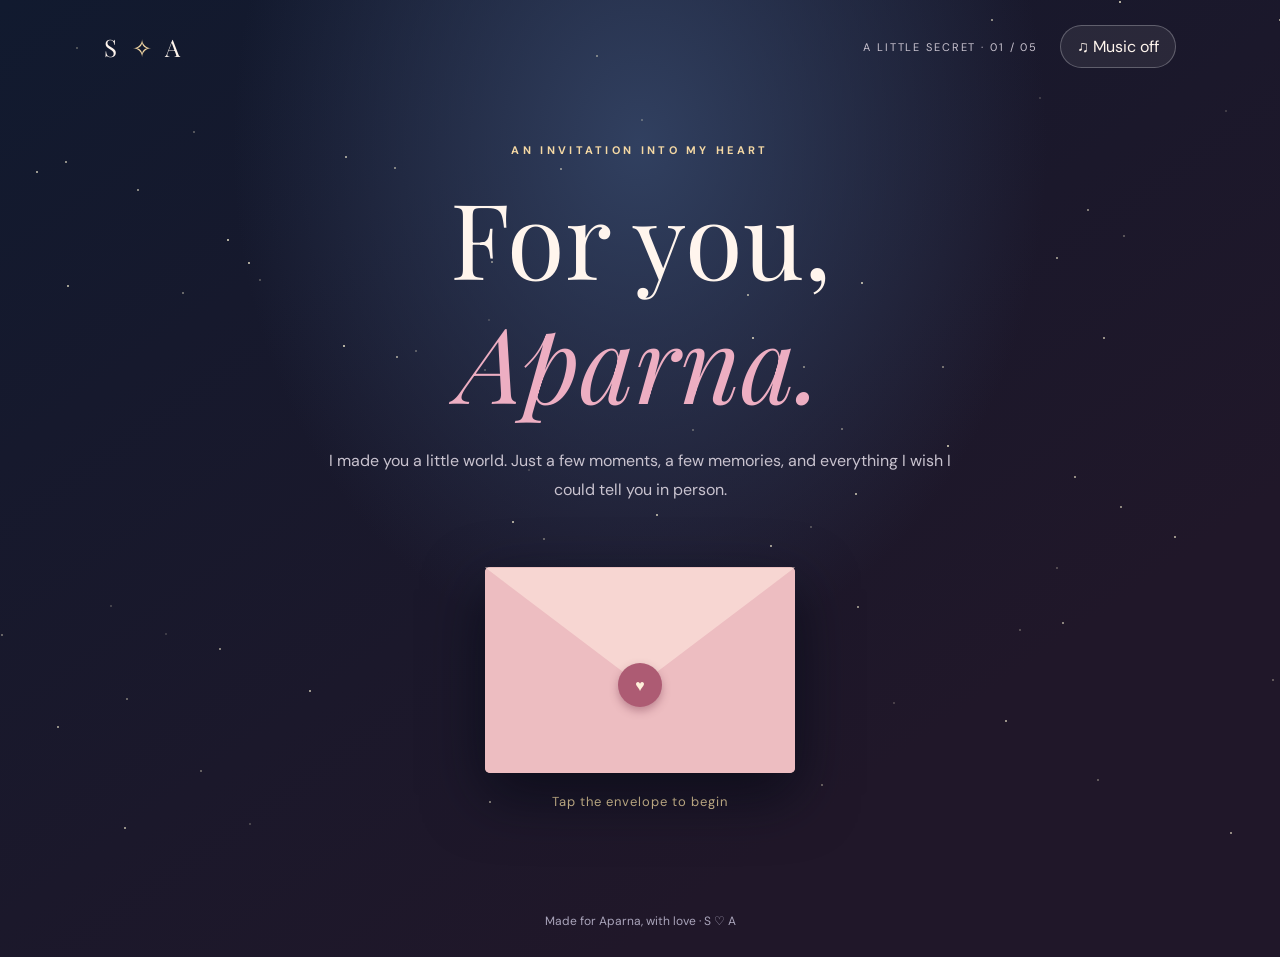
==== index.html @ 750e7bc2 "Add files via upload" ====
<!doctype html><html lang="en"><head><meta charset="utf-8"><meta name="viewport" content="width=device-width,initial-scale=1"><meta name="theme-color" content="#121b30"><title>For Aparna, Always ✨</title><link rel="preconnect" href="https://fonts.googleapis.com"><link rel="preconnect" href="https://fonts.gstatic.com" crossorigin><link href="https://fonts.googleapis.com/css2?family=DM+Sans:wght@400;500;600;700&family=Great+Vibes&family=Playfair+Display:ital,wght@0,400;0,600;1,400&display=swap" rel="stylesheet"><link rel="stylesheet" href="style.css"></head><body><div class="sky" id="sky" aria-hidden="true"></div><header><div class="mark">S <span>✧</span> A</div><div id="progress">A little secret · 01 / 05</div><button id="sound" aria-label="Turn music on" aria-pressed="false">♫ <span>Music off</span></button></header><main>
<section class="scene active" id="hello"><div class="intro"><p class="overline">AN INVITATION INTO MY HEART</p><h1>For you, <em>Aparna.</em></h1><p class="lead">I made you a little world. Just a few moments, a few memories, and everything I wish I could tell you in person.</p><div class="envelope" id="envelope" role="button" tabindex="0" aria-label="Open the letter"><div class="env-back"></div><div class="env-note">To the one who feels like home ♡</div><div class="env-flap"></div><div class="env-front"></div><div class="seal">♥</div></div><p class="tap">Tap the envelope to begin</p></div></section>
<section class="scene" id="stars"><div class="section-head"><p class="overline">01 · THE LITTLE THINGS</p><h2>If I could name the stars, <em>I'd name them after you.</em></h2><p>Touch each star to discover five things I love about you.</p></div><div class="constellation" id="constellation"><svg viewBox="0 0 800 440" preserveAspectRatio="none" aria-hidden="true"><path d="M105 260 L245 95 L402 290 L580 135 L690 325"/></svg></div><div class="star-message" id="star-message" aria-live="polite">Five little stars are waiting for you ✨</div><button class="cta locked" id="stars-next" disabled>Discover our memories →</button></section>
<section class="scene" id="memories"><div class="section-head"><p class="overline">02 · OUR MOMENTS</p><h2>My favourite memories have <em>you in them.</em></h2><p>Swipe or tap through these little pieces of our story.</p></div><div class="polaroid-wrap"><button class="arrow" id="prev" aria-label="Previous photo">‹</button><div class="polaroid" id="polaroid"><img id="memory-image" src="assets/our-first-photo.jpeg" alt="A memory together"><div id="memory-caption">The beginning of so many beautiful memories ♡</div></div><button class="arrow" id="next" aria-label="Next photo">›</button></div><div class="dots" id="dots"></div><button class="cta" data-go="letter">There is something I need to say →</button></section>
<section class="scene" id="letter"><div class="section-head"><p class="overline">03 · A LETTER FOR YOU</p><h2>Dear <em>Aparna,</em></h2></div><article class="paper"><p>Some days I miss you in the loudest way. Other days, it is in the little quiet moments: when I see something beautiful and wish you were beside me, or when I find myself smiling at a memory of us.</p><p>Since 7 August 2026, our story has felt even more precious to me. I cannot tell you that every day ahead will be perfect. I can tell you that I want to keep showing up, listening, learning, and choosing you with care.</p><p>You are more than someone I love. You are the person I want to share the ordinary days with, because with you, even ordinary feels special.</p><p>If I could give you one thing today, it would be the feeling of being held close, even from far away.</p><div class="sign">All my love,<br><strong>Sonu ♡</strong></div></article><button class="cta" data-go="promise">One last surprise for you →</button></section>
<section class="scene" id="promise"><div class="section-head"><p class="overline">04 · MY PROMISE</p><h2>One heart. <em>One wish.</em></h2><p>Press and hold the heart until it fills with love.</p></div><div class="heart-area"><button id="heart" aria-label="Press and hold to reveal my promise"><span class="heart-shape">♥</span><span class="heart-fill">♥</span></button><div class="meter"><span id="meter-fill"></span></div><p id="heart-hint">Hold me close ♡</p></div><div class="final" id="final" hidden><div class="final-photo"><img src="assets/our-memory.jpeg" alt="Sonu and Aparna together"></div><h2>My favourite future <em>is with you.</em></h2><p>I want more sunsets, more silly conversations, more days with your hand in mine, and more reasons to see you smile. Wherever life takes us, I want to keep building our little world together.</p><strong>Forever yours, Sonu ❤️</strong><div><button class="text-button" id="again">Experience it again ↺</button></div></div></section>
</main><footer>Made for Aparna, with love · S ♡ A</footer><script src="script.js"></script></body></html>
---- style.css ----
:root{--bg:#111a2f;--text:#fff5ed;--muted:#c9c3cf;--gold:#f4d8a4;--pink:#edaec2}*{box-sizing:border-box}body{margin:0;background:radial-gradient(ellipse at 50% 15%,#314060 0%,transparent 45%),linear-gradient(145deg,#111a2f,#201729 75%);color:var(--text);font-family:'DM Sans',sans-serif;min-height:100vh;overflow-x:hidden}button{font:inherit;cursor:pointer}button:focus-visible,.envelope:focus-visible{outline:2px solid var(--gold);outline-offset:5px}img{max-width:100%;display:block}.sky{position:fixed;inset:0;pointer-events:none;overflow:hidden;z-index:0}.sparkle{position:absolute;width:2px;height:2px;border-radius:50%;background:#fff7d7;animation:twinkle 3s ease-in-out infinite}@keyframes twinkle{50%{opacity:.12;transform:scale(.35)}}header{position:relative;z-index:3;max-width:1200px;margin:auto;padding:25px 5%;display:flex;align-items:center;gap:22px}.mark{font-family:'Playfair Display',serif;font-size:24px;letter-spacing:.18em}.mark span{color:var(--gold)}#progress{margin-left:auto;font-size:11px;text-transform:uppercase;letter-spacing:.17em;color:var(--muted)}#sound{border:1px solid #ffffff42;background:#ffffff12;color:var(--text);padding:10px 16px;border-radius:30px}main{position:relative;z-index:1;max-width:1100px;margin:auto;padding:0 5%}.scene{display:none;min-height:calc(100vh - 135px);padding:50px 0 90px;animation:appear .7s ease both}.scene.active{display:flex;flex-direction:column;align-items:center;justify-content:center}@keyframes appear{from{opacity:0;transform:translateY(22px)}to{opacity:1;transform:translateY(0)}}.intro,.section-head{text-align:center}.intro{max-width:700px}.overline{font-size:11px;font-weight:700;letter-spacing:.3em;color:var(--gold);margin:0 0 18px}h1,h2{font-family:'Playfair Display',serif;font-weight:400;line-height:1.18;margin:0}h1{font-size:clamp(56px,9vw,105px)}h2{font-size:clamp(39px,5.5vw,67px)}em{font-weight:400;color:var(--pink)}.lead,.section-head>p:last-child{font-size:16px;color:var(--muted);line-height:1.8;max-width:650px;margin:24px auto}.envelope{position:relative;width:min(70vw,310px);height:206px;margin:63px auto 20px;filter:drop-shadow(0 22px 30px #020712a0);transition:transform .3s;cursor:pointer;perspective:700px}.envelope:hover{transform:translateY(-8px) rotate(-2deg)}.env-back{position:absolute;inset:0;background:#d9a8ac;border-radius:5px}.env-note{position:absolute;z-index:1;top:27px;left:14%;width:72%;height:145px;background:#fff8ec;color:#6f4652;font-family:'Great Vibes',cursive;font-size:27px;display:grid;place-items:center;padding:15px;transition:transform .6s}.env-front{position:absolute;z-index:3;inset:0;background:#edbdc1;clip-path:polygon(0 0,50% 55%,100% 0,100% 100%,0 100%);border-radius:5px}.env-flap{position:absolute;z-index:4;inset:0;background:#f7d6d2;clip-path:polygon(0 0,100% 0,50% 57%);transform-origin:top;transition:transform .65s;backface-visibility:hidden}.seal{position:absolute;z-index:5;left:calc(50% - 22px);top:96px;width:44px;height:44px;border-radius:50%;display:grid;place-items:center;background:#ad5b73;color:#fff1db;box-shadow:0 4px 8px #85445b77;transition:opacity .3s}.envelope.open .env-flap{transform:rotateX(180deg);z-index:0}.envelope.open .env-note{transform:translateY(-92px)}.envelope.open .seal{opacity:0}.tap{font-size:13px;color:var(--gold);letter-spacing:.08em}.constellation{width:min(100%,800px);height:440px;position:relative;margin:25px auto 5px}.constellation svg{position:absolute;inset:0;width:100%;height:100%;overflow:visible}.constellation path{fill:none;stroke:#f2d8ad91;stroke-width:1.5;stroke-dasharray:5 9}.star{position:absolute;left:var(--x);top:var(--y);transform:translate(-50%,-50%);border:0;color:#fff5d6;background:none;font-size:50px;text-shadow:0 0 18px #ffe3a0,0 0 45px #fff6c4;animation:pulse 2.5s ease-in-out infinite;transition:color .3s}.star:hover{color:var(--pink)}.star.visited{color:var(--pink);text-shadow:0 0 25px #ed9eb8}.star:focus-visible{outline:2px solid var(--gold);border-radius:50%}@keyframes pulse{50%{filter:brightness(1.6);transform:translate(-50%,-50%) scale(1.17)}}.star-message{text-align:center;min-height:88px;max-width:580px;padding:18px 28px;font-family:'Playfair Display',serif;font-size:24px;line-height:1.4;color:var(--gold);background:#ffffff0d;border:1px solid #ffffff20;border-radius:18px}.cta{display:block;background:linear-gradient(110deg,#f8dfb6,#ecaebd);color:#382438;border:0;border-radius:40px;padding:17px 27px;font-weight:700;margin:34px auto 0;box-shadow:0 12px 35px #05081488;transition:transform .25s}.cta:hover{transform:translateY(-4px)}.cta:disabled{opacity:.35;cursor:not-allowed;transform:none}.polaroid-wrap{display:flex;align-items:center;gap:30px;margin:35px 0 15px}.polaroid{background:#fff8ed;color:#40323a;padding:14px 14px 22px;width:min(70vw,380px);box-shadow:0 22px 48px #0009;transform:rotate(-2deg);transition:transform .35s}.polaroid.swap{transform:rotate(2deg) scale(.96);opacity:.5}.polaroid img{width:100%;height:350px;object-fit:cover;background:#ddd}.polaroid div{text-align:center;font-family:'Great Vibes',cursive;font-size:27px;margin-top:18px}.arrow{background:#ffffff14;border:1px solid #ffffff44;color:var(--text);border-radius:50%;width:50px;height:50px;font-size:32px;line-height:1}.dots{display:flex;gap:8px}.dots button{background:#ffffff55;border:0;border-radius:50%;width:9px;height:9px;padding:0}.dots button.current{background:var(--gold);width:24px;border-radius:10px}.paper{width:min(100%,680px);background:#f6ebdb;color:#553c47;margin:35px auto 0;padding:clamp(25px,6vw,65px);box-shadow:0 20px 45px #0307149c;transform:rotate(-1deg);font-family:'Playfair Display',serif;font-size:19px;line-height:1.85;position:relative}.paper:before{content:'♥';position:absolute;top:18px;right:25px;color:#be7787}.paper p{margin:0 0 20px}.sign{font-family:'Great Vibes',cursive;text-align:right;font-size:28px;color:#a25672}.sign strong{font-weight:400;font-size:39px}.heart-area{text-align:center;margin:35px auto 10px;touch-action:none;user-select:none}#heart{width:205px;height:190px;background:none;border:0;position:relative;color:#8b526b;filter:drop-shadow(0 15px 28px #f0779670)}.heart-shape,.heart-fill{font-size:195px;line-height:1;position:absolute;inset:0}.heart-fill{color:#ec8eaa;clip-path:inset(calc(100% - var(--fill,0%)) 0 0 0);transition:clip-path .08s}#heart:active{transform:scale(1.06)}.meter{width:230px;height:6px;background:#ffffff2a;border-radius:8px;margin:10px auto}.meter span{display:block;width:0;height:100%;border-radius:8px;background:var(--pink)}#heart-hint{color:var(--gold)}.final{text-align:center;max-width:650px;animation:appear 1s ease both}.final-photo{width:min(65vw,320px);height:380px;margin:30px auto;transform:rotate(3deg);border:10px solid #f7eee4;box-shadow:0 20px 50px #0009}.final-photo img{width:100%;height:100%;object-fit:cover}.final p{color:var(--muted);line-height:1.8}.final strong{color:var(--gold);font-family:'Playfair Display',serif;font-size:23px}.text-button{color:var(--pink);background:none;border:0;text-decoration:underline;margin:28px 0}footer{text-align:center;position:relative;color:#aaa5bb;font-size:12px;padding:0 20px 28px}.burst{position:fixed;z-index:9;pointer-events:none;animation:fly 1.5s ease-out forwards;font-size:22px}@keyframes fly{to{transform:translate(var(--dx),var(--dy)) rotate(200deg);opacity:0}}@media(max-width:600px){header{padding:18px 5%}.mark{font-size:18px}#progress{font-size:9px;letter-spacing:.05em}#sound{padding:8px 11px}#sound span{display:none}.scene{padding:35px 0 70px}.constellation{height:350px}.constellation svg{height:350px}.star{font-size:42px}.star-message{font-size:20px}.polaroid-wrap{gap:7px}.polaroid{width:min(69vw,330px);padding:9px 9px 15px}.polaroid img{height:280px}.polaroid div{font-size:22px}.arrow{width:33px;height:33px;font-size:23px;flex:none}.paper{font-size:17px}}@media(prefers-reduced-motion:reduce){*,*:before,*:after{animation-duration:.01ms!important;transition-duration:.01ms!important;scroll-behavior:auto!important}}
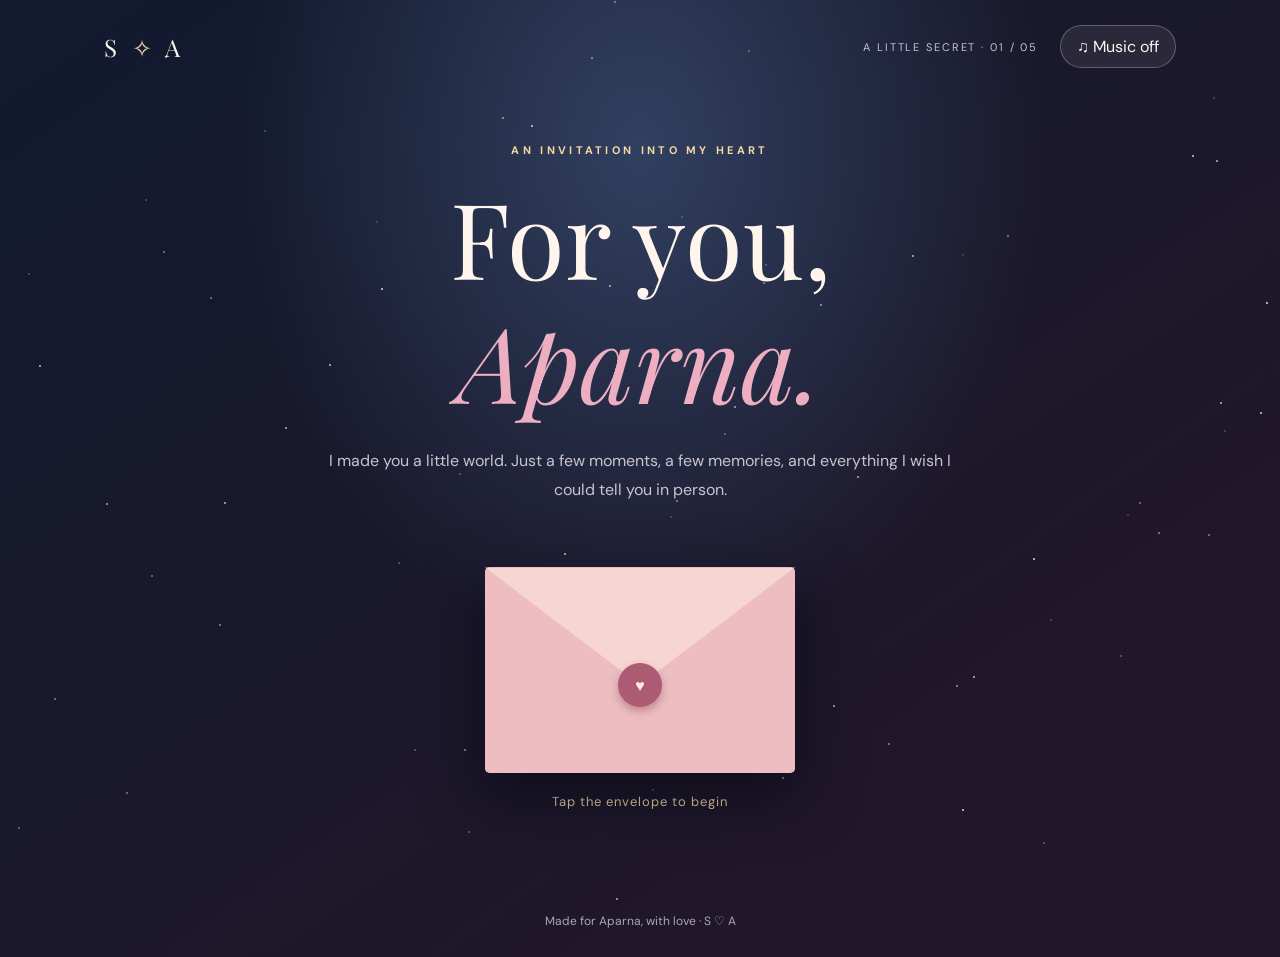
==== commit b63cca38: "Add files via upload" ====
--- a/index.html
+++ b/index.html
@@ -1,7 +1,7 @@
 <!doctype html><html lang="en"><head><meta charset="utf-8"><meta name="viewport" content="width=device-width,initial-scale=1"><meta name="theme-color" content="#121b30"><title>For Aparna, Always ✨</title><link rel="preconnect" href="https://fonts.googleapis.com"><link rel="preconnect" href="https://fonts.gstatic.com" crossorigin><link href="https://fonts.googleapis.com/css2?family=DM+Sans:wght@400;500;600;700&family=Great+Vibes&family=Playfair+Display:ital,wght@0,400;0,600;1,400&display=swap" rel="stylesheet"><link rel="stylesheet" href="style.css"></head><body><div class="sky" id="sky" aria-hidden="true"></div><header><div class="mark">S <span>✧</span> A</div><div id="progress">A little secret · 01 / 05</div><button id="sound" aria-label="Turn music on" aria-pressed="false">♫ <span>Music off</span></button></header><main>
 <section class="scene active" id="hello"><div class="intro"><p class="overline">AN INVITATION INTO MY HEART</p><h1>For you, <em>Aparna.</em></h1><p class="lead">I made you a little world. Just a few moments, a few memories, and everything I wish I could tell you in person.</p><div class="envelope" id="envelope" role="button" tabindex="0" aria-label="Open the letter"><div class="env-back"></div><div class="env-note">To the one who feels like home ♡</div><div class="env-flap"></div><div class="env-front"></div><div class="seal">♥</div></div><p class="tap">Tap the envelope to begin</p></div></section>
 <section class="scene" id="stars"><div class="section-head"><p class="overline">01 · THE LITTLE THINGS</p><h2>If I could name the stars, <em>I'd name them after you.</em></h2><p>Touch each star to discover five things I love about you.</p></div><div class="constellation" id="constellation"><svg viewBox="0 0 800 440" preserveAspectRatio="none" aria-hidden="true"><path d="M105 260 L245 95 L402 290 L580 135 L690 325"/></svg></div><div class="star-message" id="star-message" aria-live="polite">Five little stars are waiting for you ✨</div><button class="cta locked" id="stars-next" disabled>Discover our memories →</button></section>
-<section class="scene" id="memories"><div class="section-head"><p class="overline">02 · OUR MOMENTS</p><h2>My favourite memories have <em>you in them.</em></h2><p>Swipe or tap through these little pieces of our story.</p></div><div class="polaroid-wrap"><button class="arrow" id="prev" aria-label="Previous photo">‹</button><div class="polaroid" id="polaroid"><img id="memory-image" src="assets/our-first-photo.jpeg" alt="A memory together"><div id="memory-caption">The beginning of so many beautiful memories ♡</div></div><button class="arrow" id="next" aria-label="Next photo">›</button></div><div class="dots" id="dots"></div><button class="cta" data-go="letter">There is something I need to say →</button></section>
-<section class="scene" id="letter"><div class="section-head"><p class="overline">03 · A LETTER FOR YOU</p><h2>Dear <em>Aparna,</em></h2></div><article class="paper"><p>Some days I miss you in the loudest way. Other days, it is in the little quiet moments: when I see something beautiful and wish you were beside me, or when I find myself smiling at a memory of us.</p><p>Since 7 August 2026, our story has felt even more precious to me. I cannot tell you that every day ahead will be perfect. I can tell you that I want to keep showing up, listening, learning, and choosing you with care.</p><p>You are more than someone I love. You are the person I want to share the ordinary days with, because with you, even ordinary feels special.</p><p>If I could give you one thing today, it would be the feeling of being held close, even from far away.</p><div class="sign">All my love,<br><strong>Sonu ♡</strong></div></article><button class="cta" data-go="promise">One last surprise for you →</button></section>
-<section class="scene" id="promise"><div class="section-head"><p class="overline">04 · MY PROMISE</p><h2>One heart. <em>One wish.</em></h2><p>Press and hold the heart until it fills with love.</p></div><div class="heart-area"><button id="heart" aria-label="Press and hold to reveal my promise"><span class="heart-shape">♥</span><span class="heart-fill">♥</span></button><div class="meter"><span id="meter-fill"></span></div><p id="heart-hint">Hold me close ♡</p></div><div class="final" id="final" hidden><div class="final-photo"><img src="assets/our-memory.jpeg" alt="Sonu and Aparna together"></div><h2>My favourite future <em>is with you.</em></h2><p>I want more sunsets, more silly conversations, more days with your hand in mine, and more reasons to see you smile. Wherever life takes us, I want to keep building our little world together.</p><strong>Forever yours, Sonu ❤️</strong><div><button class="text-button" id="again">Experience it again ↺</button></div></div></section>
-</main><footer>Made for Aparna, with love · S ♡ A</footer><script src="script.js"></script></body></html>
+<section class="scene" id="memories"><div class="section-head"><p class="overline">02 · OUR MOMENTS</p><h2>My favourite memories have <em>you in them.</em></h2><p>Swipe or tap through these little pieces of our story.</p></div><div class="polaroid-wrap"><button class="arrow" id="prev" aria-label="Previous photo">‹</button><div class="polaroid" id="polaroid"><img id="memory-image" src="assets/our-first-photo.jpeg" alt="A memory together"><div id="memory-caption">The beginning of so many beautiful memories ♡</div></div><button class="arrow" id="next" aria-label="Next photo">›</button></div><div class="dots" id="dots"></div><button class="cta" data-go="shayari">A few words in Hindi, just for you →</button></section>
+<section class="scene" id="shayari"><div class="section-head"><p class="overline">03 · DIL SE LIKHI KUCH BAATEIN</p><h2>कुछ अल्फ़ाज़, <em>सिर्फ़ तुम्हारे लिए।</em></h2><p>Open all three little notes. Each one carries a piece of my heart.</p></div><div class="shayari-grid" id="shayari-grid"><button class="verse-card" data-verse="0"><span class="verse-icon">✉</span><span>पहली चिट्ठी</span><small>Tap to unfold</small></button><button class="verse-card" data-verse="1"><span class="verse-icon">☾</span><span>चाँद की बात</span><small>Tap to unfold</small></button><button class="verse-card" data-verse="2"><span class="verse-icon">♥</span><span>दिल की बात</span><small>Tap to unfold</small></button></div><div class="verse-reveal" id="verse-reveal" aria-live="polite"><p>इन ख़तों में तुम्हारे नाम का प्यार छुपा है… ♡</p></div><button class="cta" id="verses-next" disabled>Open all three notes to continue →</button></section><section class="scene" id="letter"><div class="section-head"><p class="overline">04 · A LETTER FOR YOU</p><h2>Dear <em>Aparna,</em></h2></div><article class="paper"><p>Some days I miss you in the loudest way. Other days, it is in the little quiet moments: when I see something beautiful and wish you were beside me, or when I find myself smiling at a memory of us.</p><p>Since 7 August 2026, our story has felt even more precious to me. I cannot tell you that every day ahead will be perfect. I can tell you that I want to keep showing up, listening, learning, and choosing you with care.</p><p>You are more than someone I love. You are the person I want to share the ordinary days with, because with you, even ordinary feels special.</p><p>If I could give you one thing today, it would be the feeling of being held close, even from far away.</p><div class="sign">All my love,<br><strong>Sonu ♡</strong></div></article><button class="cta" data-go="wishes">See the little future I dream of →</button></section>
+<section class="scene" id="wishes"><div class="section-head"><p class="overline">05 · A LITTLE TIME CAPSULE</p><h2>Three wishes for <em>our tomorrow.</em></h2><p>Pick a little window into the moments I hope we share.</p></div><div class="wish-grid"><button class="wish" data-wish="0"><span>01</span><strong>A quiet morning</strong><small>Open this wish ✨</small></button><button class="wish" data-wish="1"><span>02</span><strong>A little adventure</strong><small>Open this wish ✨</small></button><button class="wish" data-wish="2"><span>03</span><strong>Growing together</strong><small>Open this wish ✨</small></button></div><div class="wish-reveal" id="wish-reveal" aria-live="polite">Our future is made of little moments ♡</div><button class="cta" data-go="promise">The final promise →</button></section><section class="scene" id="promise"><div class="section-head"><p class="overline">06 · MY PROMISE</p><h2>One heart. <em>One wish.</em></h2><p>Press and hold the heart until it fills with love.</p></div><div class="heart-area"><button id="heart" aria-label="Press and hold to reveal my promise"><span class="heart-shape">♥</span><span class="heart-fill">♥</span></button><div class="meter"><span id="meter-fill"></span></div><p id="heart-hint">Hold me close ♡</p></div><div class="final" id="final" hidden><div class="final-photo"><img src="assets/our-memory.jpeg" alt="Sonu and Aparna together"></div><h2>My favourite future <em>is with you.</em></h2><p>I want more sunsets, more silly conversations, more days with your hand in mine, and more reasons to see you smile. Wherever life takes us, I want to keep building our little world together.</p><strong>Forever yours, Sonu ❤️</strong><div><button class="cta" id="secret">One tiny secret is still waiting ✨</button></div><div><button class="text-button" id="again">Experience it again ↺</button></div></div></section>
+</main><dialog id="secret-dialog"><button id="secret-close" class="dialog-close" aria-label="Close">×</button><div class="secret-content"><p class="overline">THE LAST LITTLE SECRET</p><div class="secret-heart">♥</div><h2>जब भी तुम्हें मेरी याद आए…</h2><p>आँखें बंद करना और मुस्कुरा देना,<br>क्योंकि कहीं न कहीं मैं भी तुम्हें याद करके मुस्कुरा रहा होऊँगा।</p><span>My heart is always a little closer to you than the distance suggests. ♡</span><strong>— तुम्हारा सोनू</strong></div></dialog><footer>Made for Aparna, with love · S ♡ A</footer><script src="script.js"></script></body></html>
--- a/style.css
+++ b/style.css
@@ -1 +1,3 @@
 :root{--bg:#111a2f;--text:#fff5ed;--muted:#c9c3cf;--gold:#f4d8a4;--pink:#edaec2}*{box-sizing:border-box}body{margin:0;background:radial-gradient(ellipse at 50% 15%,#314060 0%,transparent 45%),linear-gradient(145deg,#111a2f,#201729 75%);color:var(--text);font-family:'DM Sans',sans-serif;min-height:100vh;overflow-x:hidden}button{font:inherit;cursor:pointer}button:focus-visible,.envelope:focus-visible{outline:2px solid var(--gold);outline-offset:5px}img{max-width:100%;display:block}.sky{position:fixed;inset:0;pointer-events:none;overflow:hidden;z-index:0}.sparkle{position:absolute;width:2px;height:2px;border-radius:50%;background:#fff7d7;animation:twinkle 3s ease-in-out infinite}@keyframes twinkle{50%{opacity:.12;transform:scale(.35)}}header{position:relative;z-index:3;max-width:1200px;margin:auto;padding:25px 5%;display:flex;align-items:center;gap:22px}.mark{font-family:'Playfair Display',serif;font-size:24px;letter-spacing:.18em}.mark span{color:var(--gold)}#progress{margin-left:auto;font-size:11px;text-transform:uppercase;letter-spacing:.17em;color:var(--muted)}#sound{border:1px solid #ffffff42;background:#ffffff12;color:var(--text);padding:10px 16px;border-radius:30px}main{position:relative;z-index:1;max-width:1100px;margin:auto;padding:0 5%}.scene{display:none;min-height:calc(100vh - 135px);padding:50px 0 90px;animation:appear .7s ease both}.scene.active{display:flex;flex-direction:column;align-items:center;justify-content:center}@keyframes appear{from{opacity:0;transform:translateY(22px)}to{opacity:1;transform:translateY(0)}}.intro,.section-head{text-align:center}.intro{max-width:700px}.overline{font-size:11px;font-weight:700;letter-spacing:.3em;color:var(--gold);margin:0 0 18px}h1,h2{font-family:'Playfair Display',serif;font-weight:400;line-height:1.18;margin:0}h1{font-size:clamp(56px,9vw,105px)}h2{font-size:clamp(39px,5.5vw,67px)}em{font-weight:400;color:var(--pink)}.lead,.section-head>p:last-child{font-size:16px;color:var(--muted);line-height:1.8;max-width:650px;margin:24px auto}.envelope{position:relative;width:min(70vw,310px);height:206px;margin:63px auto 20px;filter:drop-shadow(0 22px 30px #020712a0);transition:transform .3s;cursor:pointer;perspective:700px}.envelope:hover{transform:translateY(-8px) rotate(-2deg)}.env-back{position:absolute;inset:0;background:#d9a8ac;border-radius:5px}.env-note{position:absolute;z-index:1;top:27px;left:14%;width:72%;height:145px;background:#fff8ec;color:#6f4652;font-family:'Great Vibes',cursive;font-size:27px;display:grid;place-items:center;padding:15px;transition:transform .6s}.env-front{position:absolute;z-index:3;inset:0;background:#edbdc1;clip-path:polygon(0 0,50% 55%,100% 0,100% 100%,0 100%);border-radius:5px}.env-flap{position:absolute;z-index:4;inset:0;background:#f7d6d2;clip-path:polygon(0 0,100% 0,50% 57%);transform-origin:top;transition:transform .65s;backface-visibility:hidden}.seal{position:absolute;z-index:5;left:calc(50% - 22px);top:96px;width:44px;height:44px;border-radius:50%;display:grid;place-items:center;background:#ad5b73;color:#fff1db;box-shadow:0 4px 8px #85445b77;transition:opacity .3s}.envelope.open .env-flap{transform:rotateX(180deg);z-index:0}.envelope.open .env-note{transform:translateY(-92px)}.envelope.open .seal{opacity:0}.tap{font-size:13px;color:var(--gold);letter-spacing:.08em}.constellation{width:min(100%,800px);height:440px;position:relative;margin:25px auto 5px}.constellation svg{position:absolute;inset:0;width:100%;height:100%;overflow:visible}.constellation path{fill:none;stroke:#f2d8ad91;stroke-width:1.5;stroke-dasharray:5 9}.star{position:absolute;left:var(--x);top:var(--y);transform:translate(-50%,-50%);border:0;color:#fff5d6;background:none;font-size:50px;text-shadow:0 0 18px #ffe3a0,0 0 45px #fff6c4;animation:pulse 2.5s ease-in-out infinite;transition:color .3s}.star:hover{color:var(--pink)}.star.visited{color:var(--pink);text-shadow:0 0 25px #ed9eb8}.star:focus-visible{outline:2px solid var(--gold);border-radius:50%}@keyframes pulse{50%{filter:brightness(1.6);transform:translate(-50%,-50%) scale(1.17)}}.star-message{text-align:center;min-height:88px;max-width:580px;padding:18px 28px;font-family:'Playfair Display',serif;font-size:24px;line-height:1.4;color:var(--gold);background:#ffffff0d;border:1px solid #ffffff20;border-radius:18px}.cta{display:block;background:linear-gradient(110deg,#f8dfb6,#ecaebd);color:#382438;border:0;border-radius:40px;padding:17px 27px;font-weight:700;margin:34px auto 0;box-shadow:0 12px 35px #05081488;transition:transform .25s}.cta:hover{transform:translateY(-4px)}.cta:disabled{opacity:.35;cursor:not-allowed;transform:none}.polaroid-wrap{display:flex;align-items:center;gap:30px;margin:35px 0 15px}.polaroid{background:#fff8ed;color:#40323a;padding:14px 14px 22px;width:min(70vw,380px);box-shadow:0 22px 48px #0009;transform:rotate(-2deg);transition:transform .35s}.polaroid.swap{transform:rotate(2deg) scale(.96);opacity:.5}.polaroid img{width:100%;height:350px;object-fit:cover;background:#ddd}.polaroid div{text-align:center;font-family:'Great Vibes',cursive;font-size:27px;margin-top:18px}.arrow{background:#ffffff14;border:1px solid #ffffff44;color:var(--text);border-radius:50%;width:50px;height:50px;font-size:32px;line-height:1}.dots{display:flex;gap:8px}.dots button{background:#ffffff55;border:0;border-radius:50%;width:9px;height:9px;padding:0}.dots button.current{background:var(--gold);width:24px;border-radius:10px}.paper{width:min(100%,680px);background:#f6ebdb;color:#553c47;margin:35px auto 0;padding:clamp(25px,6vw,65px);box-shadow:0 20px 45px #0307149c;transform:rotate(-1deg);font-family:'Playfair Display',serif;font-size:19px;line-height:1.85;position:relative}.paper:before{content:'♥';position:absolute;top:18px;right:25px;color:#be7787}.paper p{margin:0 0 20px}.sign{font-family:'Great Vibes',cursive;text-align:right;font-size:28px;color:#a25672}.sign strong{font-weight:400;font-size:39px}.heart-area{text-align:center;margin:35px auto 10px;touch-action:none;user-select:none}#heart{width:205px;height:190px;background:none;border:0;position:relative;color:#8b526b;filter:drop-shadow(0 15px 28px #f0779670)}.heart-shape,.heart-fill{font-size:195px;line-height:1;position:absolute;inset:0}.heart-fill{color:#ec8eaa;clip-path:inset(calc(100% - var(--fill,0%)) 0 0 0);transition:clip-path .08s}#heart:active{transform:scale(1.06)}.meter{width:230px;height:6px;background:#ffffff2a;border-radius:8px;margin:10px auto}.meter span{display:block;width:0;height:100%;border-radius:8px;background:var(--pink)}#heart-hint{color:var(--gold)}.final{text-align:center;max-width:650px;animation:appear 1s ease both}.final-photo{width:min(65vw,320px);height:380px;margin:30px auto;transform:rotate(3deg);border:10px solid #f7eee4;box-shadow:0 20px 50px #0009}.final-photo img{width:100%;height:100%;object-fit:cover}.final p{color:var(--muted);line-height:1.8}.final strong{color:var(--gold);font-family:'Playfair Display',serif;font-size:23px}.text-button{color:var(--pink);background:none;border:0;text-decoration:underline;margin:28px 0}footer{text-align:center;position:relative;color:#aaa5bb;font-size:12px;padding:0 20px 28px}.burst{position:fixed;z-index:9;pointer-events:none;animation:fly 1.5s ease-out forwards;font-size:22px}@keyframes fly{to{transform:translate(var(--dx),var(--dy)) rotate(200deg);opacity:0}}@media(max-width:600px){header{padding:18px 5%}.mark{font-size:18px}#progress{font-size:9px;letter-spacing:.05em}#sound{padding:8px 11px}#sound span{display:none}.scene{padding:35px 0 70px}.constellation{height:350px}.constellation svg{height:350px}.star{font-size:42px}.star-message{font-size:20px}.polaroid-wrap{gap:7px}.polaroid{width:min(69vw,330px);padding:9px 9px 15px}.polaroid img{height:280px}.polaroid div{font-size:22px}.arrow{width:33px;height:33px;font-size:23px;flex:none}.paper{font-size:17px}}@media(prefers-reduced-motion:reduce){*,*:before,*:after{animation-duration:.01ms!important;transition-duration:.01ms!important;scroll-behavior:auto!important}}
+/* New chapters: folded poetry notes, future wishes, and a final hidden message. */
+.shayari-grid,.wish-grid{display:grid;grid-template-columns:repeat(3,1fr);gap:18px;width:100%;margin:38px auto 25px}.verse-card,.wish{position:relative;border:1px solid #f4d8a45c;color:var(--text);background:linear-gradient(150deg,#ffffff1d,#ffffff08);border-radius:17px;min-height:210px;display:flex;align-items:center;justify-content:center;flex-direction:column;gap:12px;box-shadow:0 15px 35px #07091460;transition:transform .3s,background .3s}.verse-card:hover,.wish:hover{transform:translateY(-8px) rotate(-1deg);background:#ffffff25}.verse-card.unfolded,.wish.chosen{background:linear-gradient(150deg,#7d4d67,#493951);border-color:var(--pink)}.verse-card>span:nth-child(2){font-family:'Playfair Display',serif;font-size:26px}.verse-icon{font-family:'Playfair Display',serif;font-size:55px;color:var(--gold)}.verse-card small,.wish small{color:var(--muted)}.verse-reveal,.wish-reveal{width:min(100%,720px);min-height:140px;text-align:center;border:1px solid #ffffff35;background:#ffffff0f;border-radius:20px;padding:22px 30px;font-family:'Playfair Display',serif;font-size:22px;line-height:1.8;box-shadow:0 15px 35px #05071450}.verse-reveal h3{font-weight:400;color:var(--gold);margin:0;font-size:23px}.verse-reveal p{margin:9px 0 0}.wish{min-height:190px}.wish span{font-family:'Great Vibes',cursive;color:var(--gold);font-size:45px}.wish strong{font-family:'Playfair Display',serif;font-weight:400;font-size:24px}.wish-reveal{min-height:100px;display:grid;place-items:center;color:var(--gold)}#verses-next:disabled{opacity:.38}#secret-dialog{border:1px solid #f4d8a488;background:radial-gradient(circle at 50% 25%,#56435d,#1d2237 70%);border-radius:25px;color:var(--text);width:min(92vw,580px);max-height:90vh;overflow:auto;text-align:center;box-shadow:0 30px 100px #000b;padding:45px 30px}#secret-dialog::backdrop{background:#090d1add;backdrop-filter:blur(9px)}.dialog-close{position:absolute;top:12px;right:16px;font-size:31px;background:none;border:0;color:var(--text)}.secret-heart{font-size:90px;color:var(--pink);animation:pulse 2s infinite}.secret-content h2{font-size:clamp(31px,5vw,47px)}.secret-content p:not(.overline){font-family:'Playfair Display',serif;font-size:22px;line-height:1.8;color:#fff1ea}.secret-content span{display:block;color:var(--muted);line-height:1.7;margin:22px 0}.secret-content strong{color:var(--gold);font-family:'Great Vibes',cursive;font-size:34px;font-weight:400}@media(max-width:650px){.shayari-grid,.wish-grid{grid-template-columns:1fr;gap:12px;margin:25px auto}.verse-card,.wish{min-height:100px;gap:3px}.verse-icon,.wish span{font-size:29px}.verse-card>span:nth-child(2),.wish strong{font-size:21px}.verse-reveal,.wish-reveal{font-size:19px;padding:18px;min-height:125px}}
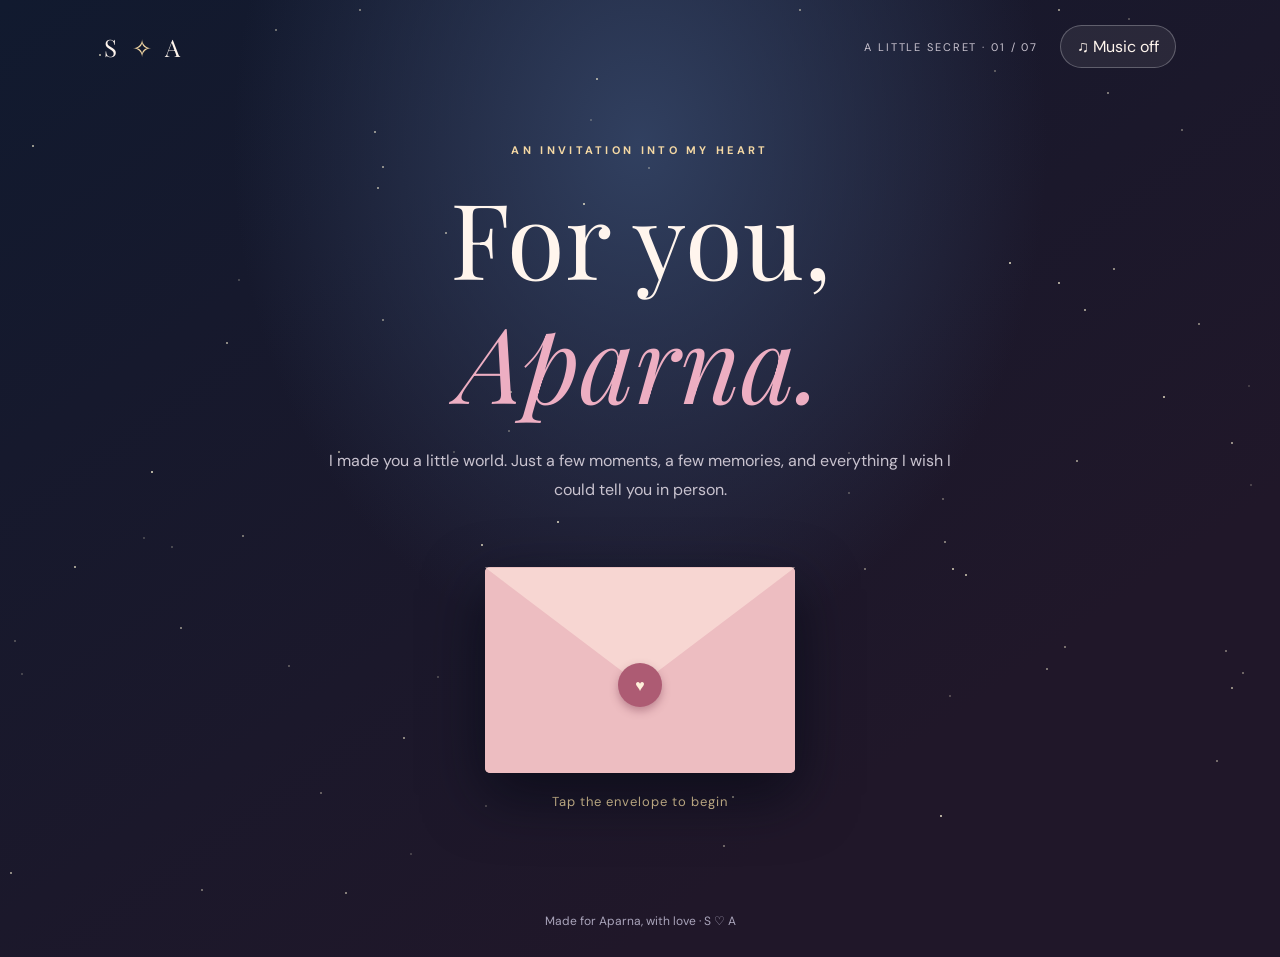
==== commit f31f6bec: "Add files via upload" ====
--- a/index.html
+++ b/index.html
@@ -1,7 +1,7 @@
-<!doctype html><html lang="en"><head><meta charset="utf-8"><meta name="viewport" content="width=device-width,initial-scale=1"><meta name="theme-color" content="#121b30"><title>For Aparna, Always ✨</title><link rel="preconnect" href="https://fonts.googleapis.com"><link rel="preconnect" href="https://fonts.gstatic.com" crossorigin><link href="https://fonts.googleapis.com/css2?family=DM+Sans:wght@400;500;600;700&family=Great+Vibes&family=Playfair+Display:ital,wght@0,400;0,600;1,400&display=swap" rel="stylesheet"><link rel="stylesheet" href="style.css"></head><body><div class="sky" id="sky" aria-hidden="true"></div><header><div class="mark">S <span>✧</span> A</div><div id="progress">A little secret · 01 / 05</div><button id="sound" aria-label="Turn music on" aria-pressed="false">♫ <span>Music off</span></button></header><main>
+<!doctype html><html lang="en"><head><meta charset="utf-8"><meta name="viewport" content="width=device-width,initial-scale=1"><meta name="theme-color" content="#121b30"><title>For Aparna, Always ✨</title><link rel="preconnect" href="https://fonts.googleapis.com"><link rel="preconnect" href="https://fonts.gstatic.com" crossorigin><link href="https://fonts.googleapis.com/css2?family=DM+Sans:wght@400;500;600;700&family=Great+Vibes&family=Playfair+Display:ital,wght@0,400;0,600;1,400&display=swap" rel="stylesheet"><link rel="stylesheet" href="style.css"></head><body><div class="sky" id="sky" aria-hidden="true"></div><header><div class="mark">S <span>✧</span> A</div><div id="progress">A little secret · 01 / 07</div><button id="sound" aria-label="Turn music on" aria-pressed="false">♫ <span>Music off</span></button></header><main>
 <section class="scene active" id="hello"><div class="intro"><p class="overline">AN INVITATION INTO MY HEART</p><h1>For you, <em>Aparna.</em></h1><p class="lead">I made you a little world. Just a few moments, a few memories, and everything I wish I could tell you in person.</p><div class="envelope" id="envelope" role="button" tabindex="0" aria-label="Open the letter"><div class="env-back"></div><div class="env-note">To the one who feels like home ♡</div><div class="env-flap"></div><div class="env-front"></div><div class="seal">♥</div></div><p class="tap">Tap the envelope to begin</p></div></section>
 <section class="scene" id="stars"><div class="section-head"><p class="overline">01 · THE LITTLE THINGS</p><h2>If I could name the stars, <em>I'd name them after you.</em></h2><p>Touch each star to discover five things I love about you.</p></div><div class="constellation" id="constellation"><svg viewBox="0 0 800 440" preserveAspectRatio="none" aria-hidden="true"><path d="M105 260 L245 95 L402 290 L580 135 L690 325"/></svg></div><div class="star-message" id="star-message" aria-live="polite">Five little stars are waiting for you ✨</div><button class="cta locked" id="stars-next" disabled>Discover our memories →</button></section>
-<section class="scene" id="memories"><div class="section-head"><p class="overline">02 · OUR MOMENTS</p><h2>My favourite memories have <em>you in them.</em></h2><p>Swipe or tap through these little pieces of our story.</p></div><div class="polaroid-wrap"><button class="arrow" id="prev" aria-label="Previous photo">‹</button><div class="polaroid" id="polaroid"><img id="memory-image" src="assets/our-first-photo.jpeg" alt="A memory together"><div id="memory-caption">The beginning of so many beautiful memories ♡</div></div><button class="arrow" id="next" aria-label="Next photo">›</button></div><div class="dots" id="dots"></div><button class="cta" data-go="shayari">A few words in Hindi, just for you →</button></section>
-<section class="scene" id="shayari"><div class="section-head"><p class="overline">03 · DIL SE LIKHI KUCH BAATEIN</p><h2>कुछ अल्फ़ाज़, <em>सिर्फ़ तुम्हारे लिए।</em></h2><p>Open all three little notes. Each one carries a piece of my heart.</p></div><div class="shayari-grid" id="shayari-grid"><button class="verse-card" data-verse="0"><span class="verse-icon">✉</span><span>पहली चिट्ठी</span><small>Tap to unfold</small></button><button class="verse-card" data-verse="1"><span class="verse-icon">☾</span><span>चाँद की बात</span><small>Tap to unfold</small></button><button class="verse-card" data-verse="2"><span class="verse-icon">♥</span><span>दिल की बात</span><small>Tap to unfold</small></button></div><div class="verse-reveal" id="verse-reveal" aria-live="polite"><p>इन ख़तों में तुम्हारे नाम का प्यार छुपा है… ♡</p></div><button class="cta" id="verses-next" disabled>Open all three notes to continue →</button></section><section class="scene" id="letter"><div class="section-head"><p class="overline">04 · A LETTER FOR YOU</p><h2>Dear <em>Aparna,</em></h2></div><article class="paper"><p>Some days I miss you in the loudest way. Other days, it is in the little quiet moments: when I see something beautiful and wish you were beside me, or when I find myself smiling at a memory of us.</p><p>Since 7 August 2026, our story has felt even more precious to me. I cannot tell you that every day ahead will be perfect. I can tell you that I want to keep showing up, listening, learning, and choosing you with care.</p><p>You are more than someone I love. You are the person I want to share the ordinary days with, because with you, even ordinary feels special.</p><p>If I could give you one thing today, it would be the feeling of being held close, even from far away.</p><div class="sign">All my love,<br><strong>Sonu ♡</strong></div></article><button class="cta" data-go="wishes">See the little future I dream of →</button></section>
+<section class="scene" id="memories"><div class="section-head"><p class="overline">02 · OUR MOMENTS</p><h2>My favourite memories have <em>you in them.</em></h2><p>Swipe or tap through these little pieces of our story.</p></div><div class="polaroid-wrap"><button class="arrow" id="prev" aria-label="Previous photo">‹</button><div class="polaroid" id="polaroid"><img id="memory-image" src="assets/our-first-photo.jpeg" alt="A memory together"><div id="memory-caption">The beginning of so many beautiful memories ♡</div></div><button class="arrow" id="next" aria-label="Next photo">›</button></div><div class="dots" id="dots"></div><button class="cta" data-go="daydream">Imagine a little moment with me →</button></section>
+<section class="scene" id="daydream"><div class="section-head"><p class="overline">03 · CLOSE YOUR EYES FOR A MOMENT</p><h2>Imagine a day <em>with just us.</em></h2><p>Choose a moment. I wish I could step into it with you right now.</p></div><div class="daydream-choices"><button class="dream-choice" data-dream="0"><span>☀</span><strong>Morning together</strong><small>A slow beginning</small></button><button class="dream-choice" data-dream="1"><span>☂</span><strong>A rainy afternoon</strong><small>Our little shelter</small></button><button class="dream-choice" data-dream="2"><span>☾</span><strong>Under the stars</strong><small>One more minute</small></button></div><div class="dream-scene" id="dream-scene" aria-live="polite"><div class="dream-placeholder">Pick a moment and let your imagination take us there ✨</div></div><button class="cta" data-go="letter">A letter from my heart →</button></section><section class="scene" id="letter"><div class="section-head"><p class="overline">04 · A LETTER FOR YOU</p><h2>Dear <em>Aparna,</em></h2></div><article class="paper"><p>Some days I miss you in the loudest way. Other days, it is in the little quiet moments: when I see something beautiful and wish you were beside me, or when I find myself smiling at a memory of us.</p><p>Since 7 August 2026, our story has felt even more precious to me. I cannot tell you that every day ahead will be perfect. I can tell you that I want to keep showing up, listening, learning, and choosing you with care.</p><p>You are more than someone I love. You are the person I want to share the ordinary days with, because with you, even ordinary feels special.</p><p>If I could give you one thing today, it would be the feeling of being held close, even from far away.</p><div class="sign">All my love,<br><strong>Sonu ♡</strong></div></article><button class="cta" data-go="wishes">See the little future I dream of →</button></section>
 <section class="scene" id="wishes"><div class="section-head"><p class="overline">05 · A LITTLE TIME CAPSULE</p><h2>Three wishes for <em>our tomorrow.</em></h2><p>Pick a little window into the moments I hope we share.</p></div><div class="wish-grid"><button class="wish" data-wish="0"><span>01</span><strong>A quiet morning</strong><small>Open this wish ✨</small></button><button class="wish" data-wish="1"><span>02</span><strong>A little adventure</strong><small>Open this wish ✨</small></button><button class="wish" data-wish="2"><span>03</span><strong>Growing together</strong><small>Open this wish ✨</small></button></div><div class="wish-reveal" id="wish-reveal" aria-live="polite">Our future is made of little moments ♡</div><button class="cta" data-go="promise">The final promise →</button></section><section class="scene" id="promise"><div class="section-head"><p class="overline">06 · MY PROMISE</p><h2>One heart. <em>One wish.</em></h2><p>Press and hold the heart until it fills with love.</p></div><div class="heart-area"><button id="heart" aria-label="Press and hold to reveal my promise"><span class="heart-shape">♥</span><span class="heart-fill">♥</span></button><div class="meter"><span id="meter-fill"></span></div><p id="heart-hint">Hold me close ♡</p></div><div class="final" id="final" hidden><div class="final-photo"><img src="assets/our-memory.jpeg" alt="Sonu and Aparna together"></div><h2>My favourite future <em>is with you.</em></h2><p>I want more sunsets, more silly conversations, more days with your hand in mine, and more reasons to see you smile. Wherever life takes us, I want to keep building our little world together.</p><strong>Forever yours, Sonu ❤️</strong><div><button class="cta" id="secret">One tiny secret is still waiting ✨</button></div><div><button class="text-button" id="again">Experience it again ↺</button></div></div></section>
-</main><dialog id="secret-dialog"><button id="secret-close" class="dialog-close" aria-label="Close">×</button><div class="secret-content"><p class="overline">THE LAST LITTLE SECRET</p><div class="secret-heart">♥</div><h2>जब भी तुम्हें मेरी याद आए…</h2><p>आँखें बंद करना और मुस्कुरा देना,<br>क्योंकि कहीं न कहीं मैं भी तुम्हें याद करके मुस्कुरा रहा होऊँगा।</p><span>My heart is always a little closer to you than the distance suggests. ♡</span><strong>— तुम्हारा सोनू</strong></div></dialog><footer>Made for Aparna, with love · S ♡ A</footer><script src="script.js"></script></body></html>
+</main><dialog id="secret-dialog"><button id="secret-close" class="dialog-close" aria-label="Close">×</button><div class="secret-content"><p class="overline">A NOTE FOR THE DAYS YOU NEED IT</p><div class="secret-heart">♥</div><h2>If you ever forget how special you are…</h2><p>Come back to this little place. Look at your smile in these pictures. Remember that you are loved for the person you are, in every mood and every season.</p><span>I hope this gives you a smile on an ordinary day, Aparna. I am thinking of you, and I cannot wait to make more memories beside you. ♡</span><strong>— Sonu</strong></div></dialog><footer>Made for Aparna, with love · S ♡ A</footer><audio id="background-song" src="assets/our-song.mp3" preload="metadata" loop playsinline></audio><script src="script.js"></script></body></html>
--- a/style.css
+++ b/style.css
@@ -1,3 +1,5 @@
 :root{--bg:#111a2f;--text:#fff5ed;--muted:#c9c3cf;--gold:#f4d8a4;--pink:#edaec2}*{box-sizing:border-box}body{margin:0;background:radial-gradient(ellipse at 50% 15%,#314060 0%,transparent 45%),linear-gradient(145deg,#111a2f,#201729 75%);color:var(--text);font-family:'DM Sans',sans-serif;min-height:100vh;overflow-x:hidden}button{font:inherit;cursor:pointer}button:focus-visible,.envelope:focus-visible{outline:2px solid var(--gold);outline-offset:5px}img{max-width:100%;display:block}.sky{position:fixed;inset:0;pointer-events:none;overflow:hidden;z-index:0}.sparkle{position:absolute;width:2px;height:2px;border-radius:50%;background:#fff7d7;animation:twinkle 3s ease-in-out infinite}@keyframes twinkle{50%{opacity:.12;transform:scale(.35)}}header{position:relative;z-index:3;max-width:1200px;margin:auto;padding:25px 5%;display:flex;align-items:center;gap:22px}.mark{font-family:'Playfair Display',serif;font-size:24px;letter-spacing:.18em}.mark span{color:var(--gold)}#progress{margin-left:auto;font-size:11px;text-transform:uppercase;letter-spacing:.17em;color:var(--muted)}#sound{border:1px solid #ffffff42;background:#ffffff12;color:var(--text);padding:10px 16px;border-radius:30px}main{position:relative;z-index:1;max-width:1100px;margin:auto;padding:0 5%}.scene{display:none;min-height:calc(100vh - 135px);padding:50px 0 90px;animation:appear .7s ease both}.scene.active{display:flex;flex-direction:column;align-items:center;justify-content:center}@keyframes appear{from{opacity:0;transform:translateY(22px)}to{opacity:1;transform:translateY(0)}}.intro,.section-head{text-align:center}.intro{max-width:700px}.overline{font-size:11px;font-weight:700;letter-spacing:.3em;color:var(--gold);margin:0 0 18px}h1,h2{font-family:'Playfair Display',serif;font-weight:400;line-height:1.18;margin:0}h1{font-size:clamp(56px,9vw,105px)}h2{font-size:clamp(39px,5.5vw,67px)}em{font-weight:400;color:var(--pink)}.lead,.section-head>p:last-child{font-size:16px;color:var(--muted);line-height:1.8;max-width:650px;margin:24px auto}.envelope{position:relative;width:min(70vw,310px);height:206px;margin:63px auto 20px;filter:drop-shadow(0 22px 30px #020712a0);transition:transform .3s;cursor:pointer;perspective:700px}.envelope:hover{transform:translateY(-8px) rotate(-2deg)}.env-back{position:absolute;inset:0;background:#d9a8ac;border-radius:5px}.env-note{position:absolute;z-index:1;top:27px;left:14%;width:72%;height:145px;background:#fff8ec;color:#6f4652;font-family:'Great Vibes',cursive;font-size:27px;display:grid;place-items:center;padding:15px;transition:transform .6s}.env-front{position:absolute;z-index:3;inset:0;background:#edbdc1;clip-path:polygon(0 0,50% 55%,100% 0,100% 100%,0 100%);border-radius:5px}.env-flap{position:absolute;z-index:4;inset:0;background:#f7d6d2;clip-path:polygon(0 0,100% 0,50% 57%);transform-origin:top;transition:transform .65s;backface-visibility:hidden}.seal{position:absolute;z-index:5;left:calc(50% - 22px);top:96px;width:44px;height:44px;border-radius:50%;display:grid;place-items:center;background:#ad5b73;color:#fff1db;box-shadow:0 4px 8px #85445b77;transition:opacity .3s}.envelope.open .env-flap{transform:rotateX(180deg);z-index:0}.envelope.open .env-note{transform:translateY(-92px)}.envelope.open .seal{opacity:0}.tap{font-size:13px;color:var(--gold);letter-spacing:.08em}.constellation{width:min(100%,800px);height:440px;position:relative;margin:25px auto 5px}.constellation svg{position:absolute;inset:0;width:100%;height:100%;overflow:visible}.constellation path{fill:none;stroke:#f2d8ad91;stroke-width:1.5;stroke-dasharray:5 9}.star{position:absolute;left:var(--x);top:var(--y);transform:translate(-50%,-50%);border:0;color:#fff5d6;background:none;font-size:50px;text-shadow:0 0 18px #ffe3a0,0 0 45px #fff6c4;animation:pulse 2.5s ease-in-out infinite;transition:color .3s}.star:hover{color:var(--pink)}.star.visited{color:var(--pink);text-shadow:0 0 25px #ed9eb8}.star:focus-visible{outline:2px solid var(--gold);border-radius:50%}@keyframes pulse{50%{filter:brightness(1.6);transform:translate(-50%,-50%) scale(1.17)}}.star-message{text-align:center;min-height:88px;max-width:580px;padding:18px 28px;font-family:'Playfair Display',serif;font-size:24px;line-height:1.4;color:var(--gold);background:#ffffff0d;border:1px solid #ffffff20;border-radius:18px}.cta{display:block;background:linear-gradient(110deg,#f8dfb6,#ecaebd);color:#382438;border:0;border-radius:40px;padding:17px 27px;font-weight:700;margin:34px auto 0;box-shadow:0 12px 35px #05081488;transition:transform .25s}.cta:hover{transform:translateY(-4px)}.cta:disabled{opacity:.35;cursor:not-allowed;transform:none}.polaroid-wrap{display:flex;align-items:center;gap:30px;margin:35px 0 15px}.polaroid{background:#fff8ed;color:#40323a;padding:14px 14px 22px;width:min(70vw,380px);box-shadow:0 22px 48px #0009;transform:rotate(-2deg);transition:transform .35s}.polaroid.swap{transform:rotate(2deg) scale(.96);opacity:.5}.polaroid img{width:100%;height:350px;object-fit:cover;background:#ddd}.polaroid div{text-align:center;font-family:'Great Vibes',cursive;font-size:27px;margin-top:18px}.arrow{background:#ffffff14;border:1px solid #ffffff44;color:var(--text);border-radius:50%;width:50px;height:50px;font-size:32px;line-height:1}.dots{display:flex;gap:8px}.dots button{background:#ffffff55;border:0;border-radius:50%;width:9px;height:9px;padding:0}.dots button.current{background:var(--gold);width:24px;border-radius:10px}.paper{width:min(100%,680px);background:#f6ebdb;color:#553c47;margin:35px auto 0;padding:clamp(25px,6vw,65px);box-shadow:0 20px 45px #0307149c;transform:rotate(-1deg);font-family:'Playfair Display',serif;font-size:19px;line-height:1.85;position:relative}.paper:before{content:'♥';position:absolute;top:18px;right:25px;color:#be7787}.paper p{margin:0 0 20px}.sign{font-family:'Great Vibes',cursive;text-align:right;font-size:28px;color:#a25672}.sign strong{font-weight:400;font-size:39px}.heart-area{text-align:center;margin:35px auto 10px;touch-action:none;user-select:none}#heart{width:205px;height:190px;background:none;border:0;position:relative;color:#8b526b;filter:drop-shadow(0 15px 28px #f0779670)}.heart-shape,.heart-fill{font-size:195px;line-height:1;position:absolute;inset:0}.heart-fill{color:#ec8eaa;clip-path:inset(calc(100% - var(--fill,0%)) 0 0 0);transition:clip-path .08s}#heart:active{transform:scale(1.06)}.meter{width:230px;height:6px;background:#ffffff2a;border-radius:8px;margin:10px auto}.meter span{display:block;width:0;height:100%;border-radius:8px;background:var(--pink)}#heart-hint{color:var(--gold)}.final{text-align:center;max-width:650px;animation:appear 1s ease both}.final-photo{width:min(65vw,320px);height:380px;margin:30px auto;transform:rotate(3deg);border:10px solid #f7eee4;box-shadow:0 20px 50px #0009}.final-photo img{width:100%;height:100%;object-fit:cover}.final p{color:var(--muted);line-height:1.8}.final strong{color:var(--gold);font-family:'Playfair Display',serif;font-size:23px}.text-button{color:var(--pink);background:none;border:0;text-decoration:underline;margin:28px 0}footer{text-align:center;position:relative;color:#aaa5bb;font-size:12px;padding:0 20px 28px}.burst{position:fixed;z-index:9;pointer-events:none;animation:fly 1.5s ease-out forwards;font-size:22px}@keyframes fly{to{transform:translate(var(--dx),var(--dy)) rotate(200deg);opacity:0}}@media(max-width:600px){header{padding:18px 5%}.mark{font-size:18px}#progress{font-size:9px;letter-spacing:.05em}#sound{padding:8px 11px}#sound span{display:none}.scene{padding:35px 0 70px}.constellation{height:350px}.constellation svg{height:350px}.star{font-size:42px}.star-message{font-size:20px}.polaroid-wrap{gap:7px}.polaroid{width:min(69vw,330px);padding:9px 9px 15px}.polaroid img{height:280px}.polaroid div{font-size:22px}.arrow{width:33px;height:33px;font-size:23px;flex:none}.paper{font-size:17px}}@media(prefers-reduced-motion:reduce){*,*:before,*:after{animation-duration:.01ms!important;transition-duration:.01ms!important;scroll-behavior:auto!important}}
-/* New chapters: folded poetry notes, future wishes, and a final hidden message. */
-.shayari-grid,.wish-grid{display:grid;grid-template-columns:repeat(3,1fr);gap:18px;width:100%;margin:38px auto 25px}.verse-card,.wish{position:relative;border:1px solid #f4d8a45c;color:var(--text);background:linear-gradient(150deg,#ffffff1d,#ffffff08);border-radius:17px;min-height:210px;display:flex;align-items:center;justify-content:center;flex-direction:column;gap:12px;box-shadow:0 15px 35px #07091460;transition:transform .3s,background .3s}.verse-card:hover,.wish:hover{transform:translateY(-8px) rotate(-1deg);background:#ffffff25}.verse-card.unfolded,.wish.chosen{background:linear-gradient(150deg,#7d4d67,#493951);border-color:var(--pink)}.verse-card>span:nth-child(2){font-family:'Playfair Display',serif;font-size:26px}.verse-icon{font-family:'Playfair Display',serif;font-size:55px;color:var(--gold)}.verse-card small,.wish small{color:var(--muted)}.verse-reveal,.wish-reveal{width:min(100%,720px);min-height:140px;text-align:center;border:1px solid #ffffff35;background:#ffffff0f;border-radius:20px;padding:22px 30px;font-family:'Playfair Display',serif;font-size:22px;line-height:1.8;box-shadow:0 15px 35px #05071450}.verse-reveal h3{font-weight:400;color:var(--gold);margin:0;font-size:23px}.verse-reveal p{margin:9px 0 0}.wish{min-height:190px}.wish span{font-family:'Great Vibes',cursive;color:var(--gold);font-size:45px}.wish strong{font-family:'Playfair Display',serif;font-weight:400;font-size:24px}.wish-reveal{min-height:100px;display:grid;place-items:center;color:var(--gold)}#verses-next:disabled{opacity:.38}#secret-dialog{border:1px solid #f4d8a488;background:radial-gradient(circle at 50% 25%,#56435d,#1d2237 70%);border-radius:25px;color:var(--text);width:min(92vw,580px);max-height:90vh;overflow:auto;text-align:center;box-shadow:0 30px 100px #000b;padding:45px 30px}#secret-dialog::backdrop{background:#090d1add;backdrop-filter:blur(9px)}.dialog-close{position:absolute;top:12px;right:16px;font-size:31px;background:none;border:0;color:var(--text)}.secret-heart{font-size:90px;color:var(--pink);animation:pulse 2s infinite}.secret-content h2{font-size:clamp(31px,5vw,47px)}.secret-content p:not(.overline){font-family:'Playfair Display',serif;font-size:22px;line-height:1.8;color:#fff1ea}.secret-content span{display:block;color:var(--muted);line-height:1.7;margin:22px 0}.secret-content strong{color:var(--gold);font-family:'Great Vibes',cursive;font-size:34px;font-weight:400}@media(max-width:650px){.shayari-grid,.wish-grid{grid-template-columns:1fr;gap:12px;margin:25px auto}.verse-card,.wish{min-height:100px;gap:3px}.verse-icon,.wish span{font-size:29px}.verse-card>span:nth-child(2),.wish strong{font-size:21px}.verse-reveal,.wish-reveal{font-size:19px;padding:18px;min-height:125px}}
+/* Future wishes and hidden note */
+.wish-grid{display:grid;grid-template-columns:repeat(3,1fr);gap:18px;width:100%;margin:38px auto 25px}.wish{position:relative;border:1px solid #f4d8a45c;color:var(--text);background:linear-gradient(150deg,#ffffff1d,#ffffff08);border-radius:17px;min-height:190px;display:flex;align-items:center;justify-content:center;flex-direction:column;gap:12px;box-shadow:0 15px 35px #07091460;transition:transform .3s,background .3s}.wish:hover{transform:translateY(-8px);background:#ffffff25}.wish.chosen{background:linear-gradient(150deg,#7d4d67,#493951);border-color:var(--pink)}.wish small{color:var(--muted)}.wish span{font-family:'Great Vibes',cursive;color:var(--gold);font-size:45px}.wish strong{font-family:'Playfair Display',serif;font-weight:400;font-size:24px}.wish-reveal{width:min(100%,720px);min-height:100px;display:grid;place-items:center;text-align:center;border:1px solid #ffffff35;background:#ffffff0f;border-radius:20px;padding:22px 30px;font-family:'Playfair Display',serif;font-size:22px;line-height:1.8;color:var(--gold);box-shadow:0 15px 35px #05071450}#secret-dialog{border:1px solid #f4d8a488;background:radial-gradient(circle at 50% 25%,#56435d,#1d2237 70%);border-radius:25px;color:var(--text);width:min(92vw,580px);max-height:90vh;overflow:auto;text-align:center;box-shadow:0 30px 100px #000b;padding:45px 30px}#secret-dialog::backdrop{background:#090d1add;backdrop-filter:blur(9px)}.dialog-close{position:absolute;top:12px;right:16px;font-size:31px;background:none;border:0;color:var(--text)}.secret-heart{font-size:90px;color:var(--pink);animation:pulse 2s infinite}.secret-content h2{font-size:clamp(31px,5vw,47px)}.secret-content p:not(.overline){font-family:'Playfair Display',serif;font-size:22px;line-height:1.8;color:#fff1ea}.secret-content span{display:block;color:var(--muted);line-height:1.7;margin:22px 0}.secret-content strong{color:var(--gold);font-family:'Great Vibes',cursive;font-size:34px;font-weight:400}@media(max-width:650px){.wish-grid{grid-template-columns:1fr;gap:12px;margin:25px auto}.wish{min-height:100px;gap:3px}.wish span{font-size:29px}.wish strong{font-size:21px}.wish-reveal{font-size:19px;padding:18px;min-height:125px}}
+/* An imagined day together */
+.daydream-choices{display:grid;grid-template-columns:repeat(3,1fr);gap:15px;width:100%;margin:36px auto 25px}.dream-choice{min-height:175px;border:1px solid #f4d8a460;border-radius:18px;background:linear-gradient(150deg,#ffffff1d,#ffffff0b);color:var(--text);display:flex;flex-direction:column;align-items:center;justify-content:center;gap:7px;transition:transform .3s,background .3s}.dream-choice:hover{transform:translateY(-7px)}.dream-choice.chosen{background:linear-gradient(130deg,#71526a,#3f4865);border-color:var(--pink)}.dream-choice span{font-size:43px;color:var(--gold)}.dream-choice strong{font-family:'Playfair Display',serif;font-size:23px;font-weight:400}.dream-choice small{color:var(--muted)}.dream-scene{width:min(100%,830px);min-height:140px;border:1px solid #ffffff35;border-radius:20px;background:#ffffff0d;overflow:hidden;display:grid;grid-template-columns:36% 64%;box-shadow:0 18px 45px #0609156e}.dream-placeholder{grid-column:1/-1;display:grid;place-items:center;text-align:center;color:var(--gold);font-family:'Playfair Display',serif;font-size:22px;padding:20px}.dream-scene.revealed{animation:appear .5s ease both}.dream-photo img{width:100%;height:100%;min-height:350px;object-fit:cover}.dream-copy{padding:35px;align-self:center}.dream-copy h3{font-family:'Playfair Display',serif;font-size:31px;font-weight:400;margin:0 0 16px}.dream-copy p{color:#eee0df;line-height:1.8;margin:0 0 19px}.dream-copy small{color:var(--gold);font-style:italic}.secret-content p:not(.overline){font-size:20px}@media(max-width:650px){.daydream-choices{gap:9px;margin:25px auto 15px}.dream-choice{min-height:125px;padding:10px}.dream-choice span{font-size:30px}.dream-choice strong{font-size:16px}.dream-choice small{font-size:10px}.dream-scene{grid-template-columns:1fr}.dream-photo img{height:250px;min-height:0}.dream-copy{padding:23px}.dream-copy h3{font-size:27px}}
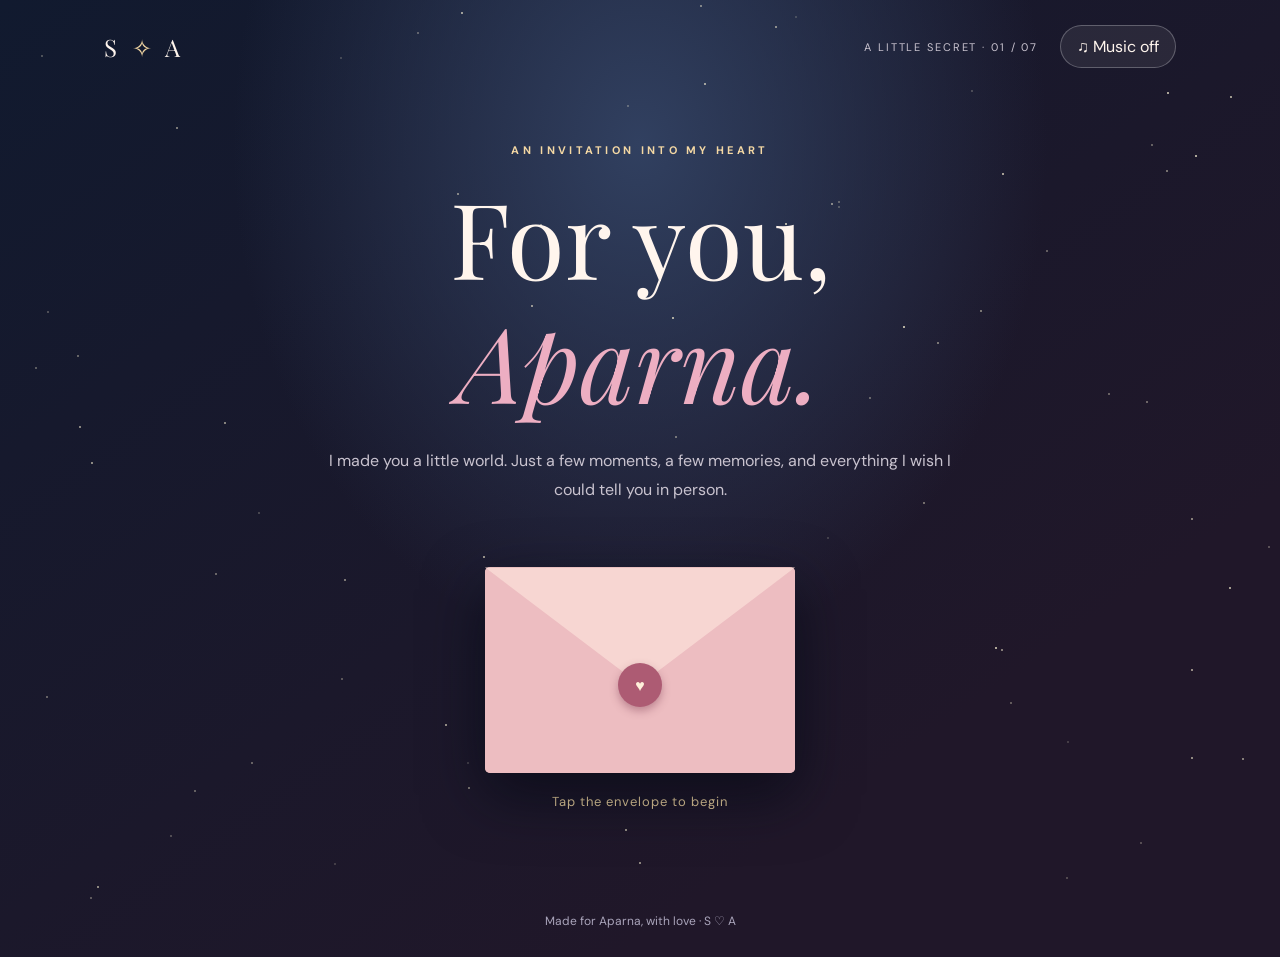
==== commit 15af0c9d: "Add files via upload" ====
--- a/index.html
+++ b/index.html
@@ -1,7 +1,7 @@
 <!doctype html><html lang="en"><head><meta charset="utf-8"><meta name="viewport" content="width=device-width,initial-scale=1"><meta name="theme-color" content="#121b30"><title>For Aparna, Always ✨</title><link rel="preconnect" href="https://fonts.googleapis.com"><link rel="preconnect" href="https://fonts.gstatic.com" crossorigin><link href="https://fonts.googleapis.com/css2?family=DM+Sans:wght@400;500;600;700&family=Great+Vibes&family=Playfair+Display:ital,wght@0,400;0,600;1,400&display=swap" rel="stylesheet"><link rel="stylesheet" href="style.css"></head><body><div class="sky" id="sky" aria-hidden="true"></div><header><div class="mark">S <span>✧</span> A</div><div id="progress">A little secret · 01 / 07</div><button id="sound" aria-label="Turn music on" aria-pressed="false">♫ <span>Music off</span></button></header><main>
 <section class="scene active" id="hello"><div class="intro"><p class="overline">AN INVITATION INTO MY HEART</p><h1>For you, <em>Aparna.</em></h1><p class="lead">I made you a little world. Just a few moments, a few memories, and everything I wish I could tell you in person.</p><div class="envelope" id="envelope" role="button" tabindex="0" aria-label="Open the letter"><div class="env-back"></div><div class="env-note">To the one who feels like home ♡</div><div class="env-flap"></div><div class="env-front"></div><div class="seal">♥</div></div><p class="tap">Tap the envelope to begin</p></div></section>
-<section class="scene" id="stars"><div class="section-head"><p class="overline">01 · THE LITTLE THINGS</p><h2>If I could name the stars, <em>I'd name them after you.</em></h2><p>Touch each star to discover five things I love about you.</p></div><div class="constellation" id="constellation"><svg viewBox="0 0 800 440" preserveAspectRatio="none" aria-hidden="true"><path d="M105 260 L245 95 L402 290 L580 135 L690 325"/></svg></div><div class="star-message" id="star-message" aria-live="polite">Five little stars are waiting for you ✨</div><button class="cta locked" id="stars-next" disabled>Discover our memories →</button></section>
+<section class="scene" id="stars"><div class="section-head"><p class="overline">01 · THE LITTLE THINGS</p><h2>If I could name the stars, <em>I'd name them after you.</em></h2><p>Touch each star to discover five things I love about you.</p></div><div class="constellation" id="constellation"><svg viewBox="0 0 800 440" preserveAspectRatio="none" aria-hidden="true"><path d="M145 365 L290 205 L400 55 L510 205 L655 365 M290 205 L510 205"/></svg></div><div class="star-message" id="star-message" aria-live="polite">Five little stars are waiting for you ✨</div><button class="cta locked" id="stars-next" disabled>Discover our memories →</button></section>
 <section class="scene" id="memories"><div class="section-head"><p class="overline">02 · OUR MOMENTS</p><h2>My favourite memories have <em>you in them.</em></h2><p>Swipe or tap through these little pieces of our story.</p></div><div class="polaroid-wrap"><button class="arrow" id="prev" aria-label="Previous photo">‹</button><div class="polaroid" id="polaroid"><img id="memory-image" src="assets/our-first-photo.jpeg" alt="A memory together"><div id="memory-caption">The beginning of so many beautiful memories ♡</div></div><button class="arrow" id="next" aria-label="Next photo">›</button></div><div class="dots" id="dots"></div><button class="cta" data-go="daydream">Imagine a little moment with me →</button></section>
-<section class="scene" id="daydream"><div class="section-head"><p class="overline">03 · CLOSE YOUR EYES FOR A MOMENT</p><h2>Imagine a day <em>with just us.</em></h2><p>Choose a moment. I wish I could step into it with you right now.</p></div><div class="daydream-choices"><button class="dream-choice" data-dream="0"><span>☀</span><strong>Morning together</strong><small>A slow beginning</small></button><button class="dream-choice" data-dream="1"><span>☂</span><strong>A rainy afternoon</strong><small>Our little shelter</small></button><button class="dream-choice" data-dream="2"><span>☾</span><strong>Under the stars</strong><small>One more minute</small></button></div><div class="dream-scene" id="dream-scene" aria-live="polite"><div class="dream-placeholder">Pick a moment and let your imagination take us there ✨</div></div><button class="cta" data-go="letter">A letter from my heart →</button></section><section class="scene" id="letter"><div class="section-head"><p class="overline">04 · A LETTER FOR YOU</p><h2>Dear <em>Aparna,</em></h2></div><article class="paper"><p>Some days I miss you in the loudest way. Other days, it is in the little quiet moments: when I see something beautiful and wish you were beside me, or when I find myself smiling at a memory of us.</p><p>Since 7 August 2026, our story has felt even more precious to me. I cannot tell you that every day ahead will be perfect. I can tell you that I want to keep showing up, listening, learning, and choosing you with care.</p><p>You are more than someone I love. You are the person I want to share the ordinary days with, because with you, even ordinary feels special.</p><p>If I could give you one thing today, it would be the feeling of being held close, even from far away.</p><div class="sign">All my love,<br><strong>Sonu ♡</strong></div></article><button class="cta" data-go="wishes">See the little future I dream of →</button></section>
-<section class="scene" id="wishes"><div class="section-head"><p class="overline">05 · A LITTLE TIME CAPSULE</p><h2>Three wishes for <em>our tomorrow.</em></h2><p>Pick a little window into the moments I hope we share.</p></div><div class="wish-grid"><button class="wish" data-wish="0"><span>01</span><strong>A quiet morning</strong><small>Open this wish ✨</small></button><button class="wish" data-wish="1"><span>02</span><strong>A little adventure</strong><small>Open this wish ✨</small></button><button class="wish" data-wish="2"><span>03</span><strong>Growing together</strong><small>Open this wish ✨</small></button></div><div class="wish-reveal" id="wish-reveal" aria-live="polite">Our future is made of little moments ♡</div><button class="cta" data-go="promise">The final promise →</button></section><section class="scene" id="promise"><div class="section-head"><p class="overline">06 · MY PROMISE</p><h2>One heart. <em>One wish.</em></h2><p>Press and hold the heart until it fills with love.</p></div><div class="heart-area"><button id="heart" aria-label="Press and hold to reveal my promise"><span class="heart-shape">♥</span><span class="heart-fill">♥</span></button><div class="meter"><span id="meter-fill"></span></div><p id="heart-hint">Hold me close ♡</p></div><div class="final" id="final" hidden><div class="final-photo"><img src="assets/our-memory.jpeg" alt="Sonu and Aparna together"></div><h2>My favourite future <em>is with you.</em></h2><p>I want more sunsets, more silly conversations, more days with your hand in mine, and more reasons to see you smile. Wherever life takes us, I want to keep building our little world together.</p><strong>Forever yours, Sonu ❤️</strong><div><button class="cta" id="secret">One tiny secret is still waiting ✨</button></div><div><button class="text-button" id="again">Experience it again ↺</button></div></div></section>
+<section class="scene" id="daydream"><div class="section-head"><p class="overline">03 · CLOSE YOUR EYES FOR A MOMENT</p><h2>Imagine a day <em>with just us.</em></h2><p>Choose a moment. I wish I could step into it with you right now.</p></div><div class="daydream-choices"><button class="dream-choice" data-dream="0"><span>☀</span><strong>Morning together</strong><small>A slow beginning</small></button><button class="dream-choice" data-dream="1"><span>☂</span><strong>A rainy afternoon</strong><small>Our little shelter</small></button><button class="dream-choice" data-dream="2"><span>☾</span><strong>Under the stars</strong><small>One more minute</small></button></div><div class="dream-scene" id="dream-scene" aria-live="polite"><div class="dream-placeholder">Pick a moment and let your imagination take us there ✨</div></div><button class="cta" data-go="letter">A letter from my heart →</button></section><section class="scene" id="letter"><div class="section-head"><p class="overline">04 · A LETTER FOR YOU</p><h2>Dear <em>Aparna,</em></h2></div><article class="paper"><p>Some days I miss you in the loudest way. Other days, it is in the little quiet moments: when I see something beautiful and wish you were beside me, or when I find myself smiling at a memory of us.</p><p>Since 7 August 2026, our story has felt even more precious to me. I cannot tell you that every day ahead will be perfect. I can tell you that I want to keep showing up, listening, learning, and choosing you with care.</p><p>You are more than someone I love. You are the person I want to share the ordinary days with, because with you, even ordinary feels special.</p><p>If I could give you one thing today, it would be the feeling of being held close, even from far away.</p><div class="sign">All my love,<br><strong>Sonu ♡</strong></div></article><button class="cta" data-go="answers">A few things I want you to know →</button></section>
+<section class="scene" id="answers"><div class="section-head"><p class="overline">A FEW ANSWERS FROM MY HEART</p><h2>If you ever wondered, <em>it's you.</em></h2><p>Tap each question. I hope the answers make you smile.</p></div><div class="answer-grid"><button class="answer-card" data-answer="0"><span>01 · TAP TO REVEAL</span><strong>Whose message do I look forward to?</strong><small>Turn this card over ↻</small></button><button class="answer-card" data-answer="1"><span>02 · TAP TO REVEAL</span><strong>What would I do with a free evening?</strong><small>Turn this card over ↻</small></button><button class="answer-card" data-answer="2"><span>03 · TAP TO REVEAL</span><strong>What is my favourite part of us?</strong><small>Turn this card over ↻</small></button><button class="answer-card" data-answer="3"><span>04 · TAP TO REVEAL</span><strong>What do I want you to remember?</strong><small>Turn this card over ↻</small></button></div><div class="answer-note" id="answer-note" aria-live="polite">Four little answers are waiting behind these cards ♡</div><button class="cta" data-go="wishes">See the little future I dream of →</button></section><section class="scene" id="wishes"><div class="section-head"><p class="overline">05 · A LITTLE TIME CAPSULE</p><h2>Three wishes for <em>our tomorrow.</em></h2><p>Pick a little window into the moments I hope we share.</p></div><div class="wish-grid"><button class="wish" data-wish="0"><span>01</span><strong>A quiet morning</strong><small>Open this wish ✨</small></button><button class="wish" data-wish="1"><span>02</span><strong>A little adventure</strong><small>Open this wish ✨</small></button><button class="wish" data-wish="2"><span>03</span><strong>Growing together</strong><small>Open this wish ✨</small></button></div><div class="wish-reveal" id="wish-reveal" aria-live="polite">Our future is made of little moments ♡</div><button class="cta" data-go="openwhen">Three notes for whenever you need me →</button></section><section class="scene" id="openwhen"><div class="section-head"><p class="overline">KEEP THESE CLOSE</p><h2>Open when <em>you need me.</em></h2><p>Three little notes you can come back to, on any kind of day.</p></div><div class="openwhen-grid"><button class="open-note" data-note="0"><span>✉</span><strong>Open when you miss me</strong><small>A little closeness</small></button><button class="open-note" data-note="1"><span>✉</span><strong>Open when you need a smile</strong><small>A little sunshine</small></button><button class="open-note" data-note="2"><span>✉</span><strong>Open after a long day</strong><small>A little comfort</small></button></div><div class="note-paper" id="note-paper" aria-live="polite"><p>Choose an envelope. I left these words here for you. ♡</p></div><div class="hug-ticket" id="hug-ticket" hidden><div class="ticket-stamp">S ♡ A</div><div><small>AN UNLIMITED LITTLE PROMISE</small><strong>One long hug, whenever we meet.</strong><span>Redeem with a smile. No expiry date. — Sonu</span></div></div><button class="cta" data-go="promise">The final promise →</button></section><section class="scene" id="promise"><div class="section-head"><p class="overline">06 · MY PROMISE</p><h2>One heart. <em>One wish.</em></h2><p>Press and hold the heart until it fills with love.</p></div><div class="heart-area"><button id="heart" aria-label="Press and hold to reveal my promise"><span class="heart-shape">♥</span><span class="heart-fill">♥</span></button><div class="meter"><span id="meter-fill"></span></div><p id="heart-hint">Hold me close ♡</p></div><div class="final" id="final" hidden><div class="final-photo"><img src="assets/our-memory.jpeg" alt="Sonu and Aparna together"></div><h2>My favourite future <em>is with you.</em></h2><p>I want more sunsets, more silly conversations, more days with your hand in mine, and more reasons to see you smile. Wherever life takes us, I want to keep building our little world together.</p><strong>Forever yours, Sonu ❤️</strong><div><button class="cta" id="secret">One tiny secret is still waiting ✨</button></div><div><button class="text-button" id="again">Experience it again ↺</button></div></div></section>
 </main><dialog id="secret-dialog"><button id="secret-close" class="dialog-close" aria-label="Close">×</button><div class="secret-content"><p class="overline">A NOTE FOR THE DAYS YOU NEED IT</p><div class="secret-heart">♥</div><h2>If you ever forget how special you are…</h2><p>Come back to this little place. Look at your smile in these pictures. Remember that you are loved for the person you are, in every mood and every season.</p><span>I hope this gives you a smile on an ordinary day, Aparna. I am thinking of you, and I cannot wait to make more memories beside you. ♡</span><strong>— Sonu</strong></div></dialog><footer>Made for Aparna, with love · S ♡ A</footer><audio id="background-song" src="assets/our-song.mp3" preload="metadata" loop playsinline></audio><script src="script.js"></script></body></html>
--- a/style.css
+++ b/style.css
@@ -3,3 +3,5 @@
 .wish-grid{display:grid;grid-template-columns:repeat(3,1fr);gap:18px;width:100%;margin:38px auto 25px}.wish{position:relative;border:1px solid #f4d8a45c;color:var(--text);background:linear-gradient(150deg,#ffffff1d,#ffffff08);border-radius:17px;min-height:190px;display:flex;align-items:center;justify-content:center;flex-direction:column;gap:12px;box-shadow:0 15px 35px #07091460;transition:transform .3s,background .3s}.wish:hover{transform:translateY(-8px);background:#ffffff25}.wish.chosen{background:linear-gradient(150deg,#7d4d67,#493951);border-color:var(--pink)}.wish small{color:var(--muted)}.wish span{font-family:'Great Vibes',cursive;color:var(--gold);font-size:45px}.wish strong{font-family:'Playfair Display',serif;font-weight:400;font-size:24px}.wish-reveal{width:min(100%,720px);min-height:100px;display:grid;place-items:center;text-align:center;border:1px solid #ffffff35;background:#ffffff0f;border-radius:20px;padding:22px 30px;font-family:'Playfair Display',serif;font-size:22px;line-height:1.8;color:var(--gold);box-shadow:0 15px 35px #05071450}#secret-dialog{border:1px solid #f4d8a488;background:radial-gradient(circle at 50% 25%,#56435d,#1d2237 70%);border-radius:25px;color:var(--text);width:min(92vw,580px);max-height:90vh;overflow:auto;text-align:center;box-shadow:0 30px 100px #000b;padding:45px 30px}#secret-dialog::backdrop{background:#090d1add;backdrop-filter:blur(9px)}.dialog-close{position:absolute;top:12px;right:16px;font-size:31px;background:none;border:0;color:var(--text)}.secret-heart{font-size:90px;color:var(--pink);animation:pulse 2s infinite}.secret-content h2{font-size:clamp(31px,5vw,47px)}.secret-content p:not(.overline){font-family:'Playfair Display',serif;font-size:22px;line-height:1.8;color:#fff1ea}.secret-content span{display:block;color:var(--muted);line-height:1.7;margin:22px 0}.secret-content strong{color:var(--gold);font-family:'Great Vibes',cursive;font-size:34px;font-weight:400}@media(max-width:650px){.wish-grid{grid-template-columns:1fr;gap:12px;margin:25px auto}.wish{min-height:100px;gap:3px}.wish span{font-size:29px}.wish strong{font-size:21px}.wish-reveal{font-size:19px;padding:18px;min-height:125px}}
 /* An imagined day together */
 .daydream-choices{display:grid;grid-template-columns:repeat(3,1fr);gap:15px;width:100%;margin:36px auto 25px}.dream-choice{min-height:175px;border:1px solid #f4d8a460;border-radius:18px;background:linear-gradient(150deg,#ffffff1d,#ffffff0b);color:var(--text);display:flex;flex-direction:column;align-items:center;justify-content:center;gap:7px;transition:transform .3s,background .3s}.dream-choice:hover{transform:translateY(-7px)}.dream-choice.chosen{background:linear-gradient(130deg,#71526a,#3f4865);border-color:var(--pink)}.dream-choice span{font-size:43px;color:var(--gold)}.dream-choice strong{font-family:'Playfair Display',serif;font-size:23px;font-weight:400}.dream-choice small{color:var(--muted)}.dream-scene{width:min(100%,830px);min-height:140px;border:1px solid #ffffff35;border-radius:20px;background:#ffffff0d;overflow:hidden;display:grid;grid-template-columns:36% 64%;box-shadow:0 18px 45px #0609156e}.dream-placeholder{grid-column:1/-1;display:grid;place-items:center;text-align:center;color:var(--gold);font-family:'Playfair Display',serif;font-size:22px;padding:20px}.dream-scene.revealed{animation:appear .5s ease both}.dream-photo img{width:100%;height:100%;min-height:350px;object-fit:cover}.dream-copy{padding:35px;align-self:center}.dream-copy h3{font-family:'Playfair Display',serif;font-size:31px;font-weight:400;margin:0 0 16px}.dream-copy p{color:#eee0df;line-height:1.8;margin:0 0 19px}.dream-copy small{color:var(--gold);font-style:italic}.secret-content p:not(.overline){font-size:20px}@media(max-width:650px){.daydream-choices{gap:9px;margin:25px auto 15px}.dream-choice{min-height:125px;padding:10px}.dream-choice span{font-size:30px}.dream-choice strong{font-size:16px}.dream-choice small{font-size:10px}.dream-scene{grid-template-columns:1fr}.dream-photo img{height:250px;min-height:0}.dream-copy{padding:23px}.dream-copy h3{font-size:27px}}
+/* Two new chapters: answers and notes to return to. */
+.answer-grid{width:100%;display:grid;grid-template-columns:repeat(2,1fr);gap:16px;margin:34px auto 20px}.answer-card{min-height:180px;border:1px solid #f2d6aa70;border-radius:18px;background:linear-gradient(145deg,#ffffff1c,#ffffff08);color:var(--text);padding:24px;display:flex;flex-direction:column;align-items:flex-start;justify-content:space-between;text-align:left;transition:transform .35s,background .35s}.answer-card:hover{transform:translateY(-5px)}.answer-card.turned{background:linear-gradient(140deg,#69485f,#3a4766);transform:rotate(-1deg)}.answer-card span{font-size:10px;letter-spacing:.23em;color:var(--gold)}.answer-card strong{font-family:'Playfair Display',serif;font-weight:400;font-size:clamp(20px,2.5vw,27px);line-height:1.4}.answer-card small{color:var(--muted)}.answer-note{text-align:center;color:var(--gold);font-family:'Playfair Display',serif;font-size:20px;min-height:30px}.openwhen-grid{width:100%;display:grid;grid-template-columns:repeat(3,1fr);gap:18px;margin:36px auto 25px}.open-note{border:1px solid #f3d4aa70;border-radius:17px;background:linear-gradient(150deg,#f9e7d520,#ffffff0d);color:var(--text);padding:22px;min-height:175px;display:flex;flex-direction:column;align-items:center;justify-content:center;gap:7px;transition:transform .3s,background .3s}.open-note:hover{transform:translateY(-7px) rotate(-2deg)}.open-note.opened{background:linear-gradient(150deg,#774e67,#3c4c68)}.open-note span{font-size:44px;color:var(--gold)}.open-note strong{font-family:'Playfair Display',serif;font-size:23px;font-weight:400}.open-note small{color:var(--muted)}.note-paper{background:#f9eddf;color:#523e48;width:min(100%,780px);min-height:145px;padding:22px 30px;box-shadow:0 18px 45px #0008;transform:rotate(-.7deg);display:flex;align-items:center;gap:26px;font-family:'Playfair Display',serif}.note-paper>p{margin:auto;text-align:center;font-size:22px}.note-paper .note-photo{flex:none;width:125px;height:145px;transform:rotate(-3deg);border:5px solid white;box-shadow:0 7px 16px #422a3d52}.note-photo img{width:100%;height:100%;object-fit:cover}.note-paper h3{font-size:25px;font-weight:400;color:#9c5c72;margin:0 0 7px}.note-paper p{line-height:1.7;font-size:17px;margin:0 0 10px}.note-paper span{font-family:'Great Vibes',cursive;color:#9c5c72;font-size:27px}.hug-ticket{margin:24px auto 0;width:min(100%,540px);background:linear-gradient(100deg,#f7dfc4,#efb8c3);border:2px dashed #8c6471;color:#593548;display:flex;align-items:center;gap:18px;padding:18px;border-radius:13px;box-shadow:0 12px 35px #0008;animation:appear .5s ease}.hug-ticket[hidden]{display:none}.ticket-stamp{border-right:2px dashed #8c6471;padding-right:18px;font-family:'Playfair Display',serif;font-size:25px;white-space:nowrap}.hug-ticket small{font-size:9px;letter-spacing:.18em}.hug-ticket strong{display:block;font-family:'Playfair Display',serif;font-size:22px;font-weight:400;margin:5px 0}.hug-ticket span{font-size:12px}@media(max-width:650px){.answer-grid{gap:10px}.answer-card{min-height:180px;padding:15px}.answer-card strong{font-size:17px}.answer-card span{font-size:8px}.answer-card small{font-size:10px}.openwhen-grid{grid-template-columns:1fr;gap:10px;margin:22px auto}.open-note{min-height:90px;flex-direction:row;justify-content:flex-start;gap:15px;text-align:left}.open-note span{font-size:28px}.open-note strong{font-size:19px}.open-note small{margin-left:auto;font-size:10px}.note-paper{padding:16px;gap:13px}.note-paper .note-photo{width:80px;height:110px}.note-paper h3{font-size:21px}.note-paper p{font-size:15px}.ticket-stamp{font-size:17px;padding-right:10px}.hug-ticket{gap:10px}.hug-ticket strong{font-size:18px}}
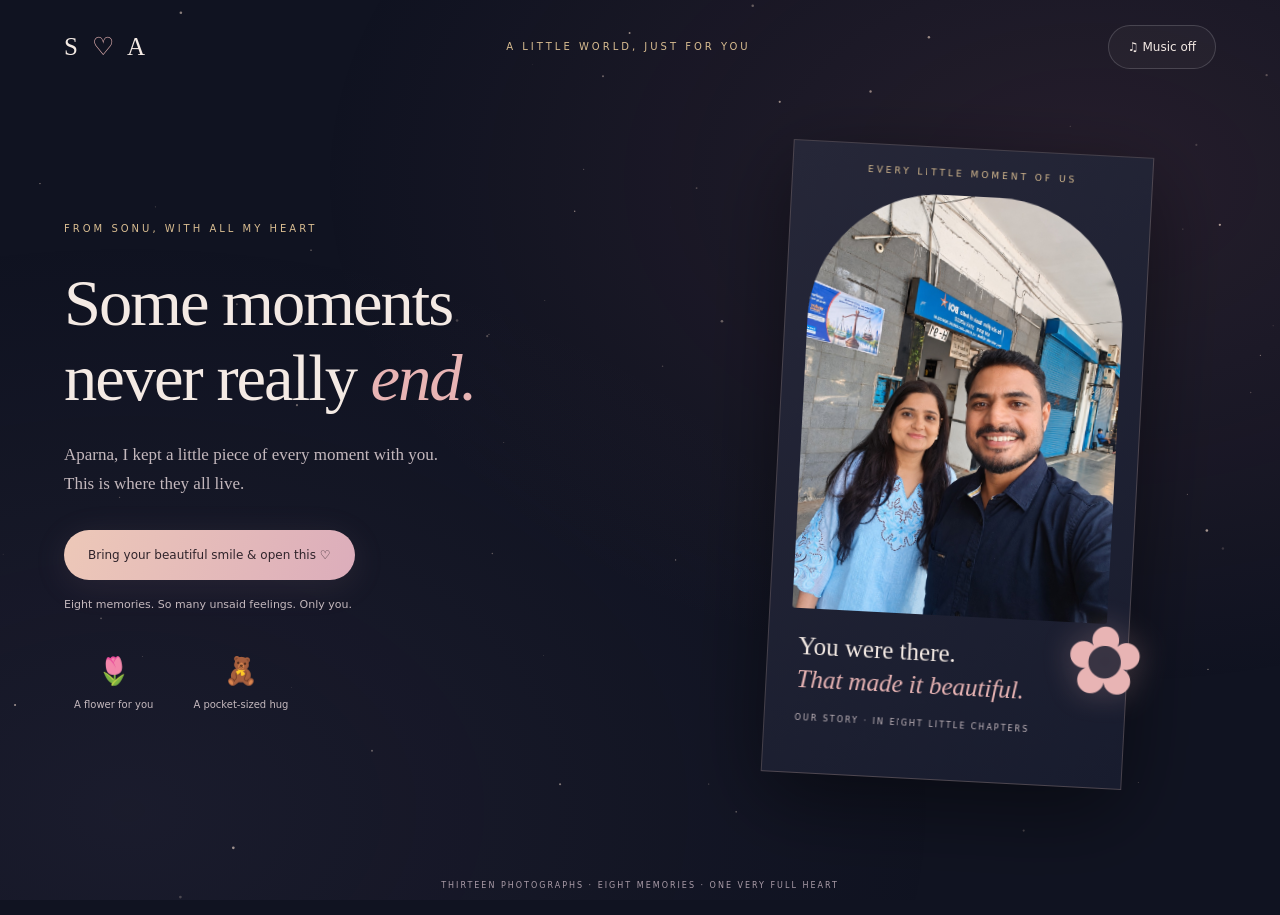
==== commit f8b90ad7: "Add files via upload" ====
--- a/index.html
+++ b/index.html
@@ -1,7 +1,12 @@
-<!doctype html><html lang="en"><head><meta charset="utf-8"><meta name="viewport" content="width=device-width,initial-scale=1"><meta name="theme-color" content="#121b30"><title>For Aparna, Always ✨</title><link rel="preconnect" href="https://fonts.googleapis.com"><link rel="preconnect" href="https://fonts.gstatic.com" crossorigin><link href="https://fonts.googleapis.com/css2?family=DM+Sans:wght@400;500;600;700&family=Great+Vibes&family=Playfair+Display:ital,wght@0,400;0,600;1,400&display=swap" rel="stylesheet"><link rel="stylesheet" href="style.css"></head><body><div class="sky" id="sky" aria-hidden="true"></div><header><div class="mark">S <span>✧</span> A</div><div id="progress">A little secret · 01 / 07</div><button id="sound" aria-label="Turn music on" aria-pressed="false">♫ <span>Music off</span></button></header><main>
-<section class="scene active" id="hello"><div class="intro"><p class="overline">AN INVITATION INTO MY HEART</p><h1>For you, <em>Aparna.</em></h1><p class="lead">I made you a little world. Just a few moments, a few memories, and everything I wish I could tell you in person.</p><div class="envelope" id="envelope" role="button" tabindex="0" aria-label="Open the letter"><div class="env-back"></div><div class="env-note">To the one who feels like home ♡</div><div class="env-flap"></div><div class="env-front"></div><div class="seal">♥</div></div><p class="tap">Tap the envelope to begin</p></div></section>
-<section class="scene" id="stars"><div class="section-head"><p class="overline">01 · THE LITTLE THINGS</p><h2>If I could name the stars, <em>I'd name them after you.</em></h2><p>Touch each star to discover five things I love about you.</p></div><div class="constellation" id="constellation"><svg viewBox="0 0 800 440" preserveAspectRatio="none" aria-hidden="true"><path d="M145 365 L290 205 L400 55 L510 205 L655 365 M290 205 L510 205"/></svg></div><div class="star-message" id="star-message" aria-live="polite">Five little stars are waiting for you ✨</div><button class="cta locked" id="stars-next" disabled>Discover our memories →</button></section>
-<section class="scene" id="memories"><div class="section-head"><p class="overline">02 · OUR MOMENTS</p><h2>My favourite memories have <em>you in them.</em></h2><p>Swipe or tap through these little pieces of our story.</p></div><div class="polaroid-wrap"><button class="arrow" id="prev" aria-label="Previous photo">‹</button><div class="polaroid" id="polaroid"><img id="memory-image" src="assets/our-first-photo.jpeg" alt="A memory together"><div id="memory-caption">The beginning of so many beautiful memories ♡</div></div><button class="arrow" id="next" aria-label="Next photo">›</button></div><div class="dots" id="dots"></div><button class="cta" data-go="daydream">Imagine a little moment with me →</button></section>
-<section class="scene" id="daydream"><div class="section-head"><p class="overline">03 · CLOSE YOUR EYES FOR A MOMENT</p><h2>Imagine a day <em>with just us.</em></h2><p>Choose a moment. I wish I could step into it with you right now.</p></div><div class="daydream-choices"><button class="dream-choice" data-dream="0"><span>☀</span><strong>Morning together</strong><small>A slow beginning</small></button><button class="dream-choice" data-dream="1"><span>☂</span><strong>A rainy afternoon</strong><small>Our little shelter</small></button><button class="dream-choice" data-dream="2"><span>☾</span><strong>Under the stars</strong><small>One more minute</small></button></div><div class="dream-scene" id="dream-scene" aria-live="polite"><div class="dream-placeholder">Pick a moment and let your imagination take us there ✨</div></div><button class="cta" data-go="letter">A letter from my heart →</button></section><section class="scene" id="letter"><div class="section-head"><p class="overline">04 · A LETTER FOR YOU</p><h2>Dear <em>Aparna,</em></h2></div><article class="paper"><p>Some days I miss you in the loudest way. Other days, it is in the little quiet moments: when I see something beautiful and wish you were beside me, or when I find myself smiling at a memory of us.</p><p>Since 7 August 2026, our story has felt even more precious to me. I cannot tell you that every day ahead will be perfect. I can tell you that I want to keep showing up, listening, learning, and choosing you with care.</p><p>You are more than someone I love. You are the person I want to share the ordinary days with, because with you, even ordinary feels special.</p><p>If I could give you one thing today, it would be the feeling of being held close, even from far away.</p><div class="sign">All my love,<br><strong>Sonu ♡</strong></div></article><button class="cta" data-go="answers">A few things I want you to know →</button></section>
-<section class="scene" id="answers"><div class="section-head"><p class="overline">A FEW ANSWERS FROM MY HEART</p><h2>If you ever wondered, <em>it's you.</em></h2><p>Tap each question. I hope the answers make you smile.</p></div><div class="answer-grid"><button class="answer-card" data-answer="0"><span>01 · TAP TO REVEAL</span><strong>Whose message do I look forward to?</strong><small>Turn this card over ↻</small></button><button class="answer-card" data-answer="1"><span>02 · TAP TO REVEAL</span><strong>What would I do with a free evening?</strong><small>Turn this card over ↻</small></button><button class="answer-card" data-answer="2"><span>03 · TAP TO REVEAL</span><strong>What is my favourite part of us?</strong><small>Turn this card over ↻</small></button><button class="answer-card" data-answer="3"><span>04 · TAP TO REVEAL</span><strong>What do I want you to remember?</strong><small>Turn this card over ↻</small></button></div><div class="answer-note" id="answer-note" aria-live="polite">Four little answers are waiting behind these cards ♡</div><button class="cta" data-go="wishes">See the little future I dream of →</button></section><section class="scene" id="wishes"><div class="section-head"><p class="overline">05 · A LITTLE TIME CAPSULE</p><h2>Three wishes for <em>our tomorrow.</em></h2><p>Pick a little window into the moments I hope we share.</p></div><div class="wish-grid"><button class="wish" data-wish="0"><span>01</span><strong>A quiet morning</strong><small>Open this wish ✨</small></button><button class="wish" data-wish="1"><span>02</span><strong>A little adventure</strong><small>Open this wish ✨</small></button><button class="wish" data-wish="2"><span>03</span><strong>Growing together</strong><small>Open this wish ✨</small></button></div><div class="wish-reveal" id="wish-reveal" aria-live="polite">Our future is made of little moments ♡</div><button class="cta" data-go="openwhen">Three notes for whenever you need me →</button></section><section class="scene" id="openwhen"><div class="section-head"><p class="overline">KEEP THESE CLOSE</p><h2>Open when <em>you need me.</em></h2><p>Three little notes you can come back to, on any kind of day.</p></div><div class="openwhen-grid"><button class="open-note" data-note="0"><span>✉</span><strong>Open when you miss me</strong><small>A little closeness</small></button><button class="open-note" data-note="1"><span>✉</span><strong>Open when you need a smile</strong><small>A little sunshine</small></button><button class="open-note" data-note="2"><span>✉</span><strong>Open after a long day</strong><small>A little comfort</small></button></div><div class="note-paper" id="note-paper" aria-live="polite"><p>Choose an envelope. I left these words here for you. ♡</p></div><div class="hug-ticket" id="hug-ticket" hidden><div class="ticket-stamp">S ♡ A</div><div><small>AN UNLIMITED LITTLE PROMISE</small><strong>One long hug, whenever we meet.</strong><span>Redeem with a smile. No expiry date. — Sonu</span></div></div><button class="cta" data-go="promise">The final promise →</button></section><section class="scene" id="promise"><div class="section-head"><p class="overline">06 · MY PROMISE</p><h2>One heart. <em>One wish.</em></h2><p>Press and hold the heart until it fills with love.</p></div><div class="heart-area"><button id="heart" aria-label="Press and hold to reveal my promise"><span class="heart-shape">♥</span><span class="heart-fill">♥</span></button><div class="meter"><span id="meter-fill"></span></div><p id="heart-hint">Hold me close ♡</p></div><div class="final" id="final" hidden><div class="final-photo"><img src="assets/our-memory.jpeg" alt="Sonu and Aparna together"></div><h2>My favourite future <em>is with you.</em></h2><p>I want more sunsets, more silly conversations, more days with your hand in mine, and more reasons to see you smile. Wherever life takes us, I want to keep building our little world together.</p><strong>Forever yours, Sonu ❤️</strong><div><button class="cta" id="secret">One tiny secret is still waiting ✨</button></div><div><button class="text-button" id="again">Experience it again ↺</button></div></div></section>
-</main><dialog id="secret-dialog"><button id="secret-close" class="dialog-close" aria-label="Close">×</button><div class="secret-content"><p class="overline">A NOTE FOR THE DAYS YOU NEED IT</p><div class="secret-heart">♥</div><h2>If you ever forget how special you are…</h2><p>Come back to this little place. Look at your smile in these pictures. Remember that you are loved for the person you are, in every mood and every season.</p><span>I hope this gives you a smile on an ordinary day, Aparna. I am thinking of you, and I cannot wait to make more memories beside you. ♡</span><strong>— Sonu</strong></div></dialog><footer>Made for Aparna, with love · S ♡ A</footer><audio id="background-song" src="assets/our-song.mp3" preload="metadata" loop playsinline></audio><script src="script.js"></script></body></html>
+<!doctype html><html lang="en"><head><meta charset="UTF-8"><meta name="viewport" content="width=device-width,initial-scale=1"><meta name="theme-color" content="#101321"><title>Aparna · Every little moment of us</title><meta name="description" content="Eight memories, one heart. A little world made for Aparna, with love from Sonu."><link rel="stylesheet" href="style.css"></head><body>
+<canvas id="sky" aria-hidden="true"></canvas><div class="ambient" aria-hidden="true"></div><div id="petals" aria-hidden="true"></div>
+<header><a href="#" id="home">S <span>♡</span> A</a><span class="brand">A LITTLE WORLD, JUST FOR YOU</span><button id="music" aria-label="Play background music">♫ Music off</button></header>
+<audio id="song" loop preload="metadata" src="assets/tum-mile.mp3"></audio>
+<main>
+<section id="welcome" class="welcome"><div class="intro"><span class="eyebrow">FROM SONU, WITH ALL MY HEART</span><h1>Some moments<br>never really <em>end.</em></h1><p class="lead">Aparna, I kept a little piece of every moment with you.<br>This is where they all live.</p><button class="primary" id="begin">Bring your beautiful smile & open this ♡</button><p class="small">Eight memories. So many unsaid feelings. Only you.</p><div class="tiny-gifts"><button class="gift" data-note="A flower for the girl who made an ordinary day unforgettable.">🌷<span>A flower for you</span></button><button class="gift" data-note="A little hug until I can give you a real one. Imagine my arms around you, just for a moment."><span class="bear">🧸</span><span>A pocket-sized hug</span></button></div></div><div class="cover"><div class="orbit">EVERY LITTLE MOMENT OF US</div><img src="assets/memory-01.jpg" alt="Sonu and Aparna together"><div class="cover-note">You were there.<br><em>That made it beautiful.</em><span>OUR STORY · IN EIGHT LITTLE CHAPTERS</span></div><span class="flower" aria-hidden="true">✿</span></div></section>
+<section id="book" hidden><nav id="chapters" aria-label="Memory chapters"></nav><div class="chapter-top"><span id="number" class="eyebrow"></span><button id="overview">All our memories ↗</button></div><div class="spread"><div class="visual"><div id="photos"></div><p class="handwritten" id="caption"></p><button class="gift chapter-gift" id="secret">✧ A tiny thought I kept for you</button></div><article><span class="eyebrow" id="subtitle"></span><h2 id="title"></h2><div class="reading-tools"><span id="writing-status">A letter from my heart</span><button id="skip">Show full letter</button><button id="pause">Pause writing</button></div><div id="letter" class="letter"></div><div class="page-actions"><button id="prev">← Previous memory</button><button id="next" class="primary">Another little moment →</button></div></article></div></section>
+<section id="gallery" hidden><span class="eyebrow">EVERY ROAD LED TO A MEMORY</span><h2>A little map of <em>us.</em></h2><p>Choose any chapter. Your place in my heart stays the same.</p><div id="memory-grid"></div><button class="primary" id="return">Return to our story ♡</button></section>
+<section id="finale" hidden><span class="eyebrow">EIGHT CHAPTERS LATER, IT IS STILL YOU</span><div class="beating" aria-hidden="true">♥</div><h2>Some words deserve<br>a whole <em>sky.</em></h2><p>You have read what I couldn’t say.<br>Now let me say it a little louder.</p><button class="primary" id="ignite">Light up our sky ✧</button><div id="love" hidden><h1>I love you<br><em>so much, Aparna.</em></h1><p>No matter how far the journey takes me,<br>my favourite place is still beside you.</p><span class="handwritten">Always yours, Sonu ♡</span></div><div class="final-actions"><button id="again">Read our story again ↺</button><button class="gift" data-note="Our next chapter is waiting: another cup of chai, another walk, and your hand in mine.">🧸 One more little surprise</button></div></section>
+</main><footer>THIRTEEN PHOTOGRAPHS · EIGHT MEMORIES · ONE VERY FULL HEART</footer>
+<dialog id="note"><button class="close" id="close-note" aria-label="Close note">×</button><span class="note-flower">🌷</span><span class="eyebrow">JUST BETWEEN US</span><p id="note-text"></p><span class="handwritten">With love, Sonu</span></dialog><dialog id="lightbox"><button class="close" id="close-photo" aria-label="Close photo">×</button><img id="large-photo" alt="Our memory, enlarged"></dialog>
+<script src="data.js"></script><script src="app.js"></script></body></html>
--- a/style.css
+++ b/style.css
@@ -1,7 +1 @@
-:root{--bg:#111a2f;--text:#fff5ed;--muted:#c9c3cf;--gold:#f4d8a4;--pink:#edaec2}*{box-sizing:border-box}body{margin:0;background:radial-gradient(ellipse at 50% 15%,#314060 0%,transparent 45%),linear-gradient(145deg,#111a2f,#201729 75%);color:var(--text);font-family:'DM Sans',sans-serif;min-height:100vh;overflow-x:hidden}button{font:inherit;cursor:pointer}button:focus-visible,.envelope:focus-visible{outline:2px solid var(--gold);outline-offset:5px}img{max-width:100%;display:block}.sky{position:fixed;inset:0;pointer-events:none;overflow:hidden;z-index:0}.sparkle{position:absolute;width:2px;height:2px;border-radius:50%;background:#fff7d7;animation:twinkle 3s ease-in-out infinite}@keyframes twinkle{50%{opacity:.12;transform:scale(.35)}}header{position:relative;z-index:3;max-width:1200px;margin:auto;padding:25px 5%;display:flex;align-items:center;gap:22px}.mark{font-family:'Playfair Display',serif;font-size:24px;letter-spacing:.18em}.mark span{color:var(--gold)}#progress{margin-left:auto;font-size:11px;text-transform:uppercase;letter-spacing:.17em;color:var(--muted)}#sound{border:1px solid #ffffff42;background:#ffffff12;color:var(--text);padding:10px 16px;border-radius:30px}main{position:relative;z-index:1;max-width:1100px;margin:auto;padding:0 5%}.scene{display:none;min-height:calc(100vh - 135px);padding:50px 0 90px;animation:appear .7s ease both}.scene.active{display:flex;flex-direction:column;align-items:center;justify-content:center}@keyframes appear{from{opacity:0;transform:translateY(22px)}to{opacity:1;transform:translateY(0)}}.intro,.section-head{text-align:center}.intro{max-width:700px}.overline{font-size:11px;font-weight:700;letter-spacing:.3em;color:var(--gold);margin:0 0 18px}h1,h2{font-family:'Playfair Display',serif;font-weight:400;line-height:1.18;margin:0}h1{font-size:clamp(56px,9vw,105px)}h2{font-size:clamp(39px,5.5vw,67px)}em{font-weight:400;color:var(--pink)}.lead,.section-head>p:last-child{font-size:16px;color:var(--muted);line-height:1.8;max-width:650px;margin:24px auto}.envelope{position:relative;width:min(70vw,310px);height:206px;margin:63px auto 20px;filter:drop-shadow(0 22px 30px #020712a0);transition:transform .3s;cursor:pointer;perspective:700px}.envelope:hover{transform:translateY(-8px) rotate(-2deg)}.env-back{position:absolute;inset:0;background:#d9a8ac;border-radius:5px}.env-note{position:absolute;z-index:1;top:27px;left:14%;width:72%;height:145px;background:#fff8ec;color:#6f4652;font-family:'Great Vibes',cursive;font-size:27px;display:grid;place-items:center;padding:15px;transition:transform .6s}.env-front{position:absolute;z-index:3;inset:0;background:#edbdc1;clip-path:polygon(0 0,50% 55%,100% 0,100% 100%,0 100%);border-radius:5px}.env-flap{position:absolute;z-index:4;inset:0;background:#f7d6d2;clip-path:polygon(0 0,100% 0,50% 57%);transform-origin:top;transition:transform .65s;backface-visibility:hidden}.seal{position:absolute;z-index:5;left:calc(50% - 22px);top:96px;width:44px;height:44px;border-radius:50%;display:grid;place-items:center;background:#ad5b73;color:#fff1db;box-shadow:0 4px 8px #85445b77;transition:opacity .3s}.envelope.open .env-flap{transform:rotateX(180deg);z-index:0}.envelope.open .env-note{transform:translateY(-92px)}.envelope.open .seal{opacity:0}.tap{font-size:13px;color:var(--gold);letter-spacing:.08em}.constellation{width:min(100%,800px);height:440px;position:relative;margin:25px auto 5px}.constellation svg{position:absolute;inset:0;width:100%;height:100%;overflow:visible}.constellation path{fill:none;stroke:#f2d8ad91;stroke-width:1.5;stroke-dasharray:5 9}.star{position:absolute;left:var(--x);top:var(--y);transform:translate(-50%,-50%);border:0;color:#fff5d6;background:none;font-size:50px;text-shadow:0 0 18px #ffe3a0,0 0 45px #fff6c4;animation:pulse 2.5s ease-in-out infinite;transition:color .3s}.star:hover{color:var(--pink)}.star.visited{color:var(--pink);text-shadow:0 0 25px #ed9eb8}.star:focus-visible{outline:2px solid var(--gold);border-radius:50%}@keyframes pulse{50%{filter:brightness(1.6);transform:translate(-50%,-50%) scale(1.17)}}.star-message{text-align:center;min-height:88px;max-width:580px;padding:18px 28px;font-family:'Playfair Display',serif;font-size:24px;line-height:1.4;color:var(--gold);background:#ffffff0d;border:1px solid #ffffff20;border-radius:18px}.cta{display:block;background:linear-gradient(110deg,#f8dfb6,#ecaebd);color:#382438;border:0;border-radius:40px;padding:17px 27px;font-weight:700;margin:34px auto 0;box-shadow:0 12px 35px #05081488;transition:transform .25s}.cta:hover{transform:translateY(-4px)}.cta:disabled{opacity:.35;cursor:not-allowed;transform:none}.polaroid-wrap{display:flex;align-items:center;gap:30px;margin:35px 0 15px}.polaroid{background:#fff8ed;color:#40323a;padding:14px 14px 22px;width:min(70vw,380px);box-shadow:0 22px 48px #0009;transform:rotate(-2deg);transition:transform .35s}.polaroid.swap{transform:rotate(2deg) scale(.96);opacity:.5}.polaroid img{width:100%;height:350px;object-fit:cover;background:#ddd}.polaroid div{text-align:center;font-family:'Great Vibes',cursive;font-size:27px;margin-top:18px}.arrow{background:#ffffff14;border:1px solid #ffffff44;color:var(--text);border-radius:50%;width:50px;height:50px;font-size:32px;line-height:1}.dots{display:flex;gap:8px}.dots button{background:#ffffff55;border:0;border-radius:50%;width:9px;height:9px;padding:0}.dots button.current{background:var(--gold);width:24px;border-radius:10px}.paper{width:min(100%,680px);background:#f6ebdb;color:#553c47;margin:35px auto 0;padding:clamp(25px,6vw,65px);box-shadow:0 20px 45px #0307149c;transform:rotate(-1deg);font-family:'Playfair Display',serif;font-size:19px;line-height:1.85;position:relative}.paper:before{content:'♥';position:absolute;top:18px;right:25px;color:#be7787}.paper p{margin:0 0 20px}.sign{font-family:'Great Vibes',cursive;text-align:right;font-size:28px;color:#a25672}.sign strong{font-weight:400;font-size:39px}.heart-area{text-align:center;margin:35px auto 10px;touch-action:none;user-select:none}#heart{width:205px;height:190px;background:none;border:0;position:relative;color:#8b526b;filter:drop-shadow(0 15px 28px #f0779670)}.heart-shape,.heart-fill{font-size:195px;line-height:1;position:absolute;inset:0}.heart-fill{color:#ec8eaa;clip-path:inset(calc(100% - var(--fill,0%)) 0 0 0);transition:clip-path .08s}#heart:active{transform:scale(1.06)}.meter{width:230px;height:6px;background:#ffffff2a;border-radius:8px;margin:10px auto}.meter span{display:block;width:0;height:100%;border-radius:8px;background:var(--pink)}#heart-hint{color:var(--gold)}.final{text-align:center;max-width:650px;animation:appear 1s ease both}.final-photo{width:min(65vw,320px);height:380px;margin:30px auto;transform:rotate(3deg);border:10px solid #f7eee4;box-shadow:0 20px 50px #0009}.final-photo img{width:100%;height:100%;object-fit:cover}.final p{color:var(--muted);line-height:1.8}.final strong{color:var(--gold);font-family:'Playfair Display',serif;font-size:23px}.text-button{color:var(--pink);background:none;border:0;text-decoration:underline;margin:28px 0}footer{text-align:center;position:relative;color:#aaa5bb;font-size:12px;padding:0 20px 28px}.burst{position:fixed;z-index:9;pointer-events:none;animation:fly 1.5s ease-out forwards;font-size:22px}@keyframes fly{to{transform:translate(var(--dx),var(--dy)) rotate(200deg);opacity:0}}@media(max-width:600px){header{padding:18px 5%}.mark{font-size:18px}#progress{font-size:9px;letter-spacing:.05em}#sound{padding:8px 11px}#sound span{display:none}.scene{padding:35px 0 70px}.constellation{height:350px}.constellation svg{height:350px}.star{font-size:42px}.star-message{font-size:20px}.polaroid-wrap{gap:7px}.polaroid{width:min(69vw,330px);padding:9px 9px 15px}.polaroid img{height:280px}.polaroid div{font-size:22px}.arrow{width:33px;height:33px;font-size:23px;flex:none}.paper{font-size:17px}}@media(prefers-reduced-motion:reduce){*,*:before,*:after{animation-duration:.01ms!important;transition-duration:.01ms!important;scroll-behavior:auto!important}}
-/* Future wishes and hidden note */
-.wish-grid{display:grid;grid-template-columns:repeat(3,1fr);gap:18px;width:100%;margin:38px auto 25px}.wish{position:relative;border:1px solid #f4d8a45c;color:var(--text);background:linear-gradient(150deg,#ffffff1d,#ffffff08);border-radius:17px;min-height:190px;display:flex;align-items:center;justify-content:center;flex-direction:column;gap:12px;box-shadow:0 15px 35px #07091460;transition:transform .3s,background .3s}.wish:hover{transform:translateY(-8px);background:#ffffff25}.wish.chosen{background:linear-gradient(150deg,#7d4d67,#493951);border-color:var(--pink)}.wish small{color:var(--muted)}.wish span{font-family:'Great Vibes',cursive;color:var(--gold);font-size:45px}.wish strong{font-family:'Playfair Display',serif;font-weight:400;font-size:24px}.wish-reveal{width:min(100%,720px);min-height:100px;display:grid;place-items:center;text-align:center;border:1px solid #ffffff35;background:#ffffff0f;border-radius:20px;padding:22px 30px;font-family:'Playfair Display',serif;font-size:22px;line-height:1.8;color:var(--gold);box-shadow:0 15px 35px #05071450}#secret-dialog{border:1px solid #f4d8a488;background:radial-gradient(circle at 50% 25%,#56435d,#1d2237 70%);border-radius:25px;color:var(--text);width:min(92vw,580px);max-height:90vh;overflow:auto;text-align:center;box-shadow:0 30px 100px #000b;padding:45px 30px}#secret-dialog::backdrop{background:#090d1add;backdrop-filter:blur(9px)}.dialog-close{position:absolute;top:12px;right:16px;font-size:31px;background:none;border:0;color:var(--text)}.secret-heart{font-size:90px;color:var(--pink);animation:pulse 2s infinite}.secret-content h2{font-size:clamp(31px,5vw,47px)}.secret-content p:not(.overline){font-family:'Playfair Display',serif;font-size:22px;line-height:1.8;color:#fff1ea}.secret-content span{display:block;color:var(--muted);line-height:1.7;margin:22px 0}.secret-content strong{color:var(--gold);font-family:'Great Vibes',cursive;font-size:34px;font-weight:400}@media(max-width:650px){.wish-grid{grid-template-columns:1fr;gap:12px;margin:25px auto}.wish{min-height:100px;gap:3px}.wish span{font-size:29px}.wish strong{font-size:21px}.wish-reveal{font-size:19px;padding:18px;min-height:125px}}
-/* An imagined day together */
-.daydream-choices{display:grid;grid-template-columns:repeat(3,1fr);gap:15px;width:100%;margin:36px auto 25px}.dream-choice{min-height:175px;border:1px solid #f4d8a460;border-radius:18px;background:linear-gradient(150deg,#ffffff1d,#ffffff0b);color:var(--text);display:flex;flex-direction:column;align-items:center;justify-content:center;gap:7px;transition:transform .3s,background .3s}.dream-choice:hover{transform:translateY(-7px)}.dream-choice.chosen{background:linear-gradient(130deg,#71526a,#3f4865);border-color:var(--pink)}.dream-choice span{font-size:43px;color:var(--gold)}.dream-choice strong{font-family:'Playfair Display',serif;font-size:23px;font-weight:400}.dream-choice small{color:var(--muted)}.dream-scene{width:min(100%,830px);min-height:140px;border:1px solid #ffffff35;border-radius:20px;background:#ffffff0d;overflow:hidden;display:grid;grid-template-columns:36% 64%;box-shadow:0 18px 45px #0609156e}.dream-placeholder{grid-column:1/-1;display:grid;place-items:center;text-align:center;color:var(--gold);font-family:'Playfair Display',serif;font-size:22px;padding:20px}.dream-scene.revealed{animation:appear .5s ease both}.dream-photo img{width:100%;height:100%;min-height:350px;object-fit:cover}.dream-copy{padding:35px;align-self:center}.dream-copy h3{font-family:'Playfair Display',serif;font-size:31px;font-weight:400;margin:0 0 16px}.dream-copy p{color:#eee0df;line-height:1.8;margin:0 0 19px}.dream-copy small{color:var(--gold);font-style:italic}.secret-content p:not(.overline){font-size:20px}@media(max-width:650px){.daydream-choices{gap:9px;margin:25px auto 15px}.dream-choice{min-height:125px;padding:10px}.dream-choice span{font-size:30px}.dream-choice strong{font-size:16px}.dream-choice small{font-size:10px}.dream-scene{grid-template-columns:1fr}.dream-photo img{height:250px;min-height:0}.dream-copy{padding:23px}.dream-copy h3{font-size:27px}}
-/* Two new chapters: answers and notes to return to. */
-.answer-grid{width:100%;display:grid;grid-template-columns:repeat(2,1fr);gap:16px;margin:34px auto 20px}.answer-card{min-height:180px;border:1px solid #f2d6aa70;border-radius:18px;background:linear-gradient(145deg,#ffffff1c,#ffffff08);color:var(--text);padding:24px;display:flex;flex-direction:column;align-items:flex-start;justify-content:space-between;text-align:left;transition:transform .35s,background .35s}.answer-card:hover{transform:translateY(-5px)}.answer-card.turned{background:linear-gradient(140deg,#69485f,#3a4766);transform:rotate(-1deg)}.answer-card span{font-size:10px;letter-spacing:.23em;color:var(--gold)}.answer-card strong{font-family:'Playfair Display',serif;font-weight:400;font-size:clamp(20px,2.5vw,27px);line-height:1.4}.answer-card small{color:var(--muted)}.answer-note{text-align:center;color:var(--gold);font-family:'Playfair Display',serif;font-size:20px;min-height:30px}.openwhen-grid{width:100%;display:grid;grid-template-columns:repeat(3,1fr);gap:18px;margin:36px auto 25px}.open-note{border:1px solid #f3d4aa70;border-radius:17px;background:linear-gradient(150deg,#f9e7d520,#ffffff0d);color:var(--text);padding:22px;min-height:175px;display:flex;flex-direction:column;align-items:center;justify-content:center;gap:7px;transition:transform .3s,background .3s}.open-note:hover{transform:translateY(-7px) rotate(-2deg)}.open-note.opened{background:linear-gradient(150deg,#774e67,#3c4c68)}.open-note span{font-size:44px;color:var(--gold)}.open-note strong{font-family:'Playfair Display',serif;font-size:23px;font-weight:400}.open-note small{color:var(--muted)}.note-paper{background:#f9eddf;color:#523e48;width:min(100%,780px);min-height:145px;padding:22px 30px;box-shadow:0 18px 45px #0008;transform:rotate(-.7deg);display:flex;align-items:center;gap:26px;font-family:'Playfair Display',serif}.note-paper>p{margin:auto;text-align:center;font-size:22px}.note-paper .note-photo{flex:none;width:125px;height:145px;transform:rotate(-3deg);border:5px solid white;box-shadow:0 7px 16px #422a3d52}.note-photo img{width:100%;height:100%;object-fit:cover}.note-paper h3{font-size:25px;font-weight:400;color:#9c5c72;margin:0 0 7px}.note-paper p{line-height:1.7;font-size:17px;margin:0 0 10px}.note-paper span{font-family:'Great Vibes',cursive;color:#9c5c72;font-size:27px}.hug-ticket{margin:24px auto 0;width:min(100%,540px);background:linear-gradient(100deg,#f7dfc4,#efb8c3);border:2px dashed #8c6471;color:#593548;display:flex;align-items:center;gap:18px;padding:18px;border-radius:13px;box-shadow:0 12px 35px #0008;animation:appear .5s ease}.hug-ticket[hidden]{display:none}.ticket-stamp{border-right:2px dashed #8c6471;padding-right:18px;font-family:'Playfair Display',serif;font-size:25px;white-space:nowrap}.hug-ticket small{font-size:9px;letter-spacing:.18em}.hug-ticket strong{display:block;font-family:'Playfair Display',serif;font-size:22px;font-weight:400;margin:5px 0}.hug-ticket span{font-size:12px}@media(max-width:650px){.answer-grid{gap:10px}.answer-card{min-height:180px;padding:15px}.answer-card strong{font-size:17px}.answer-card span{font-size:8px}.answer-card small{font-size:10px}.openwhen-grid{grid-template-columns:1fr;gap:10px;margin:22px auto}.open-note{min-height:90px;flex-direction:row;justify-content:flex-start;gap:15px;text-align:left}.open-note span{font-size:28px}.open-note strong{font-size:19px}.open-note small{margin-left:auto;font-size:10px}.note-paper{padding:16px;gap:13px}.note-paper .note-photo{width:80px;height:110px}.note-paper h3{font-size:21px}.note-paper p{font-size:15px}.ticket-stamp{font-size:17px;padding-right:10px}.hug-ticket{gap:10px}.hug-ticket strong{font-size:18px}}
+:root{--bg:#101321;--ink:#f4eae4;--muted:#c4b8bd;--rose:#e8b4b4;--gold:#d9bd91}*{box-sizing:border-box}html{scroll-behavior:smooth}body{margin:0;background:var(--bg);color:var(--ink);font:16px/1.7 Georgia,serif;overflow-x:hidden}button,a{-webkit-tap-highlight-color:transparent}button{cursor:pointer;font:12px/1.5 system-ui,sans-serif;border:1px solid #ffffff29;background:#ffffff08;color:var(--ink);border-radius:30px;padding:12px 19px;transition:background .25s,transform .25s}button:hover{background:#ffffff16;transform:translateY(-2px)}button:focus-visible,a:focus-visible{outline:3px solid var(--gold);outline-offset:5px}button:disabled{opacity:.35;cursor:default}a{color:inherit;text-decoration:none}[hidden]{display:none!important}#sky{position:fixed;inset:0;pointer-events:none;z-index:0}.ambient{position:fixed;inset:0;background:radial-gradient(ellipse at 85% 20%,#af647022,transparent 50%),radial-gradient(ellipse at 10% 90%,#82709d18,transparent 50%);pointer-events:none}header,main,footer{position:relative;z-index:1}header{max-width:1380px;margin:auto;padding:25px 5%;display:flex;align-items:center;justify-content:space-between;gap:20px}header a{font-size:25px;letter-spacing:4px}header a span{color:var(--rose)}.brand,.eyebrow{font:10px/1.8 system-ui,sans-serif;letter-spacing:3px;color:var(--gold)}main{max-width:1320px;margin:auto;padding:28px 5% 50px}.welcome{min-height:76vh;display:grid;grid-template-columns:1.1fr 1fr;gap:65px;align-items:center}.intro{animation:arrive 1.2s both}h1{font-size:clamp(43px,5.2vw,76px);font-weight:400;line-height:1.13;letter-spacing:-2px;margin:25px 0}em{color:var(--rose);font-weight:400}h2{font-size:clamp(32px,3.5vw,49px);line-height:1.2;font-weight:400;margin:18px 0 26px}.lead{color:var(--muted);font-size:17px;margin-bottom:32px}.primary{background:linear-gradient(110deg,#edc8b8,#dcadbb);color:#30242b;border:0;padding:16px 24px;box-shadow:0 6px 35px #d6a5b51a}.primary:hover{background:#f1d7ca}.small{font:11px system-ui;color:var(--muted);margin:18px 0}.tiny-gifts{display:flex;gap:20px;margin-top:35px}.gift{background:none;border:0;font-size:27px;padding:5px 10px}.gift span:not(.bear){display:block;font:10px system-ui;color:var(--muted);margin-top:7px}.bear{display:inline-block;animation:sway 4s ease-in-out infinite}.cover{position:relative;padding:20px 22px 50px;max-width:480px;margin:auto;animation:arrive 1.4s both;transform:rotate(3deg);border:1px solid #dfbaa838;background:linear-gradient(145deg,#262738,#181c2e);box-shadow:0 25px 80px #0007}.cover img{width:100%;height:420px;object-fit:cover;object-position:center 40%;display:block;border-radius:130px 130px 3px 3px}.orbit{font:9px system-ui;letter-spacing:3px;color:var(--gold);text-align:center;padding-bottom:17px}.cover-note{font-size:25px;line-height:1.3;padding:22px 8px 0}.cover-note span{display:block;font:8px system-ui;letter-spacing:2px;margin-top:18px;color:var(--muted)}.flower{position:absolute;right:-18px;bottom:45px;color:var(--rose);font-size:95px;text-shadow:0 0 30px #e8b4b455;animation:sway 6s infinite}footer{text-align:center;font:8px system-ui;letter-spacing:2px;color:#aa9ca8;padding:25px}#chapters{display:flex;justify-content:center;gap:14px;flex-wrap:wrap;margin-bottom:35px}#chapters button{width:37px;height:37px;padding:0;border-radius:50%;color:var(--muted)}#chapters button.active{background:var(--rose);color:var(--bg);box-shadow:0 0 25px #e8b4b438}.chapter-top{display:flex;justify-content:space-between;align-items:center;margin-bottom:24px}.spread{display:grid;grid-template-columns:.9fr 1.1fr;gap:70px;animation:arrive .65s both}.visual{align-self:start;position:sticky;top:25px}#photos{display:grid;gap:22px}#photos.two{grid-template-columns:1fr 1fr;align-items:start}figure{margin:0;background:#eee0d3;padding:9px 9px 30px;box-shadow:0 15px 35px #0004;transform:rotate(-2deg);transition:transform .4s}figure:nth-child(2){transform:rotate(4deg);margin-top:48px}figure:hover{transform:rotate(0) scale(1.025)}figure button{display:block;border:0;padding:0;border-radius:0;width:100%;background:none}figure img{width:100%;max-height:470px;object-fit:contain;display:block;background:#1c1e2b}figure figcaption{color:#64545c;font:10px system-ui;text-align:center;margin-top:12px;letter-spacing:1px}.handwritten{font-style:italic;color:var(--rose);font-size:23px;line-height:1.45;text-align:center}.chapter-gift{font:11px system-ui;display:block;margin:25px auto;color:var(--gold);border:1px dashed #ddbe9438;padding:15px}.reading-tools{display:flex;flex-wrap:wrap;align-items:center;gap:10px;padding-bottom:18px;border-bottom:1px solid #ffffff15;font:10px system-ui;color:var(--muted)}.reading-tools button{font-size:10px;padding:5px 10px}.letter{white-space:pre-wrap;font-size:17px;line-height:1.95;margin:25px 0;min-height:190px;color:#e0d3d7}.letter.typing:after{content:'│';color:var(--rose);animation:blink 1s infinite}.page-actions{display:flex;justify-content:space-between;gap:12px;padding-top:20px;border-top:1px solid #ffffff15}#gallery{text-align:center}#memory-grid{display:grid;grid-template-columns:repeat(4,1fr);gap:20px;margin:35px 0}#memory-grid button{border-radius:7px;padding:10px;text-align:left}#memory-grid img{width:100%;height:180px;object-fit:cover;border-radius:3px}#memory-grid span{display:block;margin-top:12px;font:10px system-ui;color:var(--gold)}#memory-grid strong{display:block;font:19px Georgia;margin:10px 0;font-weight:400}#finale{text-align:center;min-height:75vh;padding:30px 0}#finale>p,#love p{color:var(--muted)}.beating{font-size:70px;color:var(--rose);text-shadow:0 0 45px #ed89ab60;animation:beat 1.8s infinite;margin:15px}#love{animation:arrive 1s both}#love h1{font-size:clamp(42px,6vw,83px)}.final-actions{display:flex;align-items:center;justify-content:center;gap:20px;margin-top:40px;flex-wrap:wrap}.final-actions .gift{font-size:12px}dialog{border:1px solid #e8b4b450;color:var(--ink);background:#202335;max-width:440px;width:90%;padding:45px 35px;text-align:center;border-radius:15px;box-shadow:0 0 100px #dcacb522}dialog::backdrop{background:#080916dc;backdrop-filter:blur(9px)}dialog p{font-size:23px;line-height:1.55}.note-flower{display:block;font-size:45px;margin-bottom:20px}.close{position:absolute;right:10px;top:10px;font-size:23px;border:0;padding:0 12px}#lightbox{max-width:1000px;padding:40px 12px 12px}#lightbox img{max-width:100%;max-height:80vh;object-fit:contain}.petal{position:fixed;top:-40px;color:#e5adaaaa;pointer-events:none;z-index:0;animation:fall linear forwards}@keyframes arrive{from{opacity:0;translate:0 20px}to{opacity:1;translate:0 0}}@keyframes sway{50%{rotate:8deg;translate:0 -6px}}@keyframes beat{50%{scale:1.12}}@keyframes blink{50%{opacity:0}}@keyframes fall{to{transform:translate(90px,110vh) rotate(270deg)}}@media(max-width:850px){.welcome{gap:35px}.cover img{height:330px}.spread{gap:30px}#memory-grid{grid-template-columns:repeat(2,1fr)}.brand{display:none}}@media(max-width:620px){header{padding:18px 6%}main{padding:20px 6%}.welcome{grid-template-columns:1fr;gap:40px;text-align:center}.cover{max-width:340px;order:-1;padding:14px 15px 28px}.cover img{height:240px}.cover-note{font-size:20px;text-align:left}.cover-note span{font-size:7px}.flower{font-size:70px}.tiny-gifts{justify-content:center}h1{margin:18px 0;letter-spacing:-1px}.lead{font-size:15px}.spread{grid-template-columns:1fr;gap:20px}.visual{position:static}#photos{max-width:400px;margin:auto}#photos.two img{max-height:250px}figure img{max-height:330px}.letter{font-size:16px;line-height:1.9}#chapters{gap:9px}.chapter-top{gap:10px}.chapter-top .eyebrow{letter-spacing:1px;font-size:9px}.page-actions button{font-size:10px;padding:13px}.cover .orbit{font-size:8px}.tiny-gifts{margin-top:25px}.reading-tools{gap:8px}#memory-grid img{height:150px}}@media(prefers-reduced-motion:reduce){*{animation:none!important;scroll-behavior:auto!important;transition:none!important}}
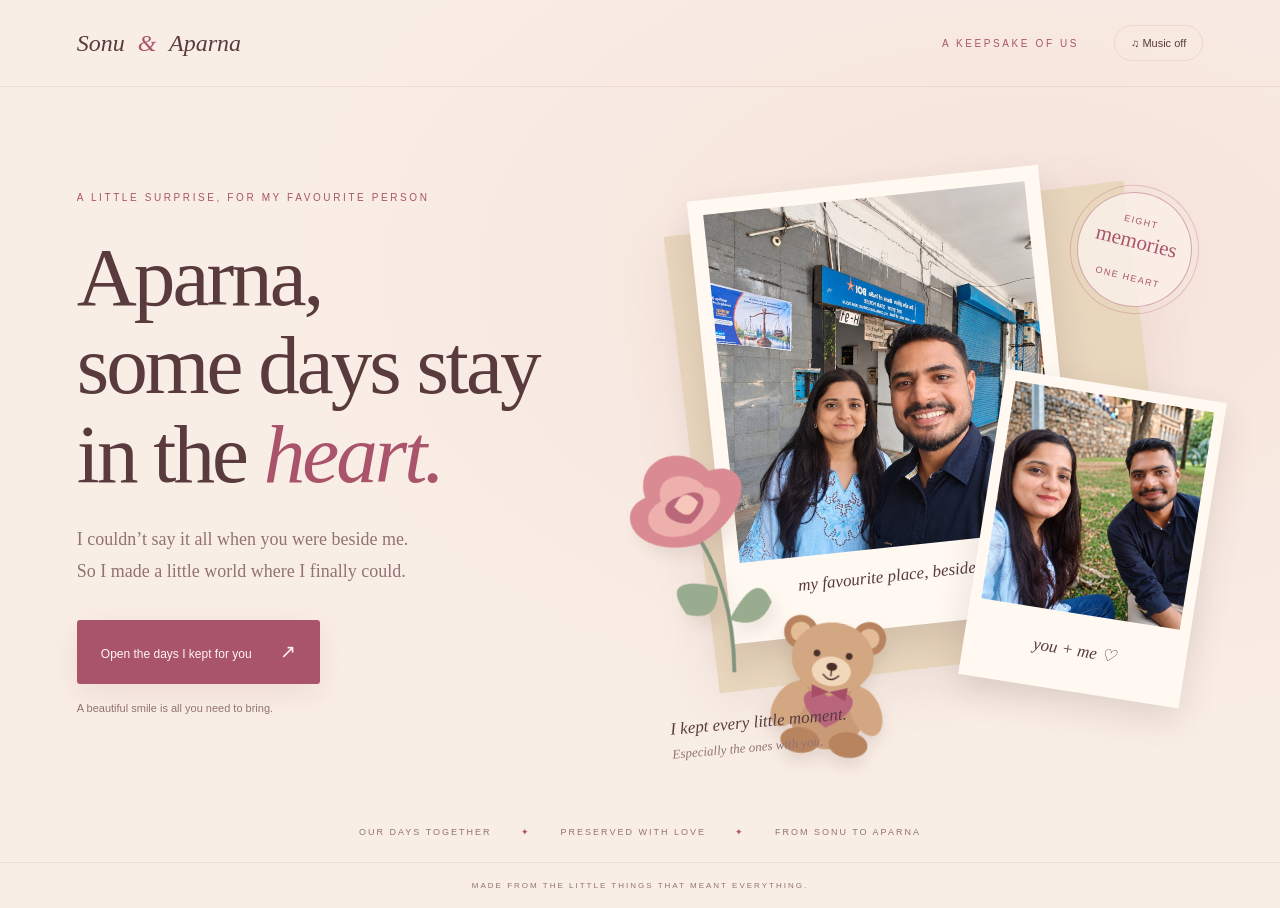
==== commit 99160c40: "Add files via upload" ====
--- a/index.html
+++ b/index.html
@@ -1,12 +1,12 @@
-<!doctype html><html lang="en"><head><meta charset="UTF-8"><meta name="viewport" content="width=device-width,initial-scale=1"><meta name="theme-color" content="#101321"><title>Aparna · Every little moment of us</title><meta name="description" content="Eight memories, one heart. A little world made for Aparna, with love from Sonu."><link rel="stylesheet" href="style.css"></head><body>
-<canvas id="sky" aria-hidden="true"></canvas><div class="ambient" aria-hidden="true"></div><div id="petals" aria-hidden="true"></div>
-<header><a href="#" id="home">S <span>♡</span> A</a><span class="brand">A LITTLE WORLD, JUST FOR YOU</span><button id="music" aria-label="Play background music">♫ Music off</button></header>
-<audio id="song" loop preload="metadata" src="assets/tum-mile.mp3"></audio>
+<!doctype html><html lang="en"><head><meta charset="UTF-8"><meta name="viewport" content="width=device-width,initial-scale=1"><meta name="theme-color" content="#f9eee6"><title>For Aparna · The days I keep in my heart</title><meta name="description" content="A personal memory keepsake, made with love by Sonu."><link rel="stylesheet" href="style.css"></head><body>
+<canvas id="sky" aria-hidden="true"></canvas><div id="petals" aria-hidden="true"></div><audio id="song" loop preload="metadata" src="assets/tum-mile.mp3"></audio>
+<svg class="svg-defs" aria-hidden="true"><defs><symbol id="rose" viewBox="0 0 150 240"><path d="M75 80Q95 150 65 235" fill="none" stroke="#80937d" stroke-width="4"/><path d="M79 146Q24 112 39 162Q68 182 79 146M79 182Q125 141 126 180Q105 204 79 182" fill="#99ac90"/><path d="M75 98C7 90 3 36 40 34C41-9 98-8 111 30C160 32 141 88 75 98" fill="#d98a92"/><path d="M75 85C31 86 21 49 54 43C56 12 94 22 102 45C130 57 100 81 75 85" fill="#edb0ac"/><path d="M75 75C46 65 50 42 75 45C103 41 103 64 75 75" fill="#ba6779"/><path d="M65 53Q82 35 90 57Q74 76 65 53" fill="#f7c7bc"/></symbol><symbol id="teddy" viewBox="0 0 200 230"><ellipse cx="100" cy="158" rx="58" ry="61" fill="#c99a76"/><circle cx="49" cy="49" r="25" fill="#b88460"/><circle cx="151" cy="49" r="25" fill="#b88460"/><circle cx="49" cy="49" r="15" fill="#e4bd97"/><circle cx="151" cy="49" r="15" fill="#e4bd97"/><ellipse cx="100" cy="83" rx="61" ry="53" fill="#d4a783"/><ellipse cx="100" cy="103" rx="29" ry="22" fill="#f1d8bb"/><circle cx="76" cy="78" r="5" fill="#49312a"/><circle cx="124" cy="78" r="5" fill="#49312a"/><ellipse cx="100" cy="96" rx="8" ry="6" fill="#49312a"/><path d="M100 101v9m-12-2q12 14 24 0" fill="none" stroke="#49312a" stroke-width="2"/><ellipse cx="43" cy="157" rx="22" ry="38" transform="rotate(28 43 157)" fill="#d4a783"/><ellipse cx="157" cy="157" rx="22" ry="38" transform="rotate(-28 157 157)" fill="#d4a783"/><ellipse cx="64" cy="209" rx="29" ry="19" fill="#b88460"/><ellipse cx="136" cy="209" rx="29" ry="19" fill="#b88460"/><path d="M100 187C39 151 66 119 100 141C135 119 161 151 100 187" fill="#b9667c"/><path d="M73 125l27 9 27-9-2 20-25-11-25 11z" fill="#a74e66"/></symbol></defs></svg>
+<header><a href="#" id="home">Sonu <span>&</span> Aparna</a><div class="header-right"><span>A KEEPSAKE OF US</span><button id="music">♫ Music off</button></div></header>
 <main>
-<section id="welcome" class="welcome"><div class="intro"><span class="eyebrow">FROM SONU, WITH ALL MY HEART</span><h1>Some moments<br>never really <em>end.</em></h1><p class="lead">Aparna, I kept a little piece of every moment with you.<br>This is where they all live.</p><button class="primary" id="begin">Bring your beautiful smile & open this ♡</button><p class="small">Eight memories. So many unsaid feelings. Only you.</p><div class="tiny-gifts"><button class="gift" data-note="A flower for the girl who made an ordinary day unforgettable.">🌷<span>A flower for you</span></button><button class="gift" data-note="A little hug until I can give you a real one. Imagine my arms around you, just for a moment."><span class="bear">🧸</span><span>A pocket-sized hug</span></button></div></div><div class="cover"><div class="orbit">EVERY LITTLE MOMENT OF US</div><img src="assets/memory-01.jpg" alt="Sonu and Aparna together"><div class="cover-note">You were there.<br><em>That made it beautiful.</em><span>OUR STORY · IN EIGHT LITTLE CHAPTERS</span></div><span class="flower" aria-hidden="true">✿</span></div></section>
-<section id="book" hidden><nav id="chapters" aria-label="Memory chapters"></nav><div class="chapter-top"><span id="number" class="eyebrow"></span><button id="overview">All our memories ↗</button></div><div class="spread"><div class="visual"><div id="photos"></div><p class="handwritten" id="caption"></p><button class="gift chapter-gift" id="secret">✧ A tiny thought I kept for you</button></div><article><span class="eyebrow" id="subtitle"></span><h2 id="title"></h2><div class="reading-tools"><span id="writing-status">A letter from my heart</span><button id="skip">Show full letter</button><button id="pause">Pause writing</button></div><div id="letter" class="letter"></div><div class="page-actions"><button id="prev">← Previous memory</button><button id="next" class="primary">Another little moment →</button></div></article></div></section>
-<section id="gallery" hidden><span class="eyebrow">EVERY ROAD LED TO A MEMORY</span><h2>A little map of <em>us.</em></h2><p>Choose any chapter. Your place in my heart stays the same.</p><div id="memory-grid"></div><button class="primary" id="return">Return to our story ♡</button></section>
-<section id="finale" hidden><span class="eyebrow">EIGHT CHAPTERS LATER, IT IS STILL YOU</span><div class="beating" aria-hidden="true">♥</div><h2>Some words deserve<br>a whole <em>sky.</em></h2><p>You have read what I couldn’t say.<br>Now let me say it a little louder.</p><button class="primary" id="ignite">Light up our sky ✧</button><div id="love" hidden><h1>I love you<br><em>so much, Aparna.</em></h1><p>No matter how far the journey takes me,<br>my favourite place is still beside you.</p><span class="handwritten">Always yours, Sonu ♡</span></div><div class="final-actions"><button id="again">Read our story again ↺</button><button class="gift" data-note="Our next chapter is waiting: another cup of chai, another walk, and your hand in mine.">🧸 One more little surprise</button></div></section>
-</main><footer>THIRTEEN PHOTOGRAPHS · EIGHT MEMORIES · ONE VERY FULL HEART</footer>
-<dialog id="note"><button class="close" id="close-note" aria-label="Close note">×</button><span class="note-flower">🌷</span><span class="eyebrow">JUST BETWEEN US</span><p id="note-text"></p><span class="handwritten">With love, Sonu</span></dialog><dialog id="lightbox"><button class="close" id="close-photo" aria-label="Close photo">×</button><img id="large-photo" alt="Our memory, enlarged"></dialog>
-<script src="data.js"></script><script src="app.js"></script></body></html>
+<section id="welcome"><div class="intro-copy"><span class="eyebrow">A LITTLE SURPRISE, FOR MY FAVOURITE PERSON</span><h1>Aparna,<br>some days stay<br>in the <em>heart.</em></h1><p>I couldn’t say it all when you were beside me.<br>So I made a little world where I finally could.</p><button class="primary" id="begin">Open the days I kept for you <span>↗</span></button><span class="small">A beautiful smile is all you need to bring.</span></div><div class="keepsake"><div class="paper-back"></div><div class="photo-main"><img src="assets/memory-01.jpg" alt="Sonu and Aparna together"><span>my favourite place, beside you.</span></div><div class="photo-small"><img src="assets/memory-13.jpg" alt="A happy memory in the park"><span>you + me ♡</span></div><div class="stamp">EIGHT<br><i>memories</i><br>ONE HEART</div><svg class="cover-rose"><use href="#rose"/></svg><button class="bear-button" id="hug" aria-label="Open a little teddy bear hug"><svg><use href="#teddy"/></svg></button><div class="scribble">I kept every little moment.<br><span>Especially the ones with you.</span></div></div><div class="bottom-note">OUR DAYS TOGETHER <span>✦</span> PRESERVED WITH LOVE <span>✦</span> FROM SONU TO APARNA</div></section>
+<section id="story" hidden><div class="story-head"><span id="chapter-num" class="eyebrow"></span><nav id="dots" aria-label="Choose a memory"></nav><button id="all">Our memory album ↗</button></div><div class="scene"><div class="scene-art"><span class="scene-place" id="place"></span><div id="scene-photos"></div><div class="ribbon" id="ribbon"></div><svg class="scene-rose"><use href="#rose"/></svg><span class="scene-date">a moment I never want to forget.</span></div><div class="scene-copy"><span class="eyebrow" id="subtitle"></span><h2 id="title"></h2><p class="scene-quote" id="quote"></p><div class="ink-divider">✦</div><p class="invitation">There is a whole letter behind this memory.<br>Everything I felt. Everything I couldn’t say.</p><button class="primary" id="read">Read what my heart remembers <span>♡</span></button><button class="secret" id="secret">P.S. I kept a tiny surprise here for you…</button></div></div><div class="story-foot"><button id="prev">← The moment before</button><span id="progress"></span><button class="next" id="next">The next little memory →</button></div></section>
+<section id="album" hidden><span class="eyebrow">THE DAYS I KEEP COMING BACK TO</span><h2>Our little <em>memory album.</em></h2><p>Some photographs. A thousand feelings.</p><div id="album-grid"></div><button id="back" class="primary">Back to our journey ♡</button></section>
+<section id="finale" hidden><div id="before-fire"><span class="eyebrow">ONE LAST THING, APARNA…</span><div class="heart">♥</div><h2>I saved the biggest<br>feeling for <em>last.</em></h2><p>Eight memories were never going to be enough<br>to tell you how much you mean to me.</p><button id="ignite" class="primary">Make a wish & light up the sky ✦</button></div><div id="love" hidden><span class="eyebrow">IF MY HEART COULD WRITE ACROSS THE SKY</span><h1>I love you<br><em>so much, Aparna.</em></h1><p>Every road. Every cup of chai. Every little moment.<br>Beautiful, because you were there.</p><div class="final-photo"><img src="assets/memory-12.jpg" alt="Together, Sonu and Aparna"><span>Our next chapter is still waiting for us.</span></div><span class="signature">Always yours, Sonu</span><div class="final-buttons"><button id="replay">More fireworks ✦</button><button id="again">Keep our story close ↺</button></div></div></section>
+</main><footer>MADE FROM THE LITTLE THINGS THAT MEANT EVERYTHING.</footer>
+<dialog id="letter-modal"><div class="letter-top"><span class="eyebrow" id="letter-number"></span><button id="close-letter" class="close" aria-label="Close letter">×</button></div><h2 id="letter-title"></h2><div class="letter-tools"><span id="status">A letter from my heart…</span><button id="pause">Pause</button><button id="skip">Read all now</button></div><div id="letter-text"></div><div class="letter-bottom"><span class="signature">With love, Sonu ♡</span><button id="finish-letter">Back to our memory →</button></div></dialog>
+<dialog id="note"><button id="close-note" class="close" aria-label="Close surprise">×</button><svg class="note-bear"><use href="#teddy"/></svg><span class="eyebrow">A LITTLE SOMETHING, JUST FOR YOU</span><p id="note-text"></p><span class="signature">All my love, Sonu</span></dialog><dialog id="lightbox"><button id="close-photo" class="close" aria-label="Close photo">×</button><img id="large-photo" alt="Our memory enlarged"></dialog><script src="data.js"></script><script src="app.js"></script></body></html>
--- a/style.css
+++ b/style.css
@@ -1 +1 @@
-:root{--bg:#101321;--ink:#f4eae4;--muted:#c4b8bd;--rose:#e8b4b4;--gold:#d9bd91}*{box-sizing:border-box}html{scroll-behavior:smooth}body{margin:0;background:var(--bg);color:var(--ink);font:16px/1.7 Georgia,serif;overflow-x:hidden}button,a{-webkit-tap-highlight-color:transparent}button{cursor:pointer;font:12px/1.5 system-ui,sans-serif;border:1px solid #ffffff29;background:#ffffff08;color:var(--ink);border-radius:30px;padding:12px 19px;transition:background .25s,transform .25s}button:hover{background:#ffffff16;transform:translateY(-2px)}button:focus-visible,a:focus-visible{outline:3px solid var(--gold);outline-offset:5px}button:disabled{opacity:.35;cursor:default}a{color:inherit;text-decoration:none}[hidden]{display:none!important}#sky{position:fixed;inset:0;pointer-events:none;z-index:0}.ambient{position:fixed;inset:0;background:radial-gradient(ellipse at 85% 20%,#af647022,transparent 50%),radial-gradient(ellipse at 10% 90%,#82709d18,transparent 50%);pointer-events:none}header,main,footer{position:relative;z-index:1}header{max-width:1380px;margin:auto;padding:25px 5%;display:flex;align-items:center;justify-content:space-between;gap:20px}header a{font-size:25px;letter-spacing:4px}header a span{color:var(--rose)}.brand,.eyebrow{font:10px/1.8 system-ui,sans-serif;letter-spacing:3px;color:var(--gold)}main{max-width:1320px;margin:auto;padding:28px 5% 50px}.welcome{min-height:76vh;display:grid;grid-template-columns:1.1fr 1fr;gap:65px;align-items:center}.intro{animation:arrive 1.2s both}h1{font-size:clamp(43px,5.2vw,76px);font-weight:400;line-height:1.13;letter-spacing:-2px;margin:25px 0}em{color:var(--rose);font-weight:400}h2{font-size:clamp(32px,3.5vw,49px);line-height:1.2;font-weight:400;margin:18px 0 26px}.lead{color:var(--muted);font-size:17px;margin-bottom:32px}.primary{background:linear-gradient(110deg,#edc8b8,#dcadbb);color:#30242b;border:0;padding:16px 24px;box-shadow:0 6px 35px #d6a5b51a}.primary:hover{background:#f1d7ca}.small{font:11px system-ui;color:var(--muted);margin:18px 0}.tiny-gifts{display:flex;gap:20px;margin-top:35px}.gift{background:none;border:0;font-size:27px;padding:5px 10px}.gift span:not(.bear){display:block;font:10px system-ui;color:var(--muted);margin-top:7px}.bear{display:inline-block;animation:sway 4s ease-in-out infinite}.cover{position:relative;padding:20px 22px 50px;max-width:480px;margin:auto;animation:arrive 1.4s both;transform:rotate(3deg);border:1px solid #dfbaa838;background:linear-gradient(145deg,#262738,#181c2e);box-shadow:0 25px 80px #0007}.cover img{width:100%;height:420px;object-fit:cover;object-position:center 40%;display:block;border-radius:130px 130px 3px 3px}.orbit{font:9px system-ui;letter-spacing:3px;color:var(--gold);text-align:center;padding-bottom:17px}.cover-note{font-size:25px;line-height:1.3;padding:22px 8px 0}.cover-note span{display:block;font:8px system-ui;letter-spacing:2px;margin-top:18px;color:var(--muted)}.flower{position:absolute;right:-18px;bottom:45px;color:var(--rose);font-size:95px;text-shadow:0 0 30px #e8b4b455;animation:sway 6s infinite}footer{text-align:center;font:8px system-ui;letter-spacing:2px;color:#aa9ca8;padding:25px}#chapters{display:flex;justify-content:center;gap:14px;flex-wrap:wrap;margin-bottom:35px}#chapters button{width:37px;height:37px;padding:0;border-radius:50%;color:var(--muted)}#chapters button.active{background:var(--rose);color:var(--bg);box-shadow:0 0 25px #e8b4b438}.chapter-top{display:flex;justify-content:space-between;align-items:center;margin-bottom:24px}.spread{display:grid;grid-template-columns:.9fr 1.1fr;gap:70px;animation:arrive .65s both}.visual{align-self:start;position:sticky;top:25px}#photos{display:grid;gap:22px}#photos.two{grid-template-columns:1fr 1fr;align-items:start}figure{margin:0;background:#eee0d3;padding:9px 9px 30px;box-shadow:0 15px 35px #0004;transform:rotate(-2deg);transition:transform .4s}figure:nth-child(2){transform:rotate(4deg);margin-top:48px}figure:hover{transform:rotate(0) scale(1.025)}figure button{display:block;border:0;padding:0;border-radius:0;width:100%;background:none}figure img{width:100%;max-height:470px;object-fit:contain;display:block;background:#1c1e2b}figure figcaption{color:#64545c;font:10px system-ui;text-align:center;margin-top:12px;letter-spacing:1px}.handwritten{font-style:italic;color:var(--rose);font-size:23px;line-height:1.45;text-align:center}.chapter-gift{font:11px system-ui;display:block;margin:25px auto;color:var(--gold);border:1px dashed #ddbe9438;padding:15px}.reading-tools{display:flex;flex-wrap:wrap;align-items:center;gap:10px;padding-bottom:18px;border-bottom:1px solid #ffffff15;font:10px system-ui;color:var(--muted)}.reading-tools button{font-size:10px;padding:5px 10px}.letter{white-space:pre-wrap;font-size:17px;line-height:1.95;margin:25px 0;min-height:190px;color:#e0d3d7}.letter.typing:after{content:'│';color:var(--rose);animation:blink 1s infinite}.page-actions{display:flex;justify-content:space-between;gap:12px;padding-top:20px;border-top:1px solid #ffffff15}#gallery{text-align:center}#memory-grid{display:grid;grid-template-columns:repeat(4,1fr);gap:20px;margin:35px 0}#memory-grid button{border-radius:7px;padding:10px;text-align:left}#memory-grid img{width:100%;height:180px;object-fit:cover;border-radius:3px}#memory-grid span{display:block;margin-top:12px;font:10px system-ui;color:var(--gold)}#memory-grid strong{display:block;font:19px Georgia;margin:10px 0;font-weight:400}#finale{text-align:center;min-height:75vh;padding:30px 0}#finale>p,#love p{color:var(--muted)}.beating{font-size:70px;color:var(--rose);text-shadow:0 0 45px #ed89ab60;animation:beat 1.8s infinite;margin:15px}#love{animation:arrive 1s both}#love h1{font-size:clamp(42px,6vw,83px)}.final-actions{display:flex;align-items:center;justify-content:center;gap:20px;margin-top:40px;flex-wrap:wrap}.final-actions .gift{font-size:12px}dialog{border:1px solid #e8b4b450;color:var(--ink);background:#202335;max-width:440px;width:90%;padding:45px 35px;text-align:center;border-radius:15px;box-shadow:0 0 100px #dcacb522}dialog::backdrop{background:#080916dc;backdrop-filter:blur(9px)}dialog p{font-size:23px;line-height:1.55}.note-flower{display:block;font-size:45px;margin-bottom:20px}.close{position:absolute;right:10px;top:10px;font-size:23px;border:0;padding:0 12px}#lightbox{max-width:1000px;padding:40px 12px 12px}#lightbox img{max-width:100%;max-height:80vh;object-fit:contain}.petal{position:fixed;top:-40px;color:#e5adaaaa;pointer-events:none;z-index:0;animation:fall linear forwards}@keyframes arrive{from{opacity:0;translate:0 20px}to{opacity:1;translate:0 0}}@keyframes sway{50%{rotate:8deg;translate:0 -6px}}@keyframes beat{50%{scale:1.12}}@keyframes blink{50%{opacity:0}}@keyframes fall{to{transform:translate(90px,110vh) rotate(270deg)}}@media(max-width:850px){.welcome{gap:35px}.cover img{height:330px}.spread{gap:30px}#memory-grid{grid-template-columns:repeat(2,1fr)}.brand{display:none}}@media(max-width:620px){header{padding:18px 6%}main{padding:20px 6%}.welcome{grid-template-columns:1fr;gap:40px;text-align:center}.cover{max-width:340px;order:-1;padding:14px 15px 28px}.cover img{height:240px}.cover-note{font-size:20px;text-align:left}.cover-note span{font-size:7px}.flower{font-size:70px}.tiny-gifts{justify-content:center}h1{margin:18px 0;letter-spacing:-1px}.lead{font-size:15px}.spread{grid-template-columns:1fr;gap:20px}.visual{position:static}#photos{max-width:400px;margin:auto}#photos.two img{max-height:250px}figure img{max-height:330px}.letter{font-size:16px;line-height:1.9}#chapters{gap:9px}.chapter-top{gap:10px}.chapter-top .eyebrow{letter-spacing:1px;font-size:9px}.page-actions button{font-size:10px;padding:13px}.cover .orbit{font-size:8px}.tiny-gifts{margin-top:25px}.reading-tools{gap:8px}#memory-grid img{height:150px}}@media(prefers-reduced-motion:reduce){*{animation:none!important;scroll-behavior:auto!important;transition:none!important}}
+:root{--cream:#f9eee6;--paper:#fff9f2;--ink:#593b3e;--muted:#927274;--rose:#a9546b;--line:#b982842b}*{box-sizing:border-box}body{margin:0;background:var(--cream);color:var(--ink);font:16px/1.6 Georgia,'Times New Roman',serif;overflow-x:hidden;background-image:radial-gradient(ellipse at 80% 30%,#e8b5ad33,transparent 55%)}button,a{-webkit-tap-highlight-color:transparent}button{cursor:pointer;border:0;background:none;color:var(--ink);font:12px/1.5 Arial,sans-serif;padding:12px 18px;transition:transform .25s,background .25s}button:hover{transform:translateY(-2px)}button:disabled{opacity:.3;cursor:default}button:focus-visible,a:focus-visible{outline:3px solid #a9546b;outline-offset:5px}a{color:inherit;text-decoration:none}[hidden]{display:none!important}.svg-defs{position:absolute;width:0;height:0;overflow:hidden}#sky{position:fixed;inset:0;pointer-events:none;z-index:5}header{position:relative;z-index:7;display:flex;justify-content:space-between;align-items:center;padding:24px 6%;border-bottom:1px solid var(--line)}header a{font-size:24px;font-style:italic}header a span{color:var(--rose);margin:0 7px}.header-right{display:flex;align-items:center;gap:35px}.header-right>span,.eyebrow{font:10px/1.7 Arial,sans-serif;letter-spacing:2.6px;color:var(--rose)}#music{border:1px solid var(--line);border-radius:30px;font-size:11px;padding:9px 16px}main{position:relative;z-index:2;max-width:1500px;margin:auto;padding:0 6%}.primary{background:var(--rose);color:#fff6ee;padding:18px 24px;border-radius:3px;box-shadow:0 9px 30px #a9546b20;text-align:left}.primary span{margin-left:25px;font-size:19px}.primary:hover{background:#90455b}#welcome{display:grid;grid-template-columns:1fr 1fr;align-items:center;gap:40px;min-height:calc(100svh - 125px);position:relative;padding:65px 0 100px}.intro-copy{animation:reveal 1s both}h1{font-size:clamp(54px,6.5vw,94px);font-weight:400;letter-spacing:-3px;line-height:1.06;margin:25px 0}em{font-weight:400;color:var(--rose)}.intro-copy p{font-size:18px;color:var(--muted);line-height:1.8;margin:25px 0 32px}.small{display:block;font:11px Arial;margin:18px 0;color:var(--muted)}.keepsake{height:600px;position:relative;max-width:600px;width:100%;margin:auto;animation:reveal 1.3s both}.paper-back{position:absolute;inset:50px 50px 90px 30px;background:#e8d6bd;rotate:-7deg;box-shadow:0 15px 60px #63363313}.photo-main{position:absolute;width:65%;left:9%;top:25px;padding:15px 15px 38px;background:var(--paper);rotate:-6deg;box-shadow:0 16px 35px #54373a25}.photo-main img{width:100%;height:350px;object-fit:cover;object-position:center 30%;display:block}.photo-main span,.photo-small span{display:block;font-style:italic;text-align:center;margin-top:15px;font-size:17px}.photo-small{position:absolute;width:41%;right:0;bottom:65px;padding:11px 11px 28px;background:var(--paper);rotate:9deg;box-shadow:0 13px 35px #54373a25}.photo-small img{width:100%;height:220px;object-fit:cover}.stamp{position:absolute;right:2%;top:35px;width:115px;height:115px;display:flex;flex-direction:column;align-items:center;justify-content:center;border:1px solid #a9546b77;outline:1px solid #a9546b44;outline-offset:6px;border-radius:50%;rotate:14deg;color:var(--rose);font:9px/1.8 Arial;letter-spacing:1.5px;background:#f9eee6e8}.stamp i{font:21px Georgia;letter-spacing:0}.cover-rose{position:absolute;left:-5%;bottom:75px;width:145px;height:235px;rotate:-20deg;filter:drop-shadow(3px 12px 7px #805c461c);animation:sway 6s infinite}.bear-button{position:absolute;left:19%;bottom:0;width:135px;height:155px;rotate:6deg;padding:0;animation:sway 7s infinite}.bear-button svg{width:100%;height:100%;filter:drop-shadow(0 10px 8px #66423922)}.scribble{position:absolute;left:2%;bottom:0;font:17px/1.4 Georgia;font-style:italic;rotate:-5deg}.scribble span{font-size:13px;color:var(--muted)}.bottom-note{position:absolute;bottom:25px;left:0;width:100%;text-align:center;font:9px Arial;letter-spacing:2px;color:var(--muted)}.bottom-note span{margin:0 25px;color:var(--rose)}footer{position:relative;text-align:center;padding:18px;font:8px Arial;letter-spacing:2px;color:var(--muted);border-top:1px solid var(--line)}.story-head{display:flex;justify-content:space-between;align-items:center;padding:24px 0;border-bottom:1px solid var(--line);gap:12px}.story-head>button{font-size:11px;padding-right:0}#dots{display:flex;gap:7px}#dots button{border:1px solid var(--line);border-radius:50%;width:29px;height:29px;padding:0;font:10px Arial}#dots button.active{background:var(--rose);color:white}.scene{display:grid;grid-template-columns:1.08fr 1fr;gap:8%;align-items:center;min-height:70vh;padding:60px 0 45px;animation:reveal .7s both}.scene-art{position:relative;min-height:480px;display:flex;align-items:center;justify-content:center;background:radial-gradient(ellipse,#eed5c77a,transparent 70%)}.scene-place{position:absolute;left:0;top:-18px;font:11px Arial;letter-spacing:3px;color:var(--muted)}#scene-photos{position:relative;width:90%;display:grid;gap:15px}#scene-photos figure{padding:12px 12px 35px;background:var(--paper);box-shadow:0 17px 40px #784d4824;rotate:-4deg;margin:0;transition:transform .4s}#scene-photos figure button{display:block;width:100%;padding:0}#scene-photos img{width:100%;height:370px;object-fit:contain;background:#ead9d0;display:block}#scene-photos figure figcaption{text-align:center;font:italic 16px Georgia;margin-top:17px}#scene-photos.two{grid-template-columns:1fr 1fr}#scene-photos.two img{height:300px}#scene-photos.two figure:nth-child(2){rotate:7deg;translate:0 45px}#scene-photos figure:hover{transform:scale(1.025)}.scene-rose{position:absolute;bottom:-20px;left:-25px;width:100px;height:165px;rotate:22deg;pointer-events:none}.ribbon{position:absolute;top:10px;right:-5px;rotate:8deg;background:#a9546b;color:#fff7ee;padding:12px 22px;font:italic 15px Georgia;max-width:240px;box-shadow:0 5px 15px #593b3e22}.scene-date{position:absolute;bottom:-38px;font:italic 15px Georgia;color:var(--muted)}h2{font-size:clamp(35px,4.3vw,62px);font-weight:400;line-height:1.13;letter-spacing:-1.6px;margin:20px 0 24px}.scene-quote{font:italic 22px/1.55 Georgia;color:var(--rose);max-width:440px}.ink-divider{color:var(--rose);margin:25px 0;display:flex;align-items:center;gap:15px}.ink-divider:after{content:'';height:1px;background:var(--line);width:150px}.invitation{font-size:14px;color:var(--muted);margin-bottom:25px}.secret{display:block;font:italic 13px Georgia;color:var(--rose);padding:22px 0}.story-foot{display:flex;justify-content:space-between;align-items:center;border-top:1px solid var(--line);padding:20px 0}#progress{font:10px Arial;letter-spacing:2px;color:var(--muted)}.next{border:1px solid var(--rose);color:var(--rose);border-radius:3px}.story-foot button{font-size:11px}#album{text-align:center;padding:50px 0}#album>p{color:var(--muted)}#album-grid{display:grid;grid-template-columns:repeat(4,1fr);gap:25px;margin:40px 0}#album-grid button{padding:11px 11px 25px;background:var(--paper);box-shadow:0 10px 25px #54373a15;rotate:-2deg;text-align:left}#album-grid button:nth-child(even){rotate:2deg}#album-grid img{width:100%;height:200px;object-fit:cover}#album-grid span{display:block;font:9px Arial;letter-spacing:2px;color:var(--rose);margin-top:13px}#album-grid strong{display:block;font:19px/1.3 Georgia;margin-top:10px;font-weight:400}dialog{color:var(--ink);border:0;background:var(--paper);box-shadow:0 30px 100px #32202c55;padding:40px;width:90%;max-width:500px}dialog::backdrop{background:#453034b3;backdrop-filter:blur(10px)}.close{font-size:30px;line-height:1;padding:4px 10px;position:absolute;top:12px;right:12px}#letter-modal{max-width:750px;max-height:88svh;overflow-y:auto;border-top:5px solid var(--rose);background-image:linear-gradient(90deg,#af7a7a08,transparent 15%)}.letter-top{padding-right:25px}#letter-modal h2{font-size:39px;margin:23px 0}#letter-text{white-space:pre-wrap;font:18px/1.95 Georgia;min-height:100px}.letter-tools{display:flex;flex-wrap:wrap;gap:12px;align-items:center;border-top:1px solid var(--line);border-bottom:1px solid var(--line);padding:8px 0;margin-bottom:25px;font:10px Arial;color:var(--muted)}.letter-tools span{margin-right:auto}.letter-tools button{font-size:10px;padding:5px 10px;background:#a9546b0b}.typing:after{content:'│';color:var(--rose);animation:blink 1s infinite}.letter-bottom{display:flex;justify-content:space-between;gap:20px;align-items:center;border-top:1px solid var(--line);margin-top:25px;padding-top:25px}.signature{font:italic 23px Georgia;color:var(--rose)}#note{text-align:center}#note p{font:23px/1.6 Georgia}#note .eyebrow{display:block}.note-bear{width:115px;height:140px}#lightbox{max-width:1000px;padding:42px 12px 12px;background:#f9eee6}#lightbox img{max-width:100%;max-height:80svh;display:block;margin:auto;object-fit:contain}#finale{text-align:center;padding:50px 0;min-height:80svh}#finale p{color:var(--muted);font-size:18px}.heart{color:var(--rose);font-size:85px;animation:beat 1.8s infinite;text-shadow:0 10px 35px #b75e7520}.final-photo{width:270px;padding:12px 12px 30px;rotate:-4deg;background:var(--paper);box-shadow:0 15px 50px #784d4824;margin:30px auto}.final-photo img{width:100%;height:200px;object-fit:cover}.final-photo span{display:block;font:italic 13px Georgia;margin-top:12px}.final-buttons{display:flex;justify-content:center;gap:15px;margin-top:30px}.final-buttons button{border:1px solid var(--line)}body.celebrating{background:#19152c;color:#fff1df;transition:background 1s,color 1s}body.celebrating header,body.celebrating footer{border-color:#ffffff20}body.celebrating #finale p,body.celebrating .small{color:#d4bcca}body.celebrating #love em{color:#f0b8c4}body.celebrating .eyebrow,body.celebrating .signature{color:#edc397}body.celebrating button,body.celebrating header a{color:#fff1df}body.celebrating .final-photo{color:var(--ink)}#love{animation:reveal 1s both}.petal{position:fixed;top:-30px;width:12px;height:19px;border-radius:90% 0 90% 0;background:#d79a9d66;pointer-events:none;z-index:1;animation:fall linear forwards}@keyframes reveal{from{opacity:0;translate:0 25px}to{opacity:1;translate:0 0}}@keyframes sway{50%{transform:rotate(5deg) translateY(-4px)}}@keyframes beat{50%{scale:1.1}}@keyframes blink{50%{opacity:0}}@keyframes fall{to{transform:translate(100px,110vh) rotate(450deg)}}@media(min-width:1600px){#welcome{min-height:850px}}@media(max-width:1000px){.keepsake{height:510px}.photo-main img{height:290px}.photo-small img{height:180px}.stamp{width:90px;height:90px}.cover-rose{width:120px}.bear-button{left:23%;width:110px}.scribble{font-size:14px}.scene{gap:5%}.scene-art{min-height:430px}#scene-photos.two img{height:250px}#album-grid{grid-template-columns:repeat(2,1fr)}}@media(max-width:650px){header{padding:18px 6%}header a{font-size:20px}.header-right>span{display:none}main{padding:0 6%}#welcome{grid-template-columns:1fr;padding:28px 0 85px;gap:25px}.keepsake{height:390px;order:-1;max-width:380px}.photo-main{top:10px;left:10%;padding:9px 9px 25px}.photo-main img{height:230px}.photo-main span{font-size:12px;margin-top:10px}.paper-back{inset:35px 35px 50px 20px}.photo-small{bottom:45px;right:0;padding:8px 8px 19px}.photo-small img{height:140px}.photo-small span{font-size:12px;margin-top:8px}.stamp{top:15px;right:0;width:75px;height:75px;font-size:7px}.stamp i{font-size:15px}.cover-rose{bottom:55px;left:-3%;height:140px;width:90px}.bear-button{height:105px;width:90px;left:29%;bottom:-5px}.scribble{font-size:12px;bottom:5px}.scribble span{font-size:10px}.intro-copy{text-align:center}.intro-copy h1{font-size:58px;letter-spacing:-2px}.intro-copy p{font-size:15px;margin:20px 0}.eyebrow{font-size:8px;letter-spacing:2px}.primary{font-size:11px;padding:16px 20px}.bottom-note{font-size:7px;letter-spacing:1px;bottom:22px}.bottom-note span{margin:0 9px}.story-head{flex-wrap:wrap;padding:15px 0;gap:12px}.story-head>button{font-size:10px}#dots{order:3;width:100%;justify-content:center;gap:12px}.scene{grid-template-columns:1fr;padding:35px 0 10px;gap:40px}.scene-art{min-height:350px;max-width:440px;width:100%;margin:auto}.scene-place{font-size:9px;top:-12px}#scene-photos img{height:280px}#scene-photos.two img{height:220px}#scene-photos figure{padding:8px 8px 24px}#scene-photos figure figcaption{font-size:12px;margin-top:10px}.ribbon{top:-5px;font-size:12px;padding:9px 14px;max-width:190px}.scene-date{bottom:-28px;font-size:12px}.scene-rose{height:115px;width:75px;left:-15px;bottom:-10px}.scene-copy{text-align:center}.scene-copy h2{font-size:44px}.scene-quote{font-size:20px;margin:20px auto}.ink-divider{justify-content:center}.ink-divider:after{display:none}.invitation{font-size:13px}.secret{margin:auto}.story-foot{gap:8px;flex-wrap:wrap;padding:20px 0}.story-foot button{font-size:10px;padding:10px 12px}#progress{font-size:8px;letter-spacing:0}#album-grid{gap:17px}#album-grid img{height:155px}#album-grid strong{font-size:16px}dialog{padding:25px}#letter-modal h2{font-size:31px}#letter-text{font-size:16px;line-height:1.9}.letter-bottom{flex-wrap:wrap}.signature{font-size:20px}#finale h2{font-size:44px}#love h1{font-size:53px;letter-spacing:-1px}#finale p{font-size:15px}}@media(prefers-reduced-motion:reduce){*{animation:none!important;transition:none!important;scroll-behavior:auto!important}}
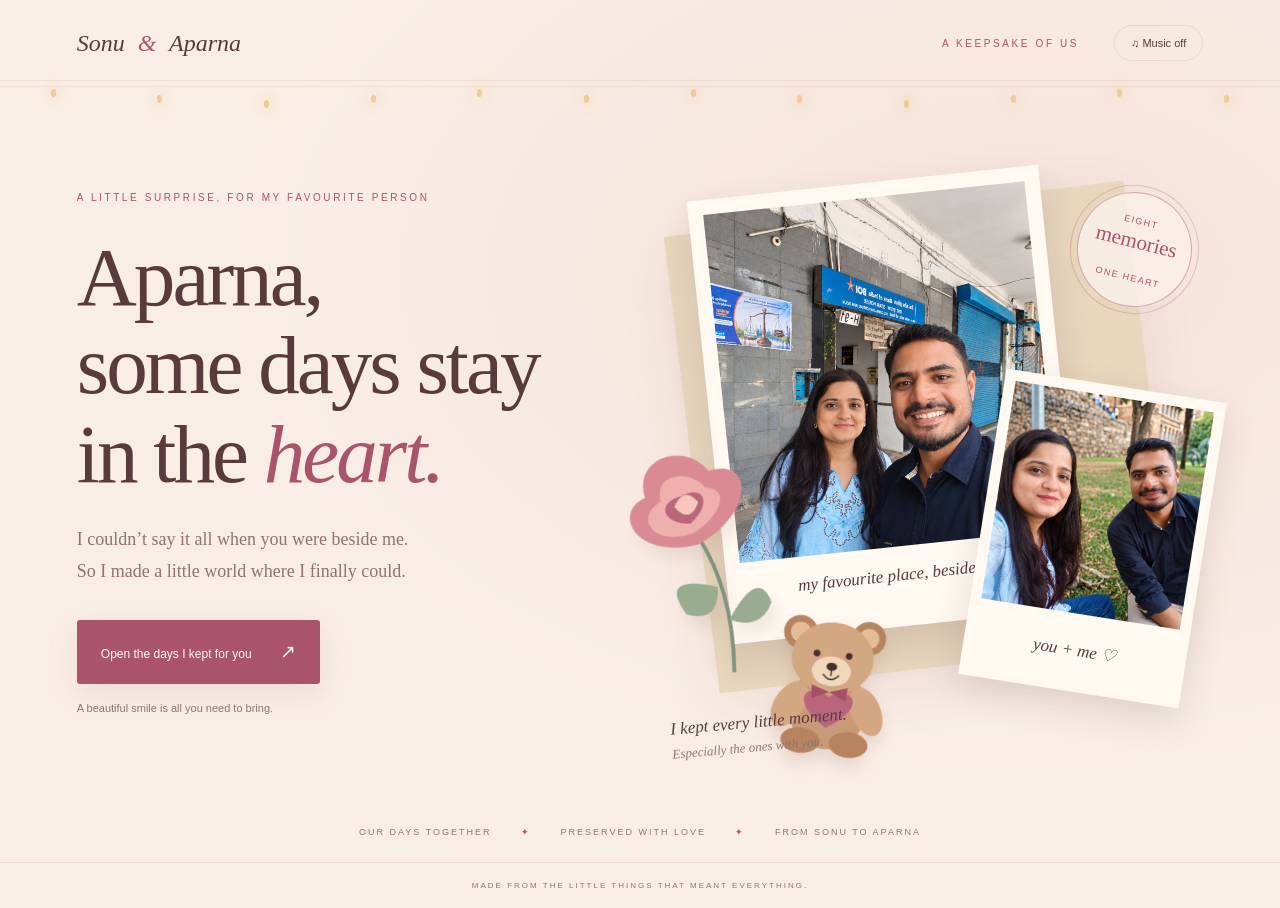
==== commit 17ff2ed3: "Add files via upload" ====
--- a/index.html
+++ b/index.html
@@ -1,12 +1,15 @@
 <!doctype html><html lang="en"><head><meta charset="UTF-8"><meta name="viewport" content="width=device-width,initial-scale=1"><meta name="theme-color" content="#f9eee6"><title>For Aparna · The days I keep in my heart</title><meta name="description" content="A personal memory keepsake, made with love by Sonu."><link rel="stylesheet" href="style.css"></head><body>
-<canvas id="sky" aria-hidden="true"></canvas><div id="petals" aria-hidden="true"></div><audio id="song" loop preload="metadata" src="assets/tum-mile.mp3"></audio>
-<svg class="svg-defs" aria-hidden="true"><defs><symbol id="rose" viewBox="0 0 150 240"><path d="M75 80Q95 150 65 235" fill="none" stroke="#80937d" stroke-width="4"/><path d="M79 146Q24 112 39 162Q68 182 79 146M79 182Q125 141 126 180Q105 204 79 182" fill="#99ac90"/><path d="M75 98C7 90 3 36 40 34C41-9 98-8 111 30C160 32 141 88 75 98" fill="#d98a92"/><path d="M75 85C31 86 21 49 54 43C56 12 94 22 102 45C130 57 100 81 75 85" fill="#edb0ac"/><path d="M75 75C46 65 50 42 75 45C103 41 103 64 75 75" fill="#ba6779"/><path d="M65 53Q82 35 90 57Q74 76 65 53" fill="#f7c7bc"/></symbol><symbol id="teddy" viewBox="0 0 200 230"><ellipse cx="100" cy="158" rx="58" ry="61" fill="#c99a76"/><circle cx="49" cy="49" r="25" fill="#b88460"/><circle cx="151" cy="49" r="25" fill="#b88460"/><circle cx="49" cy="49" r="15" fill="#e4bd97"/><circle cx="151" cy="49" r="15" fill="#e4bd97"/><ellipse cx="100" cy="83" rx="61" ry="53" fill="#d4a783"/><ellipse cx="100" cy="103" rx="29" ry="22" fill="#f1d8bb"/><circle cx="76" cy="78" r="5" fill="#49312a"/><circle cx="124" cy="78" r="5" fill="#49312a"/><ellipse cx="100" cy="96" rx="8" ry="6" fill="#49312a"/><path d="M100 101v9m-12-2q12 14 24 0" fill="none" stroke="#49312a" stroke-width="2"/><ellipse cx="43" cy="157" rx="22" ry="38" transform="rotate(28 43 157)" fill="#d4a783"/><ellipse cx="157" cy="157" rx="22" ry="38" transform="rotate(-28 157 157)" fill="#d4a783"/><ellipse cx="64" cy="209" rx="29" ry="19" fill="#b88460"/><ellipse cx="136" cy="209" rx="29" ry="19" fill="#b88460"/><path d="M100 187C39 151 66 119 100 141C135 119 161 151 100 187" fill="#b9667c"/><path d="M73 125l27 9 27-9-2 20-25-11-25 11z" fill="#a74e66"/></symbol></defs></svg>
+<canvas id="sky" aria-hidden="true"></canvas><div id="petals" aria-hidden="true"></div><div class="fairy-lights" aria-hidden="true"><i></i><i></i><i></i><i></i><i></i><i></i><i></i><i></i><i></i><i></i><i></i><i></i></div><audio id="song" loop preload="metadata" src="assets/tum-mile.mp3"></audio>
+<svg class="svg-defs" aria-hidden="true"><defs><symbol id="rose" viewBox="0 0 150 240"><path d="M75 80Q95 150 65 235" fill="none" stroke="#80937d" stroke-width="4"/><path d="M79 146Q24 112 39 162Q68 182 79 146M79 182Q125 141 126 180Q105 204 79 182" fill="#99ac90"/><path d="M75 98C7 90 3 36 40 34C41-9 98-8 111 30C160 32 141 88 75 98" fill="#d98a92"/><path d="M75 85C31 86 21 49 54 43C56 12 94 22 102 45C130 57 100 81 75 85" fill="#edb0ac"/><path d="M75 75C46 65 50 42 75 45C103 41 103 64 75 75" fill="#ba6779"/><path d="M65 53Q82 35 90 57Q74 76 65 53" fill="#f7c7bc"/></symbol><symbol id="teddy" viewBox="0 0 200 230"><ellipse cx="100" cy="158" rx="58" ry="61" fill="#c99a76"/><circle cx="49" cy="49" r="25" fill="#b88460"/><circle cx="151" cy="49" r="25" fill="#b88460"/><circle cx="49" cy="49" r="15" fill="#e4bd97"/><circle cx="151" cy="49" r="15" fill="#e4bd97"/><ellipse cx="100" cy="83" rx="61" ry="53" fill="#d4a783"/><ellipse cx="100" cy="103" rx="29" ry="22" fill="#f1d8bb"/><circle cx="76" cy="78" r="5" fill="#49312a"/><circle cx="124" cy="78" r="5" fill="#49312a"/><ellipse cx="100" cy="96" rx="8" ry="6" fill="#49312a"/><path d="M100 101v9m-12-2q12 14 24 0" fill="none" stroke="#49312a" stroke-width="2"/><ellipse cx="43" cy="157" rx="22" ry="38" transform="rotate(28 43 157)" fill="#d4a783"/><ellipse cx="157" cy="157" rx="22" ry="38" transform="rotate(-28 157 157)" fill="#d4a783"/><ellipse cx="64" cy="209" rx="29" ry="19" fill="#b88460"/><ellipse cx="136" cy="209" rx="29" ry="19" fill="#b88460"/><path d="M100 187C39 151 66 119 100 141C135 119 161 151 100 187" fill="#b9667c"/><path d="M73 125l27 9 27-9-2 20-25-11-25 11z" fill="#a74e66"/></symbol><symbol id="chai" viewBox="0 0 200 170"><path d="M37 73h95v43q0 39-48 39t-47-39z" fill="#edc6b3" stroke="#b37870" stroke-width="3"/><path d="M132 83h12q37 0 18 35q-11 16-30 9" fill="none" stroke="#b37870" stroke-width="6"/><ellipse cx="85" cy="73" rx="48" ry="11" fill="#ad7860"/><path class="steam" d="M62 53q-17-17 0-33M88 49q-17-17 0-33M113 54q-17-17 0-33" fill="none" stroke="#ba8d7c" stroke-width="3" stroke-linecap="round"/><path d="M19 155h140" stroke="#c9a494" stroke-width="3"/><path d="M84 128C61 114 72 103 84 112C98 102 107 114 84 128" fill="#a9546b"/></symbol><symbol id="moonwalk" viewBox="0 0 200 170"><circle cx="140" cy="42" r="22" fill="#ecd1a5"/><circle cx="150" cy="34" r="20" fill="#fff9f2"/><path d="M15 143Q75 99 181 145" fill="none" stroke="#ba9b91" stroke-width="2"/><circle cx="79" cy="71" r="9" fill="#c88788"/><circle cx="111" cy="74" r="9" fill="#a47e75"/><path d="M79 84v34m-1-24 17 10 16-10m0-8v32m-32 0-9 25m10-25 10 24m20-24-8 25m10-25 10 26" fill="none" stroke="#a9546b" stroke-width="5" stroke-linecap="round"/><path d="M43 38h9m-5-5v10M171 81h9m-5-5v10M26 85h6m-3-3v6" stroke="#c9a16e" stroke-width="2"/></symbol><symbol id="seat" viewBox="0 0 200 170"><path d="M40 75h120v48H40z" fill="#e1b4a0"/><path d="M32 117h136v14H32z" fill="#ba8976"/><path d="M44 131v25m110-25v25M40 86h120m-120 13h120" stroke="#976a60" stroke-width="4"/><path d="M100 67C54 41 73 16 100 37C125 16 146 41 100 67" fill="#c88798"/><path d="M21 27l6 9 11-1-7 8 3 11-10-6-9 6 2-11-8-7 12 0" fill="#e4cc9d"/></symbol><symbol id="bouquet" viewBox="0 0 200 170"><path d="M66 70l34 80 35-80" fill="#edcdbb" stroke="#bd8c82" stroke-width="2"/><path d="M67 63q-34-25-17-38 19-10 29 19M117 56q33-37 44-14 8 24-32 34" fill="#96a38b"/><circle cx="74" cy="53" r="23" fill="#d5969d"/><circle cx="103" cy="38" r="25" fill="#e8b1aa"/><circle cx="128" cy="63" r="25" fill="#bd788c"/><circle cx="103" cy="74" r="20" fill="#efd0b7"/><path d="M75 118l24 12 27-12v22l-27-10-24 10z" fill="#a9546b"/><path d="M88 128l-13 29m35-29 12 29" stroke="#a9546b" stroke-width="4"/></symbol></defs></svg>
 <header><a href="#" id="home">Sonu <span>&</span> Aparna</a><div class="header-right"><span>A KEEPSAKE OF US</span><button id="music">♫ Music off</button></div></header>
 <main>
 <section id="welcome"><div class="intro-copy"><span class="eyebrow">A LITTLE SURPRISE, FOR MY FAVOURITE PERSON</span><h1>Aparna,<br>some days stay<br>in the <em>heart.</em></h1><p>I couldn’t say it all when you were beside me.<br>So I made a little world where I finally could.</p><button class="primary" id="begin">Open the days I kept for you <span>↗</span></button><span class="small">A beautiful smile is all you need to bring.</span></div><div class="keepsake"><div class="paper-back"></div><div class="photo-main"><img src="assets/memory-01.jpg" alt="Sonu and Aparna together"><span>my favourite place, beside you.</span></div><div class="photo-small"><img src="assets/memory-13.jpg" alt="A happy memory in the park"><span>you + me ♡</span></div><div class="stamp">EIGHT<br><i>memories</i><br>ONE HEART</div><svg class="cover-rose"><use href="#rose"/></svg><button class="bear-button" id="hug" aria-label="Open a little teddy bear hug"><svg><use href="#teddy"/></svg></button><div class="scribble">I kept every little moment.<br><span>Especially the ones with you.</span></div></div><div class="bottom-note">OUR DAYS TOGETHER <span>✦</span> PRESERVED WITH LOVE <span>✦</span> FROM SONU TO APARNA</div></section>
+<section id="foreword" class="romantic-page" hidden><span class="eyebrow">BEFORE WE GO BACK TO THOSE DAYS</span><h2>I left a little letter<br><em>with your name on it.</em></h2><p class="page-description">No occasion. No reason needed.<br>Just you, and all the things my heart kept.</p><div class="envelope-wrap"><button id="open-envelope" class="envelope" aria-label="Break the heart seal and open your letter"><span class="envelope-liner"></span><span class="envelope-card"><i>Dear Aparna,</i><span>You made the little things<br>feel like everything.</span><small>With love, Sonu</small></span><span class="envelope-pocket"></span><span class="envelope-flap"></span><span class="wax-seal">♡</span><span class="envelope-address">For Aparna. Only Aparna.</span></button></div><span id="seal-hint" class="small">Tap the heart seal. This one is yours.</span><div id="foreword-note" hidden><p>These are the moments I keep returning to.<br>Not because they were perfect,<br>but because I got to share them with you.</p><span class="signature">Let me take you back, one memory at a time.</span><button id="enter-story" class="primary">Take my hand. Let’s go back ♡</button></div></section>
 <section id="story" hidden><div class="story-head"><span id="chapter-num" class="eyebrow"></span><nav id="dots" aria-label="Choose a memory"></nav><button id="all">Our memory album ↗</button></div><div class="scene"><div class="scene-art"><span class="scene-place" id="place"></span><div id="scene-photos"></div><div class="ribbon" id="ribbon"></div><svg class="scene-rose"><use href="#rose"/></svg><span class="scene-date">a moment I never want to forget.</span></div><div class="scene-copy"><span class="eyebrow" id="subtitle"></span><h2 id="title"></h2><p class="scene-quote" id="quote"></p><div class="ink-divider">✦</div><p class="invitation">There is a whole letter behind this memory.<br>Everything I felt. Everything I couldn’t say.</p><button class="primary" id="read">Read what my heart remembers <span>♡</span></button><button class="secret" id="secret">P.S. I kept a tiny surprise here for you…</button></div></div><div class="story-foot"><button id="prev">← The moment before</button><span id="progress"></span><button class="next" id="next">The next little memory →</button></div></section>
 <section id="album" hidden><span class="eyebrow">THE DAYS I KEEP COMING BACK TO</span><h2>Our little <em>memory album.</em></h2><p>Some photographs. A thousand feelings.</p><div id="album-grid"></div><button id="back" class="primary">Back to our journey ♡</button></section>
-<section id="finale" hidden><div id="before-fire"><span class="eyebrow">ONE LAST THING, APARNA…</span><div class="heart">♥</div><h2>I saved the biggest<br>feeling for <em>last.</em></h2><p>Eight memories were never going to be enough<br>to tell you how much you mean to me.</p><button id="ignite" class="primary">Make a wish & light up the sky ✦</button></div><div id="love" hidden><span class="eyebrow">IF MY HEART COULD WRITE ACROSS THE SKY</span><h1>I love you<br><em>so much, Aparna.</em></h1><p>Every road. Every cup of chai. Every little moment.<br>Beautiful, because you were there.</p><div class="final-photo"><img src="assets/memory-12.jpg" alt="Together, Sonu and Aparna"><span>Our next chapter is still waiting for us.</span></div><span class="signature">Always yours, Sonu</span><div class="final-buttons"><button id="replay">More fireworks ✦</button><button id="again">Keep our story close ↺</button></div></div></section>
+<section id="tomorrow" class="romantic-page" hidden><span class="eyebrow">WE HAVE BEAUTIFUL MEMORIES. I STILL WANT MORE.</span><h2>Can I steal a little<br><em>tomorrow with you?</em></h2><p class="page-description">A few things I keep imagining.<br>Touch one, and step into that little moment with me.</p><div class="tomorrow-grid"><button class="tomorrow-card" data-dream="0"><svg><use href="#chai"/></svg><span>Our next cup of chai</span><small>Two cups. No hurry.</small><i>Imagine this with me ↗</i></button><button class="tomorrow-card" data-dream="1"><svg><use href="#moonwalk"/></svg><span>A road with no goodbye</span><small>Your hand, still in mine.</small><i>Imagine this with me ↗</i></button><button class="tomorrow-card" data-dream="2"><svg><use href="#seat"/></svg><span>A place beside me</span><small>Saved for you, always.</small><i>Imagine this with me ↗</i></button><button class="tomorrow-card" data-dream="3"><svg><use href="#bouquet"/></svg><span>Flowers, just because</span><small>No special date needed.</small><i>Imagine this with me ↗</i></button></div><div id="dream-detail" hidden aria-live="polite"><span class="eyebrow">CLOSE YOUR EYES FOR A SECOND</span><h3 id="dream-title"></h3><p id="dream-text"></p><span class="signature">That’s a little tomorrow I’d love with you.</span></div><button id="to-cuddle" class="primary">Before the last surprise, come a little closer ♡</button><button id="tomorrow-back" class="quiet-link">Return to the words I couldn’t say</button></section>
+<section id="cuddle" class="romantic-page" hidden><span class="eyebrow">FOR THE MOMENTS WHEN THE DISTANCE FEELS TOO MUCH</span><h2>There is a hug here,<br><em>with your name on it.</em></h2><p class="page-description">I can’t step out of this screen.<br>But I can leave a little warmth here for you.</p><div class="hug-world" id="hug-world"><div class="hug-ring ring-one"></div><div class="hug-ring ring-two"></div><span class="floating-heart fh-one">♡</span><span class="floating-heart fh-two">♡</span><span class="floating-heart fh-three">♡</span><svg class="hug-teddy"><use href="#teddy"/></svg><span class="hug-label">a little closer. a little less far.</span></div><button id="give-hug" class="primary">Yes, I could use a hug ♡</button><div id="hug-message" hidden aria-live="polite"><p>For this little moment, imagine my arms around you.<br>No rushing. No airport. No goodbye.<br>Just you, close to me.</p><span class="signature">Stay here as long as you like, Aparna.</span></div><div class="cuddle-actions"><button id="cuddle-back" class="quiet-link">Stay with our memories a little longer</button><button id="to-sky" class="next">There’s something waiting in our sky ✦</button></div></section>
+<section id="finale" hidden><div id="before-fire"><span class="eyebrow">ONE LAST THING, APARNA…</span><div class="heart">♥</div><h2>I saved the biggest<br>feeling for <em>last.</em></h2><p>Eight memories were never going to be enough<br>to tell you how much you mean to me.</p><button id="ignite" class="primary">Make a wish & light up the sky ✦</button></div><div id="love" hidden><div class="constellation" aria-label="A constellation of stars in the shape of A, for Aparna"><svg viewBox="0 0 220 160" role="img"><title>A, for Aparna</title><path class="star-line" d="M50 139L109 20L171 139M77 87H145"/><g class="star-points"><circle cx="50" cy="139" r="3"/><circle cx="77" cy="87" r="4"/><circle cx="93" cy="52" r="2.5"/><circle cx="109" cy="20" r="5"/><circle cx="129" cy="56" r="2.5"/><circle cx="145" cy="87" r="4"/><circle cx="171" cy="139" r="3"/><circle cx="111" cy="87" r="2"/></g></svg><span>Even the stars know your name.</span></div><span class="eyebrow">IF MY HEART COULD WRITE ACROSS THE SKY</span><h1>I love you<br><em>so much, Aparna.</em></h1><p>Every road. Every cup of chai. Every little moment.<br>Beautiful, because you were there.</p><div class="final-photo"><img src="assets/memory-12.jpg" alt="Together, Sonu and Aparna"><span>Our next chapter is still waiting for us.</span></div><span class="signature">Always yours, Sonu</span><div class="final-extra"><button id="one-more-note" class="final-note">There’s one tiny note I saved for the very end… ♡</button><p id="last-note" hidden>When we meet again, I hope I remember to say it<br>while looking into your eyes.<br><em>I love you. And I’m so happy it’s you.</em></p></div><div class="final-buttons"><button id="replay">More fireworks ✦</button><button id="again">Keep our story close ↺</button></div></div></section>
 </main><footer>MADE FROM THE LITTLE THINGS THAT MEANT EVERYTHING.</footer>
 <dialog id="letter-modal"><div class="letter-top"><span class="eyebrow" id="letter-number"></span><button id="close-letter" class="close" aria-label="Close letter">×</button></div><h2 id="letter-title"></h2><div class="letter-tools"><span id="status">A letter from my heart…</span><button id="pause">Pause</button><button id="skip">Read all now</button></div><div id="letter-text"></div><div class="letter-bottom"><span class="signature">With love, Sonu ♡</span><button id="finish-letter">Back to our memory →</button></div></dialog>
 <dialog id="note"><button id="close-note" class="close" aria-label="Close surprise">×</button><svg class="note-bear"><use href="#teddy"/></svg><span class="eyebrow">A LITTLE SOMETHING, JUST FOR YOU</span><p id="note-text"></p><span class="signature">All my love, Sonu</span></dialog><dialog id="lightbox"><button id="close-photo" class="close" aria-label="Close photo">×</button><img id="large-photo" alt="Our memory enlarged"></dialog><script src="data.js"></script><script src="app.js"></script></body></html>
--- a/style.css
+++ b/style.css
@@ -1 +1,3 @@
 :root{--cream:#f9eee6;--paper:#fff9f2;--ink:#593b3e;--muted:#927274;--rose:#a9546b;--line:#b982842b}*{box-sizing:border-box}body{margin:0;background:var(--cream);color:var(--ink);font:16px/1.6 Georgia,'Times New Roman',serif;overflow-x:hidden;background-image:radial-gradient(ellipse at 80% 30%,#e8b5ad33,transparent 55%)}button,a{-webkit-tap-highlight-color:transparent}button{cursor:pointer;border:0;background:none;color:var(--ink);font:12px/1.5 Arial,sans-serif;padding:12px 18px;transition:transform .25s,background .25s}button:hover{transform:translateY(-2px)}button:disabled{opacity:.3;cursor:default}button:focus-visible,a:focus-visible{outline:3px solid #a9546b;outline-offset:5px}a{color:inherit;text-decoration:none}[hidden]{display:none!important}.svg-defs{position:absolute;width:0;height:0;overflow:hidden}#sky{position:fixed;inset:0;pointer-events:none;z-index:5}header{position:relative;z-index:7;display:flex;justify-content:space-between;align-items:center;padding:24px 6%;border-bottom:1px solid var(--line)}header a{font-size:24px;font-style:italic}header a span{color:var(--rose);margin:0 7px}.header-right{display:flex;align-items:center;gap:35px}.header-right>span,.eyebrow{font:10px/1.7 Arial,sans-serif;letter-spacing:2.6px;color:var(--rose)}#music{border:1px solid var(--line);border-radius:30px;font-size:11px;padding:9px 16px}main{position:relative;z-index:2;max-width:1500px;margin:auto;padding:0 6%}.primary{background:var(--rose);color:#fff6ee;padding:18px 24px;border-radius:3px;box-shadow:0 9px 30px #a9546b20;text-align:left}.primary span{margin-left:25px;font-size:19px}.primary:hover{background:#90455b}#welcome{display:grid;grid-template-columns:1fr 1fr;align-items:center;gap:40px;min-height:calc(100svh - 125px);position:relative;padding:65px 0 100px}.intro-copy{animation:reveal 1s both}h1{font-size:clamp(54px,6.5vw,94px);font-weight:400;letter-spacing:-3px;line-height:1.06;margin:25px 0}em{font-weight:400;color:var(--rose)}.intro-copy p{font-size:18px;color:var(--muted);line-height:1.8;margin:25px 0 32px}.small{display:block;font:11px Arial;margin:18px 0;color:var(--muted)}.keepsake{height:600px;position:relative;max-width:600px;width:100%;margin:auto;animation:reveal 1.3s both}.paper-back{position:absolute;inset:50px 50px 90px 30px;background:#e8d6bd;rotate:-7deg;box-shadow:0 15px 60px #63363313}.photo-main{position:absolute;width:65%;left:9%;top:25px;padding:15px 15px 38px;background:var(--paper);rotate:-6deg;box-shadow:0 16px 35px #54373a25}.photo-main img{width:100%;height:350px;object-fit:cover;object-position:center 30%;display:block}.photo-main span,.photo-small span{display:block;font-style:italic;text-align:center;margin-top:15px;font-size:17px}.photo-small{position:absolute;width:41%;right:0;bottom:65px;padding:11px 11px 28px;background:var(--paper);rotate:9deg;box-shadow:0 13px 35px #54373a25}.photo-small img{width:100%;height:220px;object-fit:cover}.stamp{position:absolute;right:2%;top:35px;width:115px;height:115px;display:flex;flex-direction:column;align-items:center;justify-content:center;border:1px solid #a9546b77;outline:1px solid #a9546b44;outline-offset:6px;border-radius:50%;rotate:14deg;color:var(--rose);font:9px/1.8 Arial;letter-spacing:1.5px;background:#f9eee6e8}.stamp i{font:21px Georgia;letter-spacing:0}.cover-rose{position:absolute;left:-5%;bottom:75px;width:145px;height:235px;rotate:-20deg;filter:drop-shadow(3px 12px 7px #805c461c);animation:sway 6s infinite}.bear-button{position:absolute;left:19%;bottom:0;width:135px;height:155px;rotate:6deg;padding:0;animation:sway 7s infinite}.bear-button svg{width:100%;height:100%;filter:drop-shadow(0 10px 8px #66423922)}.scribble{position:absolute;left:2%;bottom:0;font:17px/1.4 Georgia;font-style:italic;rotate:-5deg}.scribble span{font-size:13px;color:var(--muted)}.bottom-note{position:absolute;bottom:25px;left:0;width:100%;text-align:center;font:9px Arial;letter-spacing:2px;color:var(--muted)}.bottom-note span{margin:0 25px;color:var(--rose)}footer{position:relative;text-align:center;padding:18px;font:8px Arial;letter-spacing:2px;color:var(--muted);border-top:1px solid var(--line)}.story-head{display:flex;justify-content:space-between;align-items:center;padding:24px 0;border-bottom:1px solid var(--line);gap:12px}.story-head>button{font-size:11px;padding-right:0}#dots{display:flex;gap:7px}#dots button{border:1px solid var(--line);border-radius:50%;width:29px;height:29px;padding:0;font:10px Arial}#dots button.active{background:var(--rose);color:white}.scene{display:grid;grid-template-columns:1.08fr 1fr;gap:8%;align-items:center;min-height:70vh;padding:60px 0 45px;animation:reveal .7s both}.scene-art{position:relative;min-height:480px;display:flex;align-items:center;justify-content:center;background:radial-gradient(ellipse,#eed5c77a,transparent 70%)}.scene-place{position:absolute;left:0;top:-18px;font:11px Arial;letter-spacing:3px;color:var(--muted)}#scene-photos{position:relative;width:90%;display:grid;gap:15px}#scene-photos figure{padding:12px 12px 35px;background:var(--paper);box-shadow:0 17px 40px #784d4824;rotate:-4deg;margin:0;transition:transform .4s}#scene-photos figure button{display:block;width:100%;padding:0}#scene-photos img{width:100%;height:370px;object-fit:contain;background:#ead9d0;display:block}#scene-photos figure figcaption{text-align:center;font:italic 16px Georgia;margin-top:17px}#scene-photos.two{grid-template-columns:1fr 1fr}#scene-photos.two img{height:300px}#scene-photos.two figure:nth-child(2){rotate:7deg;translate:0 45px}#scene-photos figure:hover{transform:scale(1.025)}.scene-rose{position:absolute;bottom:-20px;left:-25px;width:100px;height:165px;rotate:22deg;pointer-events:none}.ribbon{position:absolute;top:10px;right:-5px;rotate:8deg;background:#a9546b;color:#fff7ee;padding:12px 22px;font:italic 15px Georgia;max-width:240px;box-shadow:0 5px 15px #593b3e22}.scene-date{position:absolute;bottom:-38px;font:italic 15px Georgia;color:var(--muted)}h2{font-size:clamp(35px,4.3vw,62px);font-weight:400;line-height:1.13;letter-spacing:-1.6px;margin:20px 0 24px}.scene-quote{font:italic 22px/1.55 Georgia;color:var(--rose);max-width:440px}.ink-divider{color:var(--rose);margin:25px 0;display:flex;align-items:center;gap:15px}.ink-divider:after{content:'';height:1px;background:var(--line);width:150px}.invitation{font-size:14px;color:var(--muted);margin-bottom:25px}.secret{display:block;font:italic 13px Georgia;color:var(--rose);padding:22px 0}.story-foot{display:flex;justify-content:space-between;align-items:center;border-top:1px solid var(--line);padding:20px 0}#progress{font:10px Arial;letter-spacing:2px;color:var(--muted)}.next{border:1px solid var(--rose);color:var(--rose);border-radius:3px}.story-foot button{font-size:11px}#album{text-align:center;padding:50px 0}#album>p{color:var(--muted)}#album-grid{display:grid;grid-template-columns:repeat(4,1fr);gap:25px;margin:40px 0}#album-grid button{padding:11px 11px 25px;background:var(--paper);box-shadow:0 10px 25px #54373a15;rotate:-2deg;text-align:left}#album-grid button:nth-child(even){rotate:2deg}#album-grid img{width:100%;height:200px;object-fit:cover}#album-grid span{display:block;font:9px Arial;letter-spacing:2px;color:var(--rose);margin-top:13px}#album-grid strong{display:block;font:19px/1.3 Georgia;margin-top:10px;font-weight:400}dialog{color:var(--ink);border:0;background:var(--paper);box-shadow:0 30px 100px #32202c55;padding:40px;width:90%;max-width:500px}dialog::backdrop{background:#453034b3;backdrop-filter:blur(10px)}.close{font-size:30px;line-height:1;padding:4px 10px;position:absolute;top:12px;right:12px}#letter-modal{max-width:750px;max-height:88svh;overflow-y:auto;border-top:5px solid var(--rose);background-image:linear-gradient(90deg,#af7a7a08,transparent 15%)}.letter-top{padding-right:25px}#letter-modal h2{font-size:39px;margin:23px 0}#letter-text{white-space:pre-wrap;font:18px/1.95 Georgia;min-height:100px}.letter-tools{display:flex;flex-wrap:wrap;gap:12px;align-items:center;border-top:1px solid var(--line);border-bottom:1px solid var(--line);padding:8px 0;margin-bottom:25px;font:10px Arial;color:var(--muted)}.letter-tools span{margin-right:auto}.letter-tools button{font-size:10px;padding:5px 10px;background:#a9546b0b}.typing:after{content:'│';color:var(--rose);animation:blink 1s infinite}.letter-bottom{display:flex;justify-content:space-between;gap:20px;align-items:center;border-top:1px solid var(--line);margin-top:25px;padding-top:25px}.signature{font:italic 23px Georgia;color:var(--rose)}#note{text-align:center}#note p{font:23px/1.6 Georgia}#note .eyebrow{display:block}.note-bear{width:115px;height:140px}#lightbox{max-width:1000px;padding:42px 12px 12px;background:#f9eee6}#lightbox img{max-width:100%;max-height:80svh;display:block;margin:auto;object-fit:contain}#finale{text-align:center;padding:50px 0;min-height:80svh}#finale p{color:var(--muted);font-size:18px}.heart{color:var(--rose);font-size:85px;animation:beat 1.8s infinite;text-shadow:0 10px 35px #b75e7520}.final-photo{width:270px;padding:12px 12px 30px;rotate:-4deg;background:var(--paper);box-shadow:0 15px 50px #784d4824;margin:30px auto}.final-photo img{width:100%;height:200px;object-fit:cover}.final-photo span{display:block;font:italic 13px Georgia;margin-top:12px}.final-buttons{display:flex;justify-content:center;gap:15px;margin-top:30px}.final-buttons button{border:1px solid var(--line)}body.celebrating{background:#19152c;color:#fff1df;transition:background 1s,color 1s}body.celebrating header,body.celebrating footer{border-color:#ffffff20}body.celebrating #finale p,body.celebrating .small{color:#d4bcca}body.celebrating #love em{color:#f0b8c4}body.celebrating .eyebrow,body.celebrating .signature{color:#edc397}body.celebrating button,body.celebrating header a{color:#fff1df}body.celebrating .final-photo{color:var(--ink)}#love{animation:reveal 1s both}.petal{position:fixed;top:-30px;width:12px;height:19px;border-radius:90% 0 90% 0;background:#d79a9d66;pointer-events:none;z-index:1;animation:fall linear forwards}@keyframes reveal{from{opacity:0;translate:0 25px}to{opacity:1;translate:0 0}}@keyframes sway{50%{transform:rotate(5deg) translateY(-4px)}}@keyframes beat{50%{scale:1.1}}@keyframes blink{50%{opacity:0}}@keyframes fall{to{transform:translate(100px,110vh) rotate(450deg)}}@media(min-width:1600px){#welcome{min-height:850px}}@media(max-width:1000px){.keepsake{height:510px}.photo-main img{height:290px}.photo-small img{height:180px}.stamp{width:90px;height:90px}.cover-rose{width:120px}.bear-button{left:23%;width:110px}.scribble{font-size:14px}.scene{gap:5%}.scene-art{min-height:430px}#scene-photos.two img{height:250px}#album-grid{grid-template-columns:repeat(2,1fr)}}@media(max-width:650px){header{padding:18px 6%}header a{font-size:20px}.header-right>span{display:none}main{padding:0 6%}#welcome{grid-template-columns:1fr;padding:28px 0 85px;gap:25px}.keepsake{height:390px;order:-1;max-width:380px}.photo-main{top:10px;left:10%;padding:9px 9px 25px}.photo-main img{height:230px}.photo-main span{font-size:12px;margin-top:10px}.paper-back{inset:35px 35px 50px 20px}.photo-small{bottom:45px;right:0;padding:8px 8px 19px}.photo-small img{height:140px}.photo-small span{font-size:12px;margin-top:8px}.stamp{top:15px;right:0;width:75px;height:75px;font-size:7px}.stamp i{font-size:15px}.cover-rose{bottom:55px;left:-3%;height:140px;width:90px}.bear-button{height:105px;width:90px;left:29%;bottom:-5px}.scribble{font-size:12px;bottom:5px}.scribble span{font-size:10px}.intro-copy{text-align:center}.intro-copy h1{font-size:58px;letter-spacing:-2px}.intro-copy p{font-size:15px;margin:20px 0}.eyebrow{font-size:8px;letter-spacing:2px}.primary{font-size:11px;padding:16px 20px}.bottom-note{font-size:7px;letter-spacing:1px;bottom:22px}.bottom-note span{margin:0 9px}.story-head{flex-wrap:wrap;padding:15px 0;gap:12px}.story-head>button{font-size:10px}#dots{order:3;width:100%;justify-content:center;gap:12px}.scene{grid-template-columns:1fr;padding:35px 0 10px;gap:40px}.scene-art{min-height:350px;max-width:440px;width:100%;margin:auto}.scene-place{font-size:9px;top:-12px}#scene-photos img{height:280px}#scene-photos.two img{height:220px}#scene-photos figure{padding:8px 8px 24px}#scene-photos figure figcaption{font-size:12px;margin-top:10px}.ribbon{top:-5px;font-size:12px;padding:9px 14px;max-width:190px}.scene-date{bottom:-28px;font-size:12px}.scene-rose{height:115px;width:75px;left:-15px;bottom:-10px}.scene-copy{text-align:center}.scene-copy h2{font-size:44px}.scene-quote{font-size:20px;margin:20px auto}.ink-divider{justify-content:center}.ink-divider:after{display:none}.invitation{font-size:13px}.secret{margin:auto}.story-foot{gap:8px;flex-wrap:wrap;padding:20px 0}.story-foot button{font-size:10px;padding:10px 12px}#progress{font-size:8px;letter-spacing:0}#album-grid{gap:17px}#album-grid img{height:155px}#album-grid strong{font-size:16px}dialog{padding:25px}#letter-modal h2{font-size:31px}#letter-text{font-size:16px;line-height:1.9}.letter-bottom{flex-wrap:wrap}.signature{font-size:20px}#finale h2{font-size:44px}#love h1{font-size:53px;letter-spacing:-1px}#finale p{font-size:15px}}@media(prefers-reduced-motion:reduce){*{animation:none!important;transition:none!important;scroll-behavior:auto!important}}
+/* A little more romance, without changing the keepsake palette. */
+.fairy-lights{position:absolute;top:80px;left:0;width:100%;height:35px;border-top:1px solid #b7957930;border-radius:0 0 50% 50%;display:flex;justify-content:space-around;pointer-events:none;z-index:1}.fairy-lights i{width:5px;height:8px;display:block;background:#eecb98;box-shadow:0 0 14px 5px #f2d6a455;border-radius:50%;margin-top:8px;animation:lamplight 4s ease-in-out infinite}.fairy-lights i:nth-child(3n){animation-delay:1.5s;margin-top:19px}.fairy-lights i:nth-child(even){animation-delay:.7s;margin-top:14px}.romantic-page{text-align:center;padding:65px 0 55px;min-height:82svh}.romantic-page h2{margin:20px auto 22px}.page-description{color:var(--muted);font:17px/1.8 Georgia;margin:20px auto 28px}.romantic-page .primary{margin-top:20px}.envelope-wrap{height:310px;display:flex;align-items:flex-end;justify-content:center;padding-bottom:25px;margin:0 auto 15px;perspective:1200px}.envelope{position:relative;width:360px;height:215px;padding:0;display:block;background:#e2b3a9;border-radius:4px;box-shadow:0 18px 50px #744f4a24;overflow:visible;transform-style:preserve-3d}.envelope:hover{transform:rotate(-1deg)}.envelope-liner{position:absolute;inset:0;background:repeating-linear-gradient(45deg,#edc8bd,#edc8bd 12px,#edc0b5 12px,#edc0b5 24px);border-radius:4px}.envelope-card{position:absolute;left:24px;right:24px;top:14px;background:var(--paper);height:200px;padding:22px 10px;z-index:2;box-shadow:0 0 10px #79584812;transition:transform 1s .2s}.envelope-card i{font:italic 23px Georgia;color:var(--rose);display:block;margin-bottom:15px}.envelope-card>span{font:17px/1.5 Georgia;display:block}.envelope-card small{font:italic 13px Georgia;margin-top:14px;display:block;color:var(--muted)}.envelope-pocket{position:absolute;inset:0;z-index:4;background:#eac2b7;clip-path:polygon(0 0,50% 58%,100% 0,100% 100%,0 100%)}.envelope-pocket:after{content:'';position:absolute;inset:0;background:#efd1c2;clip-path:polygon(0 100%,50% 42%,100% 100%)}.envelope-flap{position:absolute;inset:0;z-index:5;background:#e4b4a7;clip-path:polygon(0 0,100% 0,50% 62%);transform-origin:top;transition:transform .8s,z-index .01s .4s;backface-visibility:visible}.wax-seal{position:absolute;z-index:6;left:calc(50% - 27px);top:99px;background:#a9546b;border:3px double #d68d97;color:#f8d4cb;box-shadow:0 4px 8px #88544f22;width:54px;height:54px;border-radius:50%;display:flex;justify-content:center;align-items:center;font:33px Georgia;transition:opacity .4s,scale .4s}.envelope-address{position:absolute;bottom:18px;left:0;width:100%;font:italic 14px Georgia;color:#8f6262;z-index:6;transition:opacity .4s}.envelope.opened .envelope-flap{transform:rotateX(180deg);z-index:1}.envelope.opened .envelope-card{transform:translateY(-93px)}.envelope.opened .wax-seal{opacity:0;scale:.6}.envelope.opened .envelope-address{opacity:.5}#foreword-note{animation:reveal .9s both}#foreword-note p{font:20px/1.8 Georgia;margin:12px 0 25px}#foreword-note .signature{display:block;font-size:20px}#foreword-note .primary{display:block;margin:25px auto 0}.tomorrow-grid{display:grid;grid-template-columns:repeat(4,1fr);gap:22px;margin:40px auto;max-width:1100px}.tomorrow-card{border:1px solid #bd8b822b;background:linear-gradient(150deg,#fff9f2,#faeee5);padding:25px 18px 28px;border-radius:110px 110px 5px 5px;text-align:center;box-shadow:0 9px 30px #70474a08;transition:transform .4s,border-color .4s,box-shadow .4s}.tomorrow-card:hover,.tomorrow-card.selected{border-color:#a9546b88;transform:translateY(-8px);box-shadow:0 20px 45px #a9546b12}.tomorrow-card svg{width:100%;height:150px;max-width:185px;display:block;margin:0 auto 15px}.tomorrow-card>span{display:block;font:22px/1.25 Georgia;color:var(--ink)}.tomorrow-card small{display:block;font:12px Arial;color:var(--muted);margin-top:13px}.tomorrow-card i{display:block;font:italic 12px Georgia;color:var(--rose);margin-top:22px}.tomorrow-card.selected i:after{content:' ♡'}.tomorrow-card .steam{animation:steam-rise 3.5s ease-in-out infinite}#dream-detail{max-width:690px;margin:0 auto 25px;padding:30px 35px;background:var(--paper);border-left:2px solid #a9546b66;box-shadow:0 10px 35px #70474a0b;text-align:left}#dream-detail h3{font:29px/1.25 Georgia;font-weight:400;color:var(--rose);margin:16px 0}#dream-detail p{font:18px/1.9 Georgia;color:var(--ink)}#dream-detail .signature{font-size:19px}.quiet-link{display:block;margin:20px auto 0;font:italic 13px Georgia;color:var(--muted)}.hug-world{width:310px;height:290px;position:relative;margin:20px auto 0;display:grid;place-items:center}.hug-teddy{width:150px;height:195px;position:relative;z-index:2;filter:drop-shadow(0 15px 15px #7956471c);animation:sway 5s ease-in-out infinite}.hug-ring{position:absolute;width:230px;height:230px;border:1px solid #c685942f;border-radius:50%;background:radial-gradient(circle,#eec6bb44,transparent 70%)}.ring-two{width:280px;height:280px;border-style:dashed;opacity:.6;animation:gentle-turn 60s linear infinite}.hug-label{position:absolute;bottom:-6px;font:italic 14px Georgia;color:var(--muted)}.floating-heart{position:absolute;font:32px Georgia;color:#b97b8d80;z-index:3;animation:float-heart 5s ease-in-out infinite}.fh-one{left:22px;top:72px;rotate:-20deg}.fh-two{right:26px;top:37px;rotate:15deg;animation-delay:1s}.fh-three{right:30px;bottom:48px;font-size:22px;animation-delay:2s}.hug-world.hugging .hug-ring{animation:hug-wave 2.8s ease-in-out infinite}.hug-world.hugging .ring-two{animation-delay:.7s}.hug-world.hugging .hug-teddy{animation:embrace 2s ease-in-out infinite}.hug-world.hugging .floating-heart{color:var(--rose);text-shadow:0 0 15px #d59ca955}#hug-message{max-width:600px;margin:28px auto 0;animation:reveal .6s both}#hug-message p{font:21px/1.8 Georgia}#hug-message .signature{font-size:20px}.cuddle-actions{display:flex;align-items:center;justify-content:center;gap:30px;flex-wrap:wrap;margin-top:35px}.cuddle-actions .quiet-link{margin:0}.constellation{width:210px;margin:-10px auto 20px}.constellation svg{width:160px;height:115px;display:block;margin:auto;overflow:visible}.star-line{stroke:#efc28e77;stroke-width:1;fill:none;stroke-dasharray:350;animation:draw-constellation 3s ease-in-out both}.star-points{fill:#ffddac;filter:drop-shadow(0 0 5px #ffddac);animation:star-glow 3s ease-in-out infinite}.constellation span{font:italic 13px Georgia;color:#dabfae;display:block;margin-top:10px}.final-extra{margin:32px 0 20px}.final-note{font:italic 14px Georgia;color:#edc397!important;border-bottom:1px dashed #edc39766;padding:12px 0}.final-extra p{animation:reveal .6s both;line-height:1.9!important;font-size:17px!important}.final-extra p em{color:#f0b8c4}body.celebrating .fairy-lights{display:none}body.celebrating header{z-index:7}#love h1{margin-top:15px}#music.playing:before{content:'♪ ';color:var(--rose);display:inline-block;animation:beat 1.5s infinite}body.celebrating #music.playing:before{color:#edc397}@keyframes lamplight{50%{box-shadow:0 0 20px 8px #f2d6a466;opacity:.65}}@keyframes steam-rise{50%{transform:translateY(-8px);opacity:.3}}@keyframes gentle-turn{to{rotate:360deg}}@keyframes float-heart{50%{transform:translateY(-12px) rotate(8deg)}}@keyframes hug-wave{50%{scale:1.08;opacity:.7;box-shadow:0 0 35px #dc9daf22}}@keyframes embrace{50%{transform:scale(1.05) rotate(-3deg)}}@keyframes draw-constellation{from{stroke-dashoffset:350}to{stroke-dashoffset:0}}@keyframes star-glow{50%{opacity:.55;filter:drop-shadow(0 0 9px #ffddac)}}@media(max-width:950px){.tomorrow-grid{grid-template-columns:repeat(2,1fr);max-width:650px}.tomorrow-card svg{height:130px}}@media(max-width:650px){.fairy-lights{top:70px}.romantic-page{padding:45px 0 35px}.romantic-page h2{font-size:43px;letter-spacing:-1.2px}.page-description{font-size:15px}.envelope-wrap{height:275px;margin-bottom:12px}.envelope{width:300px;height:185px}.envelope-card{left:20px;right:20px;height:183px;padding:18px 10px}.envelope-card i{font-size:21px;margin-bottom:12px}.envelope-card>span{font-size:15px}.envelope-card small{font-size:12px;margin-top:12px}.envelope.opened .envelope-card{transform:translateY(-80px)}.wax-seal{top:81px;width:48px;height:48px;left:calc(50% - 24px)}.envelope-address{font-size:12px;bottom:14px}#foreword-note p{font-size:17px}#foreword-note .signature{font-size:17px}.tomorrow-grid{gap:14px;margin:30px auto}.tomorrow-card{padding:18px 10px 23px;border-radius:90px 90px 4px 4px}.tomorrow-card svg{height:105px;margin-bottom:10px}.tomorrow-card>span{font-size:18px}.tomorrow-card small{font-size:10px;line-height:1.5;margin-top:9px}.tomorrow-card i{font-size:10px;margin-top:15px}#dream-detail{padding:24px}#dream-detail h3{font-size:25px}#dream-detail p{font-size:16px}.romantic-page #to-cuddle{font-size:10px;padding:16px 13px}#hug-message p{font-size:18px}.cuddle-actions{gap:20px;flex-direction:column}.constellation{margin-top:0}.constellation svg{height:100px}.constellation span{font-size:12px}#love h1{font-size:49px}.final-extra p{font-size:15px!important}.final-note{font-size:12px;line-height:1.6}.hug-world{width:290px}.envelope-card{box-sizing:border-box}}@media(max-width:350px){.envelope{width:265px}.tomorrow-card>span{font-size:16px}.hug-world{width:260px}.ring-two{width:260px;height:260px}}@media(prefers-reduced-motion:reduce){*{animation:none!important;transition:none!important;scroll-behavior:auto!important}}
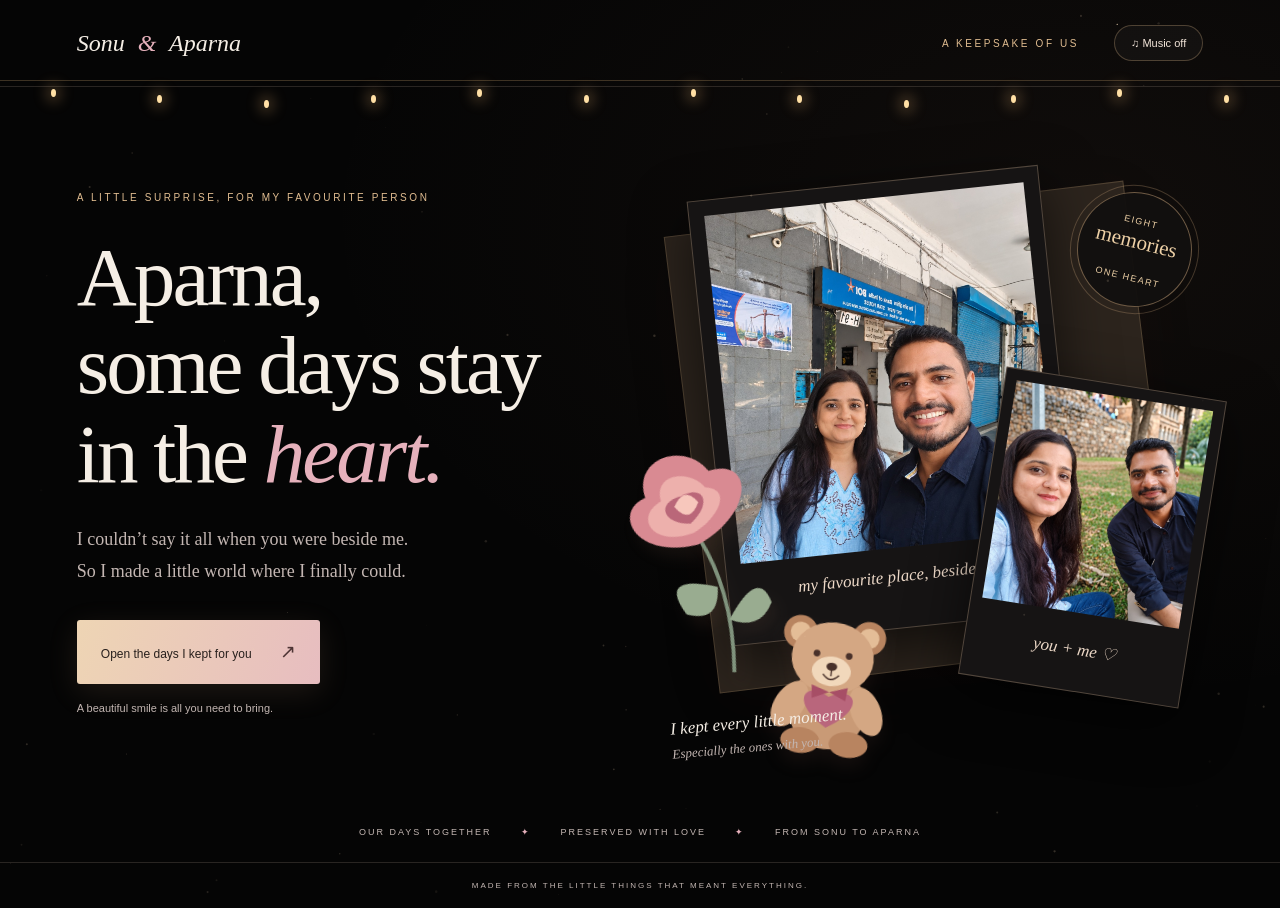
==== commit 11224a4f: "Add files via upload" ====
--- a/index.html
+++ b/index.html
@@ -1,15 +1,16 @@
-<!doctype html><html lang="en"><head><meta charset="UTF-8"><meta name="viewport" content="width=device-width,initial-scale=1"><meta name="theme-color" content="#f9eee6"><title>For Aparna · The days I keep in my heart</title><meta name="description" content="A personal memory keepsake, made with love by Sonu."><link rel="stylesheet" href="style.css"></head><body>
+<!doctype html><html lang="en"><head><meta charset="UTF-8"><meta name="viewport" content="width=device-width,initial-scale=1"><meta name="theme-color" content="#050505"><title>For Aparna · The days I keep in my heart</title><meta name="description" content="A personal memory keepsake, made with love by Sonu."><link rel="stylesheet" href="style.css"></head><body>
 <canvas id="sky" aria-hidden="true"></canvas><div id="petals" aria-hidden="true"></div><div class="fairy-lights" aria-hidden="true"><i></i><i></i><i></i><i></i><i></i><i></i><i></i><i></i><i></i><i></i><i></i><i></i></div><audio id="song" loop preload="metadata" src="assets/tum-mile.mp3"></audio>
-<svg class="svg-defs" aria-hidden="true"><defs><symbol id="rose" viewBox="0 0 150 240"><path d="M75 80Q95 150 65 235" fill="none" stroke="#80937d" stroke-width="4"/><path d="M79 146Q24 112 39 162Q68 182 79 146M79 182Q125 141 126 180Q105 204 79 182" fill="#99ac90"/><path d="M75 98C7 90 3 36 40 34C41-9 98-8 111 30C160 32 141 88 75 98" fill="#d98a92"/><path d="M75 85C31 86 21 49 54 43C56 12 94 22 102 45C130 57 100 81 75 85" fill="#edb0ac"/><path d="M75 75C46 65 50 42 75 45C103 41 103 64 75 75" fill="#ba6779"/><path d="M65 53Q82 35 90 57Q74 76 65 53" fill="#f7c7bc"/></symbol><symbol id="teddy" viewBox="0 0 200 230"><ellipse cx="100" cy="158" rx="58" ry="61" fill="#c99a76"/><circle cx="49" cy="49" r="25" fill="#b88460"/><circle cx="151" cy="49" r="25" fill="#b88460"/><circle cx="49" cy="49" r="15" fill="#e4bd97"/><circle cx="151" cy="49" r="15" fill="#e4bd97"/><ellipse cx="100" cy="83" rx="61" ry="53" fill="#d4a783"/><ellipse cx="100" cy="103" rx="29" ry="22" fill="#f1d8bb"/><circle cx="76" cy="78" r="5" fill="#49312a"/><circle cx="124" cy="78" r="5" fill="#49312a"/><ellipse cx="100" cy="96" rx="8" ry="6" fill="#49312a"/><path d="M100 101v9m-12-2q12 14 24 0" fill="none" stroke="#49312a" stroke-width="2"/><ellipse cx="43" cy="157" rx="22" ry="38" transform="rotate(28 43 157)" fill="#d4a783"/><ellipse cx="157" cy="157" rx="22" ry="38" transform="rotate(-28 157 157)" fill="#d4a783"/><ellipse cx="64" cy="209" rx="29" ry="19" fill="#b88460"/><ellipse cx="136" cy="209" rx="29" ry="19" fill="#b88460"/><path d="M100 187C39 151 66 119 100 141C135 119 161 151 100 187" fill="#b9667c"/><path d="M73 125l27 9 27-9-2 20-25-11-25 11z" fill="#a74e66"/></symbol><symbol id="chai" viewBox="0 0 200 170"><path d="M37 73h95v43q0 39-48 39t-47-39z" fill="#edc6b3" stroke="#b37870" stroke-width="3"/><path d="M132 83h12q37 0 18 35q-11 16-30 9" fill="none" stroke="#b37870" stroke-width="6"/><ellipse cx="85" cy="73" rx="48" ry="11" fill="#ad7860"/><path class="steam" d="M62 53q-17-17 0-33M88 49q-17-17 0-33M113 54q-17-17 0-33" fill="none" stroke="#ba8d7c" stroke-width="3" stroke-linecap="round"/><path d="M19 155h140" stroke="#c9a494" stroke-width="3"/><path d="M84 128C61 114 72 103 84 112C98 102 107 114 84 128" fill="#a9546b"/></symbol><symbol id="moonwalk" viewBox="0 0 200 170"><circle cx="140" cy="42" r="22" fill="#ecd1a5"/><circle cx="150" cy="34" r="20" fill="#fff9f2"/><path d="M15 143Q75 99 181 145" fill="none" stroke="#ba9b91" stroke-width="2"/><circle cx="79" cy="71" r="9" fill="#c88788"/><circle cx="111" cy="74" r="9" fill="#a47e75"/><path d="M79 84v34m-1-24 17 10 16-10m0-8v32m-32 0-9 25m10-25 10 24m20-24-8 25m10-25 10 26" fill="none" stroke="#a9546b" stroke-width="5" stroke-linecap="round"/><path d="M43 38h9m-5-5v10M171 81h9m-5-5v10M26 85h6m-3-3v6" stroke="#c9a16e" stroke-width="2"/></symbol><symbol id="seat" viewBox="0 0 200 170"><path d="M40 75h120v48H40z" fill="#e1b4a0"/><path d="M32 117h136v14H32z" fill="#ba8976"/><path d="M44 131v25m110-25v25M40 86h120m-120 13h120" stroke="#976a60" stroke-width="4"/><path d="M100 67C54 41 73 16 100 37C125 16 146 41 100 67" fill="#c88798"/><path d="M21 27l6 9 11-1-7 8 3 11-10-6-9 6 2-11-8-7 12 0" fill="#e4cc9d"/></symbol><symbol id="bouquet" viewBox="0 0 200 170"><path d="M66 70l34 80 35-80" fill="#edcdbb" stroke="#bd8c82" stroke-width="2"/><path d="M67 63q-34-25-17-38 19-10 29 19M117 56q33-37 44-14 8 24-32 34" fill="#96a38b"/><circle cx="74" cy="53" r="23" fill="#d5969d"/><circle cx="103" cy="38" r="25" fill="#e8b1aa"/><circle cx="128" cy="63" r="25" fill="#bd788c"/><circle cx="103" cy="74" r="20" fill="#efd0b7"/><path d="M75 118l24 12 27-12v22l-27-10-24 10z" fill="#a9546b"/><path d="M88 128l-13 29m35-29 12 29" stroke="#a9546b" stroke-width="4"/></symbol></defs></svg>
+<svg class="svg-defs" aria-hidden="true"><defs><symbol id="rose" viewBox="0 0 150 240"><path d="M75 80Q95 150 65 235" fill="none" stroke="#80937d" stroke-width="4"/><path d="M79 146Q24 112 39 162Q68 182 79 146M79 182Q125 141 126 180Q105 204 79 182" fill="#99ac90"/><path d="M75 98C7 90 3 36 40 34C41-9 98-8 111 30C160 32 141 88 75 98" fill="#d98a92"/><path d="M75 85C31 86 21 49 54 43C56 12 94 22 102 45C130 57 100 81 75 85" fill="#edb0ac"/><path d="M75 75C46 65 50 42 75 45C103 41 103 64 75 75" fill="#ba6779"/><path d="M65 53Q82 35 90 57Q74 76 65 53" fill="#f7c7bc"/></symbol><symbol id="teddy" viewBox="0 0 200 230"><ellipse cx="100" cy="158" rx="58" ry="61" fill="#c99a76"/><circle cx="49" cy="49" r="25" fill="#b88460"/><circle cx="151" cy="49" r="25" fill="#b88460"/><circle cx="49" cy="49" r="15" fill="#e4bd97"/><circle cx="151" cy="49" r="15" fill="#e4bd97"/><ellipse cx="100" cy="83" rx="61" ry="53" fill="#d4a783"/><ellipse cx="100" cy="103" rx="29" ry="22" fill="#f1d8bb"/><circle cx="76" cy="78" r="5" fill="#49312a"/><circle cx="124" cy="78" r="5" fill="#49312a"/><ellipse cx="100" cy="96" rx="8" ry="6" fill="#49312a"/><path d="M100 101v9m-12-2q12 14 24 0" fill="none" stroke="#49312a" stroke-width="2"/><ellipse cx="43" cy="157" rx="22" ry="38" transform="rotate(28 43 157)" fill="#d4a783"/><ellipse cx="157" cy="157" rx="22" ry="38" transform="rotate(-28 157 157)" fill="#d4a783"/><ellipse cx="64" cy="209" rx="29" ry="19" fill="#b88460"/><ellipse cx="136" cy="209" rx="29" ry="19" fill="#b88460"/><path d="M100 187C39 151 66 119 100 141C135 119 161 151 100 187" fill="#b9667c"/><path d="M73 125l27 9 27-9-2 20-25-11-25 11z" fill="#a74e66"/></symbol><symbol id="chai" viewBox="0 0 200 170"><path d="M37 73h95v43q0 39-48 39t-47-39z" fill="#edc6b3" stroke="#b37870" stroke-width="3"/><path d="M132 83h12q37 0 18 35q-11 16-30 9" fill="none" stroke="#b37870" stroke-width="6"/><ellipse cx="85" cy="73" rx="48" ry="11" fill="#ad7860"/><path class="steam" d="M62 53q-17-17 0-33M88 49q-17-17 0-33M113 54q-17-17 0-33" fill="none" stroke="#ba8d7c" stroke-width="3" stroke-linecap="round"/><path d="M19 155h140" stroke="#c9a494" stroke-width="3"/><path d="M84 128C61 114 72 103 84 112C98 102 107 114 84 128" fill="#a9546b"/></symbol><symbol id="moonwalk" viewBox="0 0 200 170"><circle cx="140" cy="42" r="22" fill="#ecd1a5"/><circle cx="150" cy="34" r="20" fill="#111111"/><path d="M15 143Q75 99 181 145" fill="none" stroke="#ba9b91" stroke-width="2"/><circle cx="79" cy="71" r="9" fill="#c88788"/><circle cx="111" cy="74" r="9" fill="#a47e75"/><path d="M79 84v34m-1-24 17 10 16-10m0-8v32m-32 0-9 25m10-25 10 24m20-24-8 25m10-25 10 26" fill="none" stroke="#a9546b" stroke-width="5" stroke-linecap="round"/><path d="M43 38h9m-5-5v10M171 81h9m-5-5v10M26 85h6m-3-3v6" stroke="#c9a16e" stroke-width="2"/></symbol><symbol id="seat" viewBox="0 0 200 170"><path d="M40 75h120v48H40z" fill="#e1b4a0"/><path d="M32 117h136v14H32z" fill="#ba8976"/><path d="M44 131v25m110-25v25M40 86h120m-120 13h120" stroke="#976a60" stroke-width="4"/><path d="M100 67C54 41 73 16 100 37C125 16 146 41 100 67" fill="#c88798"/><path d="M21 27l6 9 11-1-7 8 3 11-10-6-9 6 2-11-8-7 12 0" fill="#e4cc9d"/></symbol><symbol id="bouquet" viewBox="0 0 200 170"><path d="M66 70l34 80 35-80" fill="#edcdbb" stroke="#bd8c82" stroke-width="2"/><path d="M67 63q-34-25-17-38 19-10 29 19M117 56q33-37 44-14 8 24-32 34" fill="#96a38b"/><circle cx="74" cy="53" r="23" fill="#d5969d"/><circle cx="103" cy="38" r="25" fill="#e8b1aa"/><circle cx="128" cy="63" r="25" fill="#bd788c"/><circle cx="103" cy="74" r="20" fill="#efd0b7"/><path d="M75 118l24 12 27-12v22l-27-10-24 10z" fill="#a9546b"/><path d="M88 128l-13 29m35-29 12 29" stroke="#a9546b" stroke-width="4"/></symbol></defs></svg>
 <header><a href="#" id="home">Sonu <span>&</span> Aparna</a><div class="header-right"><span>A KEEPSAKE OF US</span><button id="music">♫ Music off</button></div></header>
 <main>
 <section id="welcome"><div class="intro-copy"><span class="eyebrow">A LITTLE SURPRISE, FOR MY FAVOURITE PERSON</span><h1>Aparna,<br>some days stay<br>in the <em>heart.</em></h1><p>I couldn’t say it all when you were beside me.<br>So I made a little world where I finally could.</p><button class="primary" id="begin">Open the days I kept for you <span>↗</span></button><span class="small">A beautiful smile is all you need to bring.</span></div><div class="keepsake"><div class="paper-back"></div><div class="photo-main"><img src="assets/memory-01.jpg" alt="Sonu and Aparna together"><span>my favourite place, beside you.</span></div><div class="photo-small"><img src="assets/memory-13.jpg" alt="A happy memory in the park"><span>you + me ♡</span></div><div class="stamp">EIGHT<br><i>memories</i><br>ONE HEART</div><svg class="cover-rose"><use href="#rose"/></svg><button class="bear-button" id="hug" aria-label="Open a little teddy bear hug"><svg><use href="#teddy"/></svg></button><div class="scribble">I kept every little moment.<br><span>Especially the ones with you.</span></div></div><div class="bottom-note">OUR DAYS TOGETHER <span>✦</span> PRESERVED WITH LOVE <span>✦</span> FROM SONU TO APARNA</div></section>
 <section id="foreword" class="romantic-page" hidden><span class="eyebrow">BEFORE WE GO BACK TO THOSE DAYS</span><h2>I left a little letter<br><em>with your name on it.</em></h2><p class="page-description">No occasion. No reason needed.<br>Just you, and all the things my heart kept.</p><div class="envelope-wrap"><button id="open-envelope" class="envelope" aria-label="Break the heart seal and open your letter"><span class="envelope-liner"></span><span class="envelope-card"><i>Dear Aparna,</i><span>You made the little things<br>feel like everything.</span><small>With love, Sonu</small></span><span class="envelope-pocket"></span><span class="envelope-flap"></span><span class="wax-seal">♡</span><span class="envelope-address">For Aparna. Only Aparna.</span></button></div><span id="seal-hint" class="small">Tap the heart seal. This one is yours.</span><div id="foreword-note" hidden><p>These are the moments I keep returning to.<br>Not because they were perfect,<br>but because I got to share them with you.</p><span class="signature">Let me take you back, one memory at a time.</span><button id="enter-story" class="primary">Take my hand. Let’s go back ♡</button></div></section>
-<section id="story" hidden><div class="story-head"><span id="chapter-num" class="eyebrow"></span><nav id="dots" aria-label="Choose a memory"></nav><button id="all">Our memory album ↗</button></div><div class="scene"><div class="scene-art"><span class="scene-place" id="place"></span><div id="scene-photos"></div><div class="ribbon" id="ribbon"></div><svg class="scene-rose"><use href="#rose"/></svg><span class="scene-date">a moment I never want to forget.</span></div><div class="scene-copy"><span class="eyebrow" id="subtitle"></span><h2 id="title"></h2><p class="scene-quote" id="quote"></p><div class="ink-divider">✦</div><p class="invitation">There is a whole letter behind this memory.<br>Everything I felt. Everything I couldn’t say.</p><button class="primary" id="read">Read what my heart remembers <span>♡</span></button><button class="secret" id="secret">P.S. I kept a tiny surprise here for you…</button></div></div><div class="story-foot"><button id="prev">← The moment before</button><span id="progress"></span><button class="next" id="next">The next little memory →</button></div></section>
+<section id="story" hidden><div class="story-head"><span id="chapter-num" class="eyebrow"></span><nav id="dots" aria-label="Choose a memory"></nav><button id="all">Our memory album ↗</button></div><div class="scene"><div class="scene-art"><span class="scene-place" id="place"></span><div id="scene-photos"></div><div class="ribbon" id="ribbon"></div><svg class="scene-rose"><use href="#rose"/></svg><span class="scene-date">a moment I never want to forget.</span></div><div class="scene-copy"><span class="eyebrow" id="subtitle"></span><h2 id="title"></h2><p class="scene-quote" id="quote"></p><div class="ink-divider">✦</div><p class="invitation">There is a whole letter behind this memory.<br>Everything I felt. Everything I couldn’t say.</p><button class="primary" id="read">Read what my heart remembers <span>♡</span></button><button class="secret" id="secret">P.S. I kept a tiny surprise here for you…</button></div></div><aside class="next-preview"><div><span class="eyebrow">THERE’S A LITTLE MORE TO THIS STORY</span><p id="next-whisper"></p><span id="next-preview-label" class="preview-label"></span></div><img id="next-preview-photo" alt="A glimpse of the next memory"><button id="follow-whisper" aria-label="Continue to the next part">Follow this feeling ↗</button></aside><div class="story-foot"><button id="prev">← The moment before</button><span id="progress"></span><button id="pocket-open" class="pocket-button">✦ Your little keepsakes</button><button class="next" id="next">The next little memory →</button></div></section>
 <section id="album" hidden><span class="eyebrow">THE DAYS I KEEP COMING BACK TO</span><h2>Our little <em>memory album.</em></h2><p>Some photographs. A thousand feelings.</p><div id="album-grid"></div><button id="back" class="primary">Back to our journey ♡</button></section>
+<section id="afterglow" class="romantic-page" hidden><span class="eyebrow">THE DAYS ENDED. THE FEELING DIDN’T.</span><h2>You left a little light<br><em>in every memory.</em></h2><p class="page-description">Eight moments I carried home.<br>Touch a light. There is something I kept inside it.</p><div class="afterglow-world"><div class="afterglow-center">S <span>♡</span> A<small>the little things<br>that became everything.</small></div><div id="memory-lights"></div></div><div class="afterglow-quote" id="afterglow-quote" aria-live="polite"><span class="eyebrow">A LITTLE SOMETHING I KNOW NOW</span><p>It wasn’t the places that made those days special.<br>It was having you beside me.</p></div><button id="afterglow-next" class="primary">But there’s one thing memories can’t give me… ↗</button><span class="small">Another little day with you. That’s what I keep wishing for.</span><button id="afterglow-back" class="quiet-link">Take me back to our last letter</button></section>
 <section id="tomorrow" class="romantic-page" hidden><span class="eyebrow">WE HAVE BEAUTIFUL MEMORIES. I STILL WANT MORE.</span><h2>Can I steal a little<br><em>tomorrow with you?</em></h2><p class="page-description">A few things I keep imagining.<br>Touch one, and step into that little moment with me.</p><div class="tomorrow-grid"><button class="tomorrow-card" data-dream="0"><svg><use href="#chai"/></svg><span>Our next cup of chai</span><small>Two cups. No hurry.</small><i>Imagine this with me ↗</i></button><button class="tomorrow-card" data-dream="1"><svg><use href="#moonwalk"/></svg><span>A road with no goodbye</span><small>Your hand, still in mine.</small><i>Imagine this with me ↗</i></button><button class="tomorrow-card" data-dream="2"><svg><use href="#seat"/></svg><span>A place beside me</span><small>Saved for you, always.</small><i>Imagine this with me ↗</i></button><button class="tomorrow-card" data-dream="3"><svg><use href="#bouquet"/></svg><span>Flowers, just because</span><small>No special date needed.</small><i>Imagine this with me ↗</i></button></div><div id="dream-detail" hidden aria-live="polite"><span class="eyebrow">CLOSE YOUR EYES FOR A SECOND</span><h3 id="dream-title"></h3><p id="dream-text"></p><span class="signature">That’s a little tomorrow I’d love with you.</span></div><button id="to-cuddle" class="primary">Before the last surprise, come a little closer ♡</button><button id="tomorrow-back" class="quiet-link">Return to the words I couldn’t say</button></section>
 <section id="cuddle" class="romantic-page" hidden><span class="eyebrow">FOR THE MOMENTS WHEN THE DISTANCE FEELS TOO MUCH</span><h2>There is a hug here,<br><em>with your name on it.</em></h2><p class="page-description">I can’t step out of this screen.<br>But I can leave a little warmth here for you.</p><div class="hug-world" id="hug-world"><div class="hug-ring ring-one"></div><div class="hug-ring ring-two"></div><span class="floating-heart fh-one">♡</span><span class="floating-heart fh-two">♡</span><span class="floating-heart fh-three">♡</span><svg class="hug-teddy"><use href="#teddy"/></svg><span class="hug-label">a little closer. a little less far.</span></div><button id="give-hug" class="primary">Yes, I could use a hug ♡</button><div id="hug-message" hidden aria-live="polite"><p>For this little moment, imagine my arms around you.<br>No rushing. No airport. No goodbye.<br>Just you, close to me.</p><span class="signature">Stay here as long as you like, Aparna.</span></div><div class="cuddle-actions"><button id="cuddle-back" class="quiet-link">Stay with our memories a little longer</button><button id="to-sky" class="next">There’s something waiting in our sky ✦</button></div></section>
-<section id="finale" hidden><div id="before-fire"><span class="eyebrow">ONE LAST THING, APARNA…</span><div class="heart">♥</div><h2>I saved the biggest<br>feeling for <em>last.</em></h2><p>Eight memories were never going to be enough<br>to tell you how much you mean to me.</p><button id="ignite" class="primary">Make a wish & light up the sky ✦</button></div><div id="love" hidden><div class="constellation" aria-label="A constellation of stars in the shape of A, for Aparna"><svg viewBox="0 0 220 160" role="img"><title>A, for Aparna</title><path class="star-line" d="M50 139L109 20L171 139M77 87H145"/><g class="star-points"><circle cx="50" cy="139" r="3"/><circle cx="77" cy="87" r="4"/><circle cx="93" cy="52" r="2.5"/><circle cx="109" cy="20" r="5"/><circle cx="129" cy="56" r="2.5"/><circle cx="145" cy="87" r="4"/><circle cx="171" cy="139" r="3"/><circle cx="111" cy="87" r="2"/></g></svg><span>Even the stars know your name.</span></div><span class="eyebrow">IF MY HEART COULD WRITE ACROSS THE SKY</span><h1>I love you<br><em>so much, Aparna.</em></h1><p>Every road. Every cup of chai. Every little moment.<br>Beautiful, because you were there.</p><div class="final-photo"><img src="assets/memory-12.jpg" alt="Together, Sonu and Aparna"><span>Our next chapter is still waiting for us.</span></div><span class="signature">Always yours, Sonu</span><div class="final-extra"><button id="one-more-note" class="final-note">There’s one tiny note I saved for the very end… ♡</button><p id="last-note" hidden>When we meet again, I hope I remember to say it<br>while looking into your eyes.<br><em>I love you. And I’m so happy it’s you.</em></p></div><div class="final-buttons"><button id="replay">More fireworks ✦</button><button id="again">Keep our story close ↺</button></div></div></section>
+<section id="finale" hidden><div id="before-fire"><span class="eyebrow">ONE LAST THING, APARNA…</span><div class="heart">♥</div><h2>I saved the biggest<br>feeling for <em>last.</em></h2><p>Eight memories were never going to be enough<br>to tell you how much you mean to me.</p><button id="ignite" class="primary">Make a wish & light up the sky ✦</button></div><div id="love" hidden><div class="constellation" aria-label="A constellation of stars in the shape of A, for Aparna"><svg viewBox="0 0 220 160" role="img"><title>A, for Aparna</title><path class="star-line" d="M50 139L109 20L171 139M77 87H145"/><g class="star-points"><circle cx="50" cy="139" r="3"/><circle cx="77" cy="87" r="4"/><circle cx="93" cy="52" r="2.5"/><circle cx="109" cy="20" r="5"/><circle cx="129" cy="56" r="2.5"/><circle cx="145" cy="87" r="4"/><circle cx="171" cy="139" r="3"/><circle cx="111" cy="87" r="2"/></g></svg><span>Even the stars know your name.</span></div><span class="eyebrow">IF MY HEART COULD WRITE ACROSS THE SKY</span><h1>I love you<br><em>so much, Aparna.</em></h1><p>Every road. Every cup of chai. Every little moment.<br>Beautiful, because you were there.</p><div class="final-photo"><img src="assets/memory-12.jpg" alt="Together, Sonu and Aparna"><span>Our next chapter is still waiting for us.</span></div><span class="signature">Always yours, Sonu</span><div class="final-extra"><button id="one-more-note" class="final-note">There’s one tiny note I saved for the very end… ♡</button><p id="last-note" hidden>When we meet again, I hope I remember to say it<br>while looking into your eyes.<br><em>I love you. And I’m so happy it’s you.</em></p></div><div class="distance-letter"><span class="eyebrow">KEEP THIS CORNER FOR A DAY YOU NEED ME</span><h3>When you miss me,<br>open a little piece of my heart.</h3><div class="little-letters"><button data-pocket-letter="0">If you miss my hand <span>♡</span></button><button data-pocket-letter="1">If you need my shoulder <span>♡</span></button><button data-pocket-letter="2">If you want to hear it again <span>♡</span></button></div></div><div class="final-buttons"><button id="replay">More fireworks ✦</button><button id="again">Keep our story close ↺</button></div></div></section>
 </main><footer>MADE FROM THE LITTLE THINGS THAT MEANT EVERYTHING.</footer>
-<dialog id="letter-modal"><div class="letter-top"><span class="eyebrow" id="letter-number"></span><button id="close-letter" class="close" aria-label="Close letter">×</button></div><h2 id="letter-title"></h2><div class="letter-tools"><span id="status">A letter from my heart…</span><button id="pause">Pause</button><button id="skip">Read all now</button></div><div id="letter-text"></div><div class="letter-bottom"><span class="signature">With love, Sonu ♡</span><button id="finish-letter">Back to our memory →</button></div></dialog>
-<dialog id="note"><button id="close-note" class="close" aria-label="Close surprise">×</button><svg class="note-bear"><use href="#teddy"/></svg><span class="eyebrow">A LITTLE SOMETHING, JUST FOR YOU</span><p id="note-text"></p><span class="signature">All my love, Sonu</span></dialog><dialog id="lightbox"><button id="close-photo" class="close" aria-label="Close photo">×</button><img id="large-photo" alt="Our memory enlarged"></dialog><script src="data.js"></script><script src="app.js"></script></body></html>
+<dialog id="letter-modal"><div class="letter-top"><span class="eyebrow" id="letter-number"></span><button id="close-letter" class="close" aria-label="Close letter">×</button></div><h2 id="letter-title"></h2><div class="letter-tools"><span id="status">A letter from my heart…</span><button id="pause">Pause</button><button id="skip">Read all now</button></div><div id="letter-text"></div><p id="letter-afterword" class="letter-afterword"></p><div class="letter-bottom"><span class="signature">With love, Sonu ♡</span><button id="finish-letter">Back to our memory →</button></div></dialog>
+<dialog id="note"><button id="close-note" class="close" aria-label="Close surprise">×</button><svg class="note-bear"><use href="#teddy"/></svg><span class="eyebrow">A LITTLE SOMETHING, JUST FOR YOU</span><p id="note-text"></p><span class="signature">All my love, Sonu</span></dialog><dialog id="pocket"><button id="close-pocket" class="close" aria-label="Close keepsakes">×</button><span class="eyebrow">LITTLE THINGS I CARRIED HOME</span><h2>Not souvenirs.<br><em>Feelings.</em></h2><p class="pocket-description">Every letter leaves a little keepsake here.<br>You can open any of them, whenever you like.</p><div id="pocket-grid"></div><span id="pocket-count" class="small"></span></dialog><dialog id="lightbox"><button id="close-photo" class="close" aria-label="Close photo">×</button><img id="large-photo" alt="Our memory enlarged"></dialog><script src="data.js"></script><script src="app.js"></script></body></html>
--- a/style.css
+++ b/style.css
@@ -1,3 +1,5 @@
 :root{--cream:#f9eee6;--paper:#fff9f2;--ink:#593b3e;--muted:#927274;--rose:#a9546b;--line:#b982842b}*{box-sizing:border-box}body{margin:0;background:var(--cream);color:var(--ink);font:16px/1.6 Georgia,'Times New Roman',serif;overflow-x:hidden;background-image:radial-gradient(ellipse at 80% 30%,#e8b5ad33,transparent 55%)}button,a{-webkit-tap-highlight-color:transparent}button{cursor:pointer;border:0;background:none;color:var(--ink);font:12px/1.5 Arial,sans-serif;padding:12px 18px;transition:transform .25s,background .25s}button:hover{transform:translateY(-2px)}button:disabled{opacity:.3;cursor:default}button:focus-visible,a:focus-visible{outline:3px solid #a9546b;outline-offset:5px}a{color:inherit;text-decoration:none}[hidden]{display:none!important}.svg-defs{position:absolute;width:0;height:0;overflow:hidden}#sky{position:fixed;inset:0;pointer-events:none;z-index:5}header{position:relative;z-index:7;display:flex;justify-content:space-between;align-items:center;padding:24px 6%;border-bottom:1px solid var(--line)}header a{font-size:24px;font-style:italic}header a span{color:var(--rose);margin:0 7px}.header-right{display:flex;align-items:center;gap:35px}.header-right>span,.eyebrow{font:10px/1.7 Arial,sans-serif;letter-spacing:2.6px;color:var(--rose)}#music{border:1px solid var(--line);border-radius:30px;font-size:11px;padding:9px 16px}main{position:relative;z-index:2;max-width:1500px;margin:auto;padding:0 6%}.primary{background:var(--rose);color:#fff6ee;padding:18px 24px;border-radius:3px;box-shadow:0 9px 30px #a9546b20;text-align:left}.primary span{margin-left:25px;font-size:19px}.primary:hover{background:#90455b}#welcome{display:grid;grid-template-columns:1fr 1fr;align-items:center;gap:40px;min-height:calc(100svh - 125px);position:relative;padding:65px 0 100px}.intro-copy{animation:reveal 1s both}h1{font-size:clamp(54px,6.5vw,94px);font-weight:400;letter-spacing:-3px;line-height:1.06;margin:25px 0}em{font-weight:400;color:var(--rose)}.intro-copy p{font-size:18px;color:var(--muted);line-height:1.8;margin:25px 0 32px}.small{display:block;font:11px Arial;margin:18px 0;color:var(--muted)}.keepsake{height:600px;position:relative;max-width:600px;width:100%;margin:auto;animation:reveal 1.3s both}.paper-back{position:absolute;inset:50px 50px 90px 30px;background:#e8d6bd;rotate:-7deg;box-shadow:0 15px 60px #63363313}.photo-main{position:absolute;width:65%;left:9%;top:25px;padding:15px 15px 38px;background:var(--paper);rotate:-6deg;box-shadow:0 16px 35px #54373a25}.photo-main img{width:100%;height:350px;object-fit:cover;object-position:center 30%;display:block}.photo-main span,.photo-small span{display:block;font-style:italic;text-align:center;margin-top:15px;font-size:17px}.photo-small{position:absolute;width:41%;right:0;bottom:65px;padding:11px 11px 28px;background:var(--paper);rotate:9deg;box-shadow:0 13px 35px #54373a25}.photo-small img{width:100%;height:220px;object-fit:cover}.stamp{position:absolute;right:2%;top:35px;width:115px;height:115px;display:flex;flex-direction:column;align-items:center;justify-content:center;border:1px solid #a9546b77;outline:1px solid #a9546b44;outline-offset:6px;border-radius:50%;rotate:14deg;color:var(--rose);font:9px/1.8 Arial;letter-spacing:1.5px;background:#f9eee6e8}.stamp i{font:21px Georgia;letter-spacing:0}.cover-rose{position:absolute;left:-5%;bottom:75px;width:145px;height:235px;rotate:-20deg;filter:drop-shadow(3px 12px 7px #805c461c);animation:sway 6s infinite}.bear-button{position:absolute;left:19%;bottom:0;width:135px;height:155px;rotate:6deg;padding:0;animation:sway 7s infinite}.bear-button svg{width:100%;height:100%;filter:drop-shadow(0 10px 8px #66423922)}.scribble{position:absolute;left:2%;bottom:0;font:17px/1.4 Georgia;font-style:italic;rotate:-5deg}.scribble span{font-size:13px;color:var(--muted)}.bottom-note{position:absolute;bottom:25px;left:0;width:100%;text-align:center;font:9px Arial;letter-spacing:2px;color:var(--muted)}.bottom-note span{margin:0 25px;color:var(--rose)}footer{position:relative;text-align:center;padding:18px;font:8px Arial;letter-spacing:2px;color:var(--muted);border-top:1px solid var(--line)}.story-head{display:flex;justify-content:space-between;align-items:center;padding:24px 0;border-bottom:1px solid var(--line);gap:12px}.story-head>button{font-size:11px;padding-right:0}#dots{display:flex;gap:7px}#dots button{border:1px solid var(--line);border-radius:50%;width:29px;height:29px;padding:0;font:10px Arial}#dots button.active{background:var(--rose);color:white}.scene{display:grid;grid-template-columns:1.08fr 1fr;gap:8%;align-items:center;min-height:70vh;padding:60px 0 45px;animation:reveal .7s both}.scene-art{position:relative;min-height:480px;display:flex;align-items:center;justify-content:center;background:radial-gradient(ellipse,#eed5c77a,transparent 70%)}.scene-place{position:absolute;left:0;top:-18px;font:11px Arial;letter-spacing:3px;color:var(--muted)}#scene-photos{position:relative;width:90%;display:grid;gap:15px}#scene-photos figure{padding:12px 12px 35px;background:var(--paper);box-shadow:0 17px 40px #784d4824;rotate:-4deg;margin:0;transition:transform .4s}#scene-photos figure button{display:block;width:100%;padding:0}#scene-photos img{width:100%;height:370px;object-fit:contain;background:#ead9d0;display:block}#scene-photos figure figcaption{text-align:center;font:italic 16px Georgia;margin-top:17px}#scene-photos.two{grid-template-columns:1fr 1fr}#scene-photos.two img{height:300px}#scene-photos.two figure:nth-child(2){rotate:7deg;translate:0 45px}#scene-photos figure:hover{transform:scale(1.025)}.scene-rose{position:absolute;bottom:-20px;left:-25px;width:100px;height:165px;rotate:22deg;pointer-events:none}.ribbon{position:absolute;top:10px;right:-5px;rotate:8deg;background:#a9546b;color:#fff7ee;padding:12px 22px;font:italic 15px Georgia;max-width:240px;box-shadow:0 5px 15px #593b3e22}.scene-date{position:absolute;bottom:-38px;font:italic 15px Georgia;color:var(--muted)}h2{font-size:clamp(35px,4.3vw,62px);font-weight:400;line-height:1.13;letter-spacing:-1.6px;margin:20px 0 24px}.scene-quote{font:italic 22px/1.55 Georgia;color:var(--rose);max-width:440px}.ink-divider{color:var(--rose);margin:25px 0;display:flex;align-items:center;gap:15px}.ink-divider:after{content:'';height:1px;background:var(--line);width:150px}.invitation{font-size:14px;color:var(--muted);margin-bottom:25px}.secret{display:block;font:italic 13px Georgia;color:var(--rose);padding:22px 0}.story-foot{display:flex;justify-content:space-between;align-items:center;border-top:1px solid var(--line);padding:20px 0}#progress{font:10px Arial;letter-spacing:2px;color:var(--muted)}.next{border:1px solid var(--rose);color:var(--rose);border-radius:3px}.story-foot button{font-size:11px}#album{text-align:center;padding:50px 0}#album>p{color:var(--muted)}#album-grid{display:grid;grid-template-columns:repeat(4,1fr);gap:25px;margin:40px 0}#album-grid button{padding:11px 11px 25px;background:var(--paper);box-shadow:0 10px 25px #54373a15;rotate:-2deg;text-align:left}#album-grid button:nth-child(even){rotate:2deg}#album-grid img{width:100%;height:200px;object-fit:cover}#album-grid span{display:block;font:9px Arial;letter-spacing:2px;color:var(--rose);margin-top:13px}#album-grid strong{display:block;font:19px/1.3 Georgia;margin-top:10px;font-weight:400}dialog{color:var(--ink);border:0;background:var(--paper);box-shadow:0 30px 100px #32202c55;padding:40px;width:90%;max-width:500px}dialog::backdrop{background:#453034b3;backdrop-filter:blur(10px)}.close{font-size:30px;line-height:1;padding:4px 10px;position:absolute;top:12px;right:12px}#letter-modal{max-width:750px;max-height:88svh;overflow-y:auto;border-top:5px solid var(--rose);background-image:linear-gradient(90deg,#af7a7a08,transparent 15%)}.letter-top{padding-right:25px}#letter-modal h2{font-size:39px;margin:23px 0}#letter-text{white-space:pre-wrap;font:18px/1.95 Georgia;min-height:100px}.letter-tools{display:flex;flex-wrap:wrap;gap:12px;align-items:center;border-top:1px solid var(--line);border-bottom:1px solid var(--line);padding:8px 0;margin-bottom:25px;font:10px Arial;color:var(--muted)}.letter-tools span{margin-right:auto}.letter-tools button{font-size:10px;padding:5px 10px;background:#a9546b0b}.typing:after{content:'│';color:var(--rose);animation:blink 1s infinite}.letter-bottom{display:flex;justify-content:space-between;gap:20px;align-items:center;border-top:1px solid var(--line);margin-top:25px;padding-top:25px}.signature{font:italic 23px Georgia;color:var(--rose)}#note{text-align:center}#note p{font:23px/1.6 Georgia}#note .eyebrow{display:block}.note-bear{width:115px;height:140px}#lightbox{max-width:1000px;padding:42px 12px 12px;background:#f9eee6}#lightbox img{max-width:100%;max-height:80svh;display:block;margin:auto;object-fit:contain}#finale{text-align:center;padding:50px 0;min-height:80svh}#finale p{color:var(--muted);font-size:18px}.heart{color:var(--rose);font-size:85px;animation:beat 1.8s infinite;text-shadow:0 10px 35px #b75e7520}.final-photo{width:270px;padding:12px 12px 30px;rotate:-4deg;background:var(--paper);box-shadow:0 15px 50px #784d4824;margin:30px auto}.final-photo img{width:100%;height:200px;object-fit:cover}.final-photo span{display:block;font:italic 13px Georgia;margin-top:12px}.final-buttons{display:flex;justify-content:center;gap:15px;margin-top:30px}.final-buttons button{border:1px solid var(--line)}body.celebrating{background:#19152c;color:#fff1df;transition:background 1s,color 1s}body.celebrating header,body.celebrating footer{border-color:#ffffff20}body.celebrating #finale p,body.celebrating .small{color:#d4bcca}body.celebrating #love em{color:#f0b8c4}body.celebrating .eyebrow,body.celebrating .signature{color:#edc397}body.celebrating button,body.celebrating header a{color:#fff1df}body.celebrating .final-photo{color:var(--ink)}#love{animation:reveal 1s both}.petal{position:fixed;top:-30px;width:12px;height:19px;border-radius:90% 0 90% 0;background:#d79a9d66;pointer-events:none;z-index:1;animation:fall linear forwards}@keyframes reveal{from{opacity:0;translate:0 25px}to{opacity:1;translate:0 0}}@keyframes sway{50%{transform:rotate(5deg) translateY(-4px)}}@keyframes beat{50%{scale:1.1}}@keyframes blink{50%{opacity:0}}@keyframes fall{to{transform:translate(100px,110vh) rotate(450deg)}}@media(min-width:1600px){#welcome{min-height:850px}}@media(max-width:1000px){.keepsake{height:510px}.photo-main img{height:290px}.photo-small img{height:180px}.stamp{width:90px;height:90px}.cover-rose{width:120px}.bear-button{left:23%;width:110px}.scribble{font-size:14px}.scene{gap:5%}.scene-art{min-height:430px}#scene-photos.two img{height:250px}#album-grid{grid-template-columns:repeat(2,1fr)}}@media(max-width:650px){header{padding:18px 6%}header a{font-size:20px}.header-right>span{display:none}main{padding:0 6%}#welcome{grid-template-columns:1fr;padding:28px 0 85px;gap:25px}.keepsake{height:390px;order:-1;max-width:380px}.photo-main{top:10px;left:10%;padding:9px 9px 25px}.photo-main img{height:230px}.photo-main span{font-size:12px;margin-top:10px}.paper-back{inset:35px 35px 50px 20px}.photo-small{bottom:45px;right:0;padding:8px 8px 19px}.photo-small img{height:140px}.photo-small span{font-size:12px;margin-top:8px}.stamp{top:15px;right:0;width:75px;height:75px;font-size:7px}.stamp i{font-size:15px}.cover-rose{bottom:55px;left:-3%;height:140px;width:90px}.bear-button{height:105px;width:90px;left:29%;bottom:-5px}.scribble{font-size:12px;bottom:5px}.scribble span{font-size:10px}.intro-copy{text-align:center}.intro-copy h1{font-size:58px;letter-spacing:-2px}.intro-copy p{font-size:15px;margin:20px 0}.eyebrow{font-size:8px;letter-spacing:2px}.primary{font-size:11px;padding:16px 20px}.bottom-note{font-size:7px;letter-spacing:1px;bottom:22px}.bottom-note span{margin:0 9px}.story-head{flex-wrap:wrap;padding:15px 0;gap:12px}.story-head>button{font-size:10px}#dots{order:3;width:100%;justify-content:center;gap:12px}.scene{grid-template-columns:1fr;padding:35px 0 10px;gap:40px}.scene-art{min-height:350px;max-width:440px;width:100%;margin:auto}.scene-place{font-size:9px;top:-12px}#scene-photos img{height:280px}#scene-photos.two img{height:220px}#scene-photos figure{padding:8px 8px 24px}#scene-photos figure figcaption{font-size:12px;margin-top:10px}.ribbon{top:-5px;font-size:12px;padding:9px 14px;max-width:190px}.scene-date{bottom:-28px;font-size:12px}.scene-rose{height:115px;width:75px;left:-15px;bottom:-10px}.scene-copy{text-align:center}.scene-copy h2{font-size:44px}.scene-quote{font-size:20px;margin:20px auto}.ink-divider{justify-content:center}.ink-divider:after{display:none}.invitation{font-size:13px}.secret{margin:auto}.story-foot{gap:8px;flex-wrap:wrap;padding:20px 0}.story-foot button{font-size:10px;padding:10px 12px}#progress{font-size:8px;letter-spacing:0}#album-grid{gap:17px}#album-grid img{height:155px}#album-grid strong{font-size:16px}dialog{padding:25px}#letter-modal h2{font-size:31px}#letter-text{font-size:16px;line-height:1.9}.letter-bottom{flex-wrap:wrap}.signature{font-size:20px}#finale h2{font-size:44px}#love h1{font-size:53px;letter-spacing:-1px}#finale p{font-size:15px}}@media(prefers-reduced-motion:reduce){*{animation:none!important;transition:none!important;scroll-behavior:auto!important}}
 /* A little more romance, without changing the keepsake palette. */
 .fairy-lights{position:absolute;top:80px;left:0;width:100%;height:35px;border-top:1px solid #b7957930;border-radius:0 0 50% 50%;display:flex;justify-content:space-around;pointer-events:none;z-index:1}.fairy-lights i{width:5px;height:8px;display:block;background:#eecb98;box-shadow:0 0 14px 5px #f2d6a455;border-radius:50%;margin-top:8px;animation:lamplight 4s ease-in-out infinite}.fairy-lights i:nth-child(3n){animation-delay:1.5s;margin-top:19px}.fairy-lights i:nth-child(even){animation-delay:.7s;margin-top:14px}.romantic-page{text-align:center;padding:65px 0 55px;min-height:82svh}.romantic-page h2{margin:20px auto 22px}.page-description{color:var(--muted);font:17px/1.8 Georgia;margin:20px auto 28px}.romantic-page .primary{margin-top:20px}.envelope-wrap{height:310px;display:flex;align-items:flex-end;justify-content:center;padding-bottom:25px;margin:0 auto 15px;perspective:1200px}.envelope{position:relative;width:360px;height:215px;padding:0;display:block;background:#e2b3a9;border-radius:4px;box-shadow:0 18px 50px #744f4a24;overflow:visible;transform-style:preserve-3d}.envelope:hover{transform:rotate(-1deg)}.envelope-liner{position:absolute;inset:0;background:repeating-linear-gradient(45deg,#edc8bd,#edc8bd 12px,#edc0b5 12px,#edc0b5 24px);border-radius:4px}.envelope-card{position:absolute;left:24px;right:24px;top:14px;background:var(--paper);height:200px;padding:22px 10px;z-index:2;box-shadow:0 0 10px #79584812;transition:transform 1s .2s}.envelope-card i{font:italic 23px Georgia;color:var(--rose);display:block;margin-bottom:15px}.envelope-card>span{font:17px/1.5 Georgia;display:block}.envelope-card small{font:italic 13px Georgia;margin-top:14px;display:block;color:var(--muted)}.envelope-pocket{position:absolute;inset:0;z-index:4;background:#eac2b7;clip-path:polygon(0 0,50% 58%,100% 0,100% 100%,0 100%)}.envelope-pocket:after{content:'';position:absolute;inset:0;background:#efd1c2;clip-path:polygon(0 100%,50% 42%,100% 100%)}.envelope-flap{position:absolute;inset:0;z-index:5;background:#e4b4a7;clip-path:polygon(0 0,100% 0,50% 62%);transform-origin:top;transition:transform .8s,z-index .01s .4s;backface-visibility:visible}.wax-seal{position:absolute;z-index:6;left:calc(50% - 27px);top:99px;background:#a9546b;border:3px double #d68d97;color:#f8d4cb;box-shadow:0 4px 8px #88544f22;width:54px;height:54px;border-radius:50%;display:flex;justify-content:center;align-items:center;font:33px Georgia;transition:opacity .4s,scale .4s}.envelope-address{position:absolute;bottom:18px;left:0;width:100%;font:italic 14px Georgia;color:#8f6262;z-index:6;transition:opacity .4s}.envelope.opened .envelope-flap{transform:rotateX(180deg);z-index:1}.envelope.opened .envelope-card{transform:translateY(-93px)}.envelope.opened .wax-seal{opacity:0;scale:.6}.envelope.opened .envelope-address{opacity:.5}#foreword-note{animation:reveal .9s both}#foreword-note p{font:20px/1.8 Georgia;margin:12px 0 25px}#foreword-note .signature{display:block;font-size:20px}#foreword-note .primary{display:block;margin:25px auto 0}.tomorrow-grid{display:grid;grid-template-columns:repeat(4,1fr);gap:22px;margin:40px auto;max-width:1100px}.tomorrow-card{border:1px solid #bd8b822b;background:linear-gradient(150deg,#fff9f2,#faeee5);padding:25px 18px 28px;border-radius:110px 110px 5px 5px;text-align:center;box-shadow:0 9px 30px #70474a08;transition:transform .4s,border-color .4s,box-shadow .4s}.tomorrow-card:hover,.tomorrow-card.selected{border-color:#a9546b88;transform:translateY(-8px);box-shadow:0 20px 45px #a9546b12}.tomorrow-card svg{width:100%;height:150px;max-width:185px;display:block;margin:0 auto 15px}.tomorrow-card>span{display:block;font:22px/1.25 Georgia;color:var(--ink)}.tomorrow-card small{display:block;font:12px Arial;color:var(--muted);margin-top:13px}.tomorrow-card i{display:block;font:italic 12px Georgia;color:var(--rose);margin-top:22px}.tomorrow-card.selected i:after{content:' ♡'}.tomorrow-card .steam{animation:steam-rise 3.5s ease-in-out infinite}#dream-detail{max-width:690px;margin:0 auto 25px;padding:30px 35px;background:var(--paper);border-left:2px solid #a9546b66;box-shadow:0 10px 35px #70474a0b;text-align:left}#dream-detail h3{font:29px/1.25 Georgia;font-weight:400;color:var(--rose);margin:16px 0}#dream-detail p{font:18px/1.9 Georgia;color:var(--ink)}#dream-detail .signature{font-size:19px}.quiet-link{display:block;margin:20px auto 0;font:italic 13px Georgia;color:var(--muted)}.hug-world{width:310px;height:290px;position:relative;margin:20px auto 0;display:grid;place-items:center}.hug-teddy{width:150px;height:195px;position:relative;z-index:2;filter:drop-shadow(0 15px 15px #7956471c);animation:sway 5s ease-in-out infinite}.hug-ring{position:absolute;width:230px;height:230px;border:1px solid #c685942f;border-radius:50%;background:radial-gradient(circle,#eec6bb44,transparent 70%)}.ring-two{width:280px;height:280px;border-style:dashed;opacity:.6;animation:gentle-turn 60s linear infinite}.hug-label{position:absolute;bottom:-6px;font:italic 14px Georgia;color:var(--muted)}.floating-heart{position:absolute;font:32px Georgia;color:#b97b8d80;z-index:3;animation:float-heart 5s ease-in-out infinite}.fh-one{left:22px;top:72px;rotate:-20deg}.fh-two{right:26px;top:37px;rotate:15deg;animation-delay:1s}.fh-three{right:30px;bottom:48px;font-size:22px;animation-delay:2s}.hug-world.hugging .hug-ring{animation:hug-wave 2.8s ease-in-out infinite}.hug-world.hugging .ring-two{animation-delay:.7s}.hug-world.hugging .hug-teddy{animation:embrace 2s ease-in-out infinite}.hug-world.hugging .floating-heart{color:var(--rose);text-shadow:0 0 15px #d59ca955}#hug-message{max-width:600px;margin:28px auto 0;animation:reveal .6s both}#hug-message p{font:21px/1.8 Georgia}#hug-message .signature{font-size:20px}.cuddle-actions{display:flex;align-items:center;justify-content:center;gap:30px;flex-wrap:wrap;margin-top:35px}.cuddle-actions .quiet-link{margin:0}.constellation{width:210px;margin:-10px auto 20px}.constellation svg{width:160px;height:115px;display:block;margin:auto;overflow:visible}.star-line{stroke:#efc28e77;stroke-width:1;fill:none;stroke-dasharray:350;animation:draw-constellation 3s ease-in-out both}.star-points{fill:#ffddac;filter:drop-shadow(0 0 5px #ffddac);animation:star-glow 3s ease-in-out infinite}.constellation span{font:italic 13px Georgia;color:#dabfae;display:block;margin-top:10px}.final-extra{margin:32px 0 20px}.final-note{font:italic 14px Georgia;color:#edc397!important;border-bottom:1px dashed #edc39766;padding:12px 0}.final-extra p{animation:reveal .6s both;line-height:1.9!important;font-size:17px!important}.final-extra p em{color:#f0b8c4}body.celebrating .fairy-lights{display:none}body.celebrating header{z-index:7}#love h1{margin-top:15px}#music.playing:before{content:'♪ ';color:var(--rose);display:inline-block;animation:beat 1.5s infinite}body.celebrating #music.playing:before{color:#edc397}@keyframes lamplight{50%{box-shadow:0 0 20px 8px #f2d6a466;opacity:.65}}@keyframes steam-rise{50%{transform:translateY(-8px);opacity:.3}}@keyframes gentle-turn{to{rotate:360deg}}@keyframes float-heart{50%{transform:translateY(-12px) rotate(8deg)}}@keyframes hug-wave{50%{scale:1.08;opacity:.7;box-shadow:0 0 35px #dc9daf22}}@keyframes embrace{50%{transform:scale(1.05) rotate(-3deg)}}@keyframes draw-constellation{from{stroke-dashoffset:350}to{stroke-dashoffset:0}}@keyframes star-glow{50%{opacity:.55;filter:drop-shadow(0 0 9px #ffddac)}}@media(max-width:950px){.tomorrow-grid{grid-template-columns:repeat(2,1fr);max-width:650px}.tomorrow-card svg{height:130px}}@media(max-width:650px){.fairy-lights{top:70px}.romantic-page{padding:45px 0 35px}.romantic-page h2{font-size:43px;letter-spacing:-1.2px}.page-description{font-size:15px}.envelope-wrap{height:275px;margin-bottom:12px}.envelope{width:300px;height:185px}.envelope-card{left:20px;right:20px;height:183px;padding:18px 10px}.envelope-card i{font-size:21px;margin-bottom:12px}.envelope-card>span{font-size:15px}.envelope-card small{font-size:12px;margin-top:12px}.envelope.opened .envelope-card{transform:translateY(-80px)}.wax-seal{top:81px;width:48px;height:48px;left:calc(50% - 24px)}.envelope-address{font-size:12px;bottom:14px}#foreword-note p{font-size:17px}#foreword-note .signature{font-size:17px}.tomorrow-grid{gap:14px;margin:30px auto}.tomorrow-card{padding:18px 10px 23px;border-radius:90px 90px 4px 4px}.tomorrow-card svg{height:105px;margin-bottom:10px}.tomorrow-card>span{font-size:18px}.tomorrow-card small{font-size:10px;line-height:1.5;margin-top:9px}.tomorrow-card i{font-size:10px;margin-top:15px}#dream-detail{padding:24px}#dream-detail h3{font-size:25px}#dream-detail p{font-size:16px}.romantic-page #to-cuddle{font-size:10px;padding:16px 13px}#hug-message p{font-size:18px}.cuddle-actions{gap:20px;flex-direction:column}.constellation{margin-top:0}.constellation svg{height:100px}.constellation span{font-size:12px}#love h1{font-size:49px}.final-extra p{font-size:15px!important}.final-note{font-size:12px;line-height:1.6}.hug-world{width:290px}.envelope-card{box-sizing:border-box}}@media(max-width:350px){.envelope{width:265px}.tomorrow-card>span{font-size:16px}.hug-world{width:260px}.ring-two{width:260px;height:260px}}@media(prefers-reduced-motion:reduce){*{animation:none!important;transition:none!important;scroll-behavior:auto!important}}
+/* Midnight keepsake: black backgrounds, ivory reading surfaces and soft gold light. */
+:root{--cream:#050505;--paper:#121212;--ink:#f5eee5;--muted:#c3b6b2;--rose:#e6b1bc;--line:#dac4b02b}body{background:#050505;background-image:radial-gradient(ellipse at 85% 24%,#b7826710,transparent 50%);color:var(--ink)}header,footer{border-color:var(--line)}.header-right>span,.eyebrow{color:#e1bd91}.primary{background:linear-gradient(110deg,#eed5b4,#e7bdc0);color:#28201d;box-shadow:0 8px 30px #d7aa8020}.primary:hover{background:#f4dfc5}.primary span{color:#4e3535}.photo-main,.photo-small,#scene-photos figure,.final-photo,#album-grid button{background:#161414;border:1px solid #d7b8974f;box-shadow:0 18px 55px #0009}.photo-main span,.photo-small span,#scene-photos figcaption,.final-photo span{color:#ecd8c7}.paper-back{background:#2c241d;border:1px solid #b3956c44}.stamp{background:#12100ff5;color:#edd0a6;border-color:#d9b18477;outline-color:#d9b18444}.scene-art{background:radial-gradient(ellipse,#b67d5420,transparent 70%)}#scene-photos img{background:#171411}.ribbon{background:#c49a77;color:#211913;border:1px solid #eed4b2}.scene-quote{color:#f0c6c6}.ink-divider,.secret,.signature,.quiet-link{color:#e6b1bc}.quiet-link{color:#ccbeb7}.next{border-color:#d4b594;color:#f0d7ba}.next:hover{background:#c49a7719}#music{border-color:#c5a47d55;background:#fff6e708;color:#f3e5d9}.tomorrow-card{background:linear-gradient(150deg,#171515,#0c0c0c);border-color:#d2b28d44;box-shadow:0 9px 30px #0006}.tomorrow-card:hover,.tomorrow-card.selected{border-color:#efd0a3;box-shadow:0 16px 40px #c49a771b}.tomorrow-card>span{color:#f3e7d8}.tomorrow-card i{color:#efbcca}.tomorrow-card small{color:#cabbaf}dialog{background:#121111;color:#f4e9de;border:1px solid #d6b59466;box-shadow:0 30px 100px #000d}dialog::backdrop{background:#000c;backdrop-filter:blur(12px)}#letter-modal{background:#111010;background-image:none;border-top:4px solid #d3b087}#letter-text{color:#f5ece5}#letter-modal h2{color:#f8e8da}.letter-tools{color:#d2c1b8}.letter-tools button{background:#efc59d12;color:#f5d7b6}.letter-bottom{color:#edd0b1}#lightbox{background:#090909}#dream-detail{background:#141211;border-color:#cba57c;box-shadow:0 10px 35px #0006}#dream-detail h3{color:#edc7b1}#dream-detail p{color:#f2e7df}.hug-ring{border-color:#e5be953a;background:radial-gradient(circle,#b8775420,transparent 70%)}.floating-heart{color:#e5b6c2}.hug-world.hugging .floating-heart{color:#f5d6b3}.envelope{background:#d3b692;box-shadow:0 20px 80px #d3a57616}.envelope-liner{background:repeating-linear-gradient(45deg,#d6b797,#d6b797 12px,#e2c7a5 12px,#e2c7a5 24px)}.envelope-card{background:#fff4de;color:#5f4537}.envelope-card i{color:#884b57}.envelope-card small{color:#795a47}.envelope-pocket{background:#dec09c}.envelope-pocket:after{background:#e9cfa9}.envelope-flap{background:#d6b592}.envelope-address{color:#72503b}.wax-seal{background:#8c4d5b;color:#ffe0d1;border-color:#d99594}.fairy-lights{border-color:#d2ab7545}.fairy-lights i{background:#ffe0a5;box-shadow:0 0 14px 5px #efb97444}body.celebrating{background:#050505;color:#fff1df}body.celebrating .final-photo{color:#f3ddc8}body.celebrating .final-photo span{color:#f3ddc8}.next-preview{display:grid;grid-template-columns:1fr 90px auto;align-items:center;gap:25px;padding:24px 28px;margin:18px 0 0;background:linear-gradient(110deg,#1b1510,#101010);border:1px solid #b7946e4d;border-left:3px solid #d0ad80;position:relative}.next-preview p{font:italic 21px/1.6 Georgia;color:#f1d8c3;margin:10px 0}.preview-label{font:9px/1.6 Arial;letter-spacing:1.5px;color:#c6b199}.next-preview img{width:80px;height:94px;object-fit:cover;border:1px solid #b899734d;rotate:4deg;padding:4px;background:#1e1814;box-shadow:0 8px 20px #0008}.next-preview button{color:#f7d9b6;border:1px solid #e4c39766;background:#dab2830c;border-radius:3px;font-size:11px}.story-foot{gap:12px;flex-wrap:wrap}.pocket-button{color:#e2bd92;font-size:10px!important;white-space:nowrap}.letter-afterword{font:italic 18px/1.8 Georgia;color:#e9c2ad;border-left:2px solid #d6b28c;padding:12px 18px;margin:25px 0 0}#pocket{max-width:650px;text-align:center;padding-top:45px}#pocket h2{font-size:38px;margin:20px 0}.pocket-description{font:14px/1.8 Georgia;color:var(--muted)}#pocket-grid{display:grid;grid-template-columns:repeat(4,1fr);gap:12px;margin:28px 0}#pocket-grid button{padding:15px 8px;min-height:100px;background:#d3a77509;border:1px solid #d2ac7e33;border-radius:3px;position:relative}#pocket-grid button.collected{border-color:#e2b78688;background:#d3a77518}#pocket-grid button.collected:after{content:'✦';position:absolute;top:3px;right:5px;font-size:9px;color:#efc594}#pocket-grid span{display:block;font:26px Georgia;color:#edc697}#pocket-grid strong{display:block;font:11px/1.4 Arial;color:#eee1d3;margin-top:12px;font-weight:400}.afterglow-world{width:510px;height:480px;position:relative;margin:30px auto 10px;background:radial-gradient(circle,#c68b4a17,transparent 63%)}.afterglow-center{position:absolute;top:170px;left:150px;width:210px;font:33px Georgia;text-align:center;color:#f7dec6}.afterglow-center>span{color:#e7b3c1;font-size:32px}.afterglow-center small{display:block;font:italic 15px/1.7 Georgia;margin-top:18px;color:#c6ad95}.memory-light{position:absolute;padding:8px 3px;width:122px;text-align:center;z-index:2}.memory-light>span{display:grid;place-items:center;margin:0 auto 12px;width:47px;height:47px;border:1px solid #edc38c88;border-radius:50%;color:#ffdfa8;font:25px Georgia;background:radial-gradient(circle,#c0913a33,#14100d);box-shadow:0 0 22px #d49c452b;animation:light-breathe 4s ease-in-out infinite}.memory-light:nth-child(even)>span{animation-delay:1.6s}.memory-light:hover>span{box-shadow:0 0 32px #e3af6166}.memory-light small{font:10px/1.6 Arial;color:#e1c7ab;display:block}.light-0{top:0;left:194px}.light-1{top:59px;right:29px}.light-2{top:177px;right:0}.light-3{bottom:56px;right:29px}.light-4{bottom:0;left:194px}.light-5{bottom:56px;left:29px}.light-6{top:177px;left:0}.light-7{top:59px;left:29px}.afterglow-quote{max-width:650px;min-height:140px;margin:0 auto 15px;padding:22px 30px;border-top:1px solid var(--line);border-bottom:1px solid var(--line)}.afterglow-quote p{font:italic 22px/1.75 Georgia;color:#f0d6c0;margin:14px 0}.distance-letter{max-width:760px;margin:45px auto 15px;padding:30px 25px;border-top:1px solid #e8c39433;border-bottom:1px solid #e8c39433}.distance-letter h3{font:30px/1.35 Georgia;color:#f3dfc8;font-weight:400;margin:20px 0 25px}.little-letters{display:grid;grid-template-columns:repeat(3,1fr);gap:12px}.little-letters button{padding:20px 12px;background:#201915;border:1px solid #e3bd8c44;box-shadow:0 10px 20px #0006;font:italic 14px Georgia;color:#f2d7b7;rotate:-2deg}.little-letters button:nth-child(2){rotate:2deg}.little-letters button span{display:block;margin-top:12px;color:#efb6c4;font-size:23px}#album-grid strong{color:#f4e5d6}#album-grid span{color:#e6bb8e}.final-note{color:#f0cd9f!important}@keyframes light-breathe{50%{box-shadow:0 0 32px #d49c4544;filter:brightness(1.15)}}@media(max-width:900px){.next-preview{grid-template-columns:1fr 75px;gap:18px}.next-preview button{grid-column:1/-1;justify-self:start}.next-preview img{width:70px;height:88px}.story-foot #progress{margin-right:auto}}@media(max-width:650px){.next-preview{padding:20px 18px;margin-top:20px}.next-preview p{font-size:18px;line-height:1.65}.preview-label{font-size:8px;letter-spacing:1px}.next-preview .eyebrow{font-size:7px}.next-preview button{font-size:11px;padding:11px 16px}.story-foot{gap:8px}.pocket-button{order:4;display:block;margin:8px auto 0;width:100%;border:1px dashed #e0b58033}.letter-afterword{font-size:16px;padding:10px 15px}#pocket-grid{grid-template-columns:repeat(2,1fr)}#pocket{padding:38px 20px 25px}.afterglow-world{width:310px;height:360px;margin-top:25px}.afterglow-center{top:126px;left:72px;width:166px;font-size:25px}.afterglow-center small{font-size:12px;margin-top:12px}.afterglow-center>span{font-size:26px}.memory-light{width:83px;padding:5px 2px}.memory-light>span{width:36px;height:36px;font-size:21px;margin-bottom:8px}.memory-light small{font-size:8px;line-height:1.5}.light-0{top:0;left:113px}.light-1{top:43px;right:12px}.light-2{top:129px;right:-4px}.light-3{bottom:45px;right:12px}.light-4{bottom:0;left:113px}.light-5{bottom:45px;left:12px}.light-6{top:129px;left:-4px}.light-7{top:43px;left:12px}.afterglow-quote{padding:20px 10px;min-height:135px}.afterglow-quote p{font-size:18px}#afterglow-next{font-size:10px;padding:16px 12px}.distance-letter{padding:25px 0;margin-top:35px}.distance-letter h3{font-size:26px}.little-letters{grid-template-columns:1fr;gap:15px;padding:0 12px}.little-letters button{font-size:15px;padding:17px}.little-letters button span{display:inline;margin:0 0 0 15px;font-size:20px}.photo-main,.photo-small{box-shadow:0 12px 35px #0009}}@media(max-width:350px){.afterglow-world{scale:.9;transform-origin:top center;margin-bottom:-25px;width:300px}.afterglow-center{left:67px}.light-0,.light-4{left:108px}}@media(prefers-reduced-motion:reduce){*{animation:none!important;transition:none!important;scroll-behavior:auto!important}}
